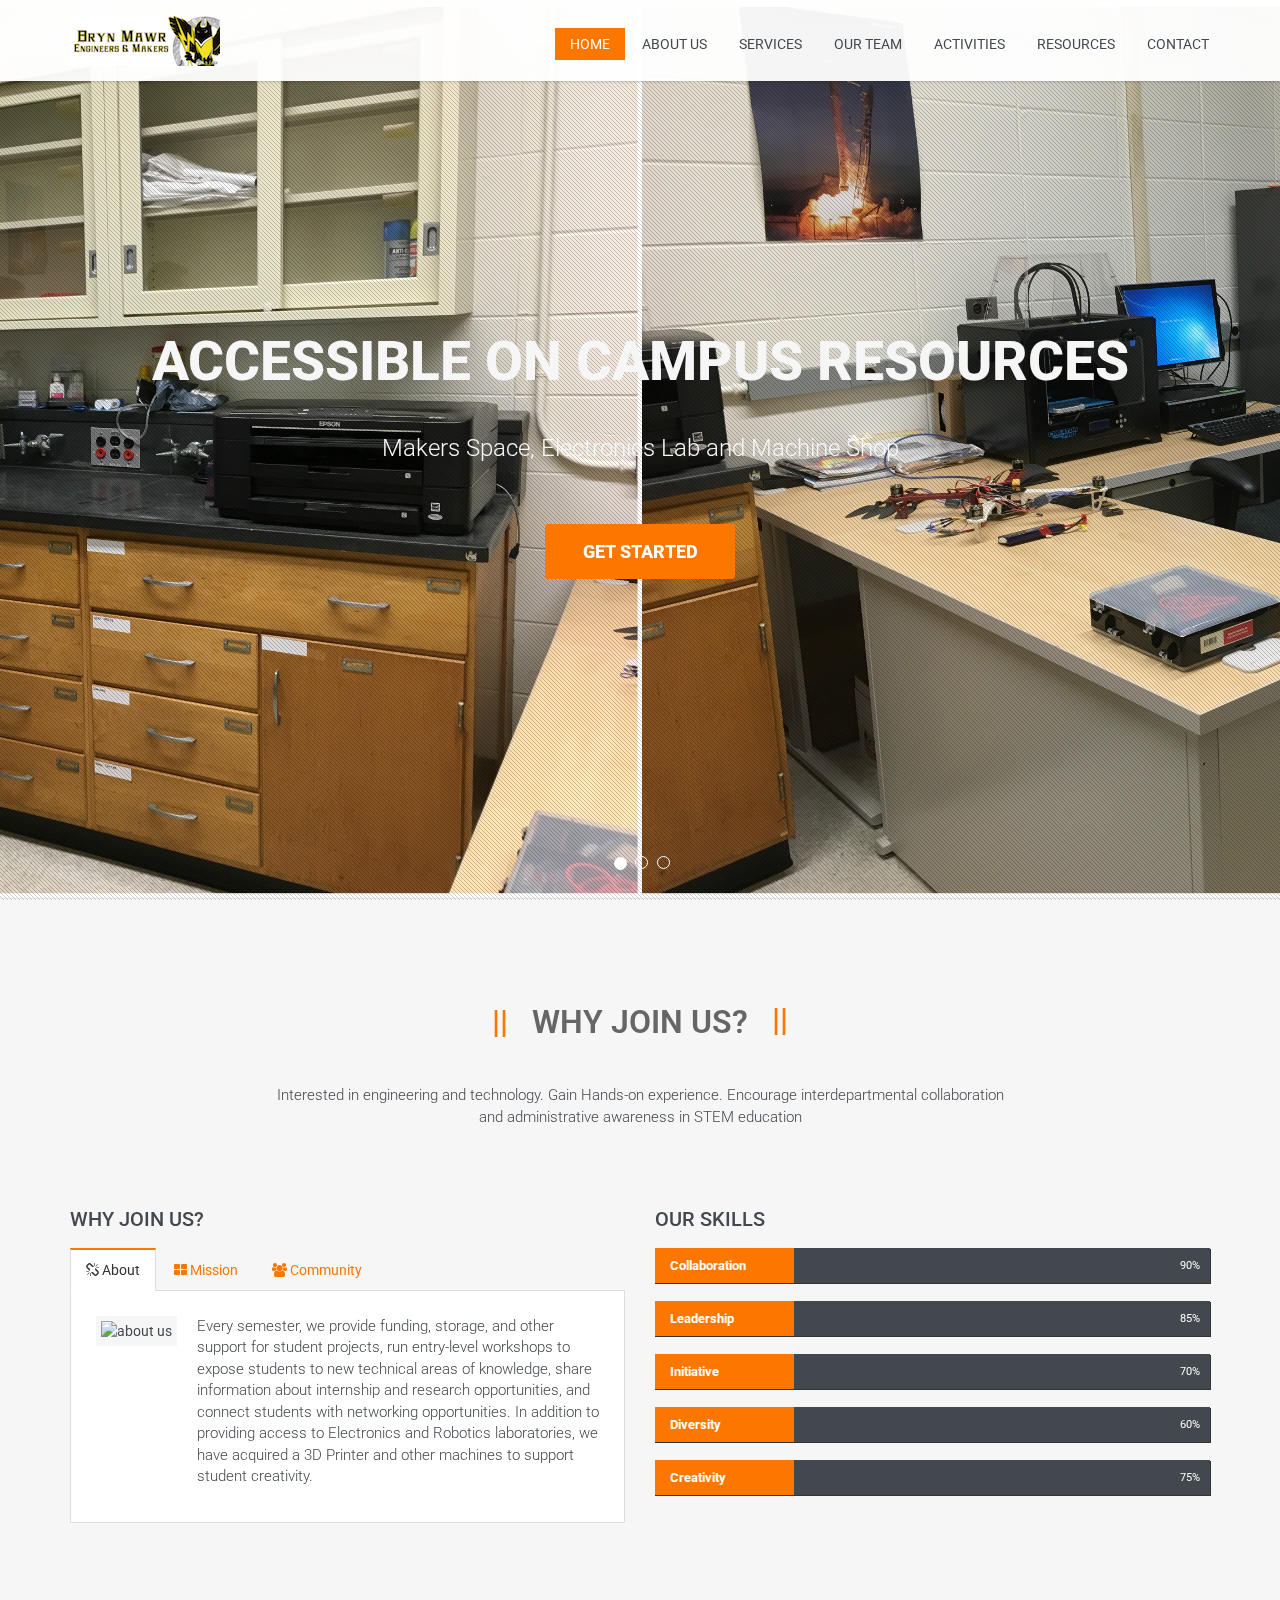
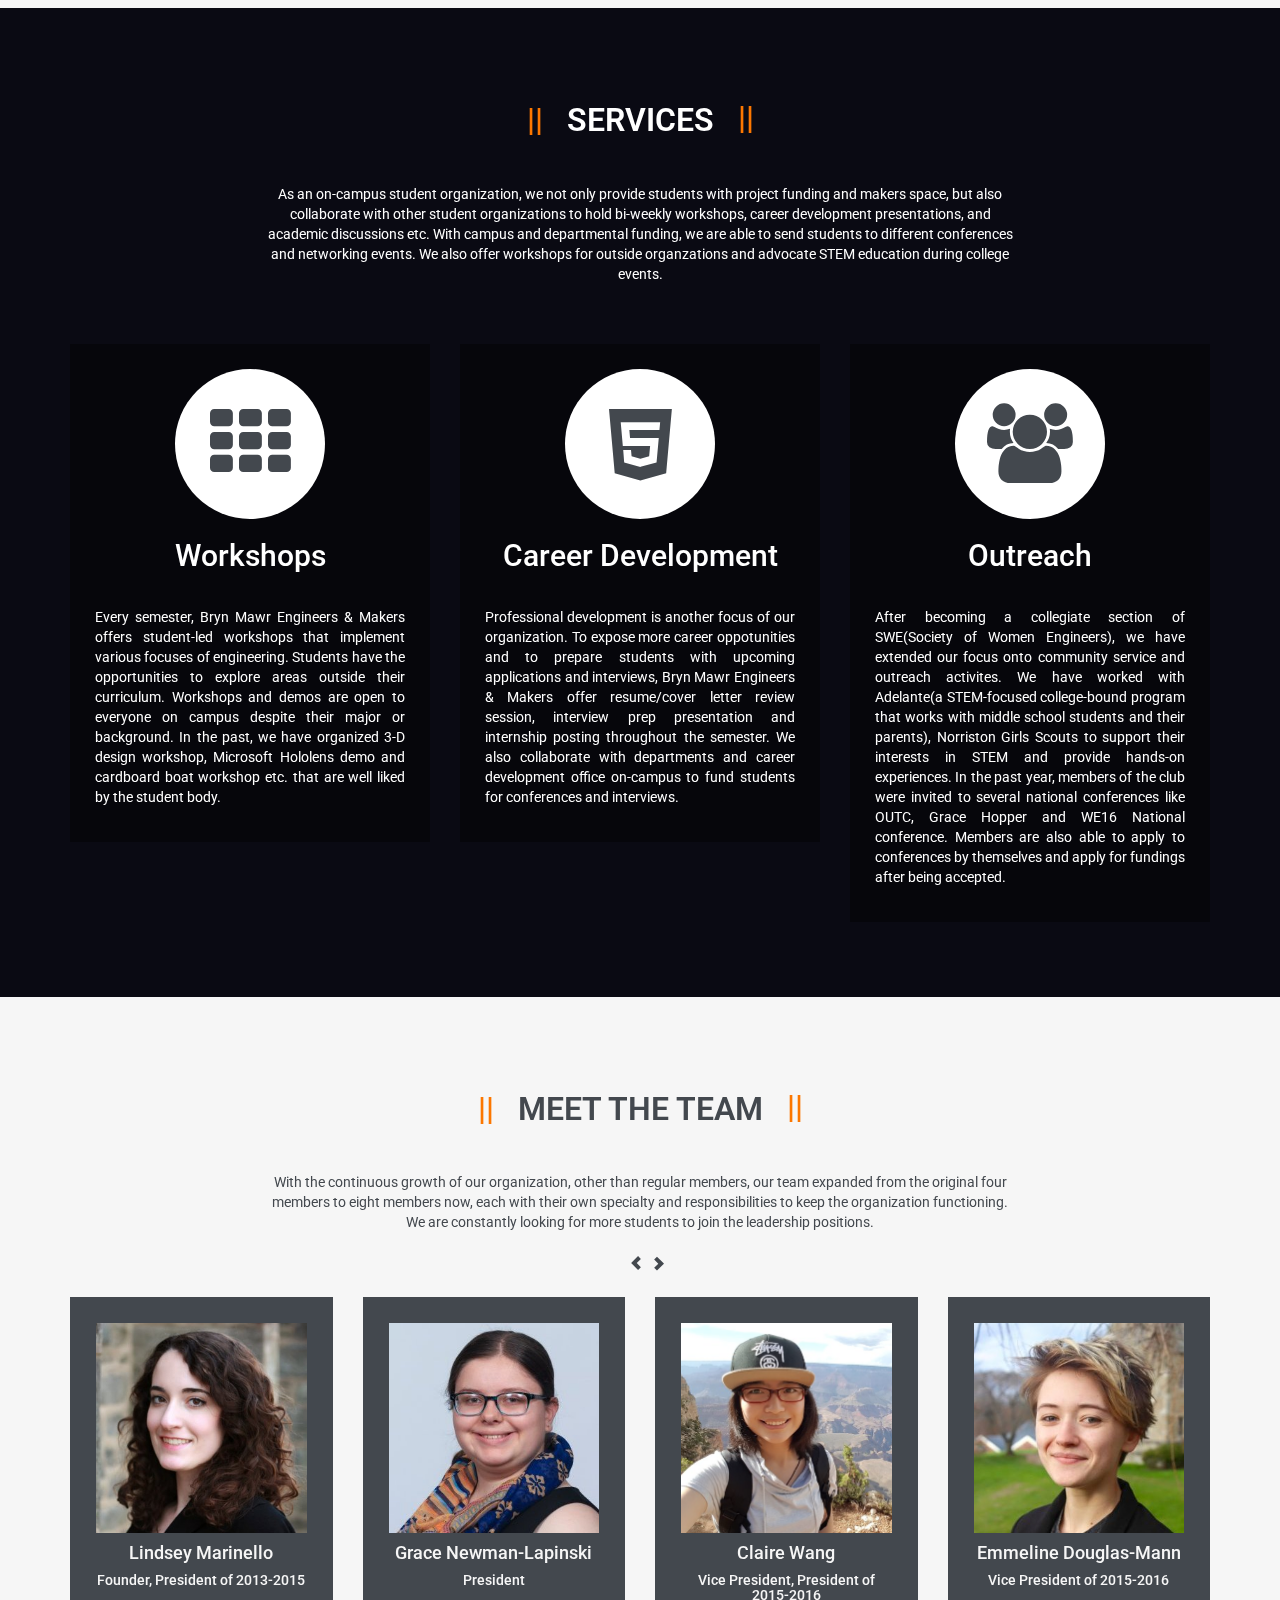
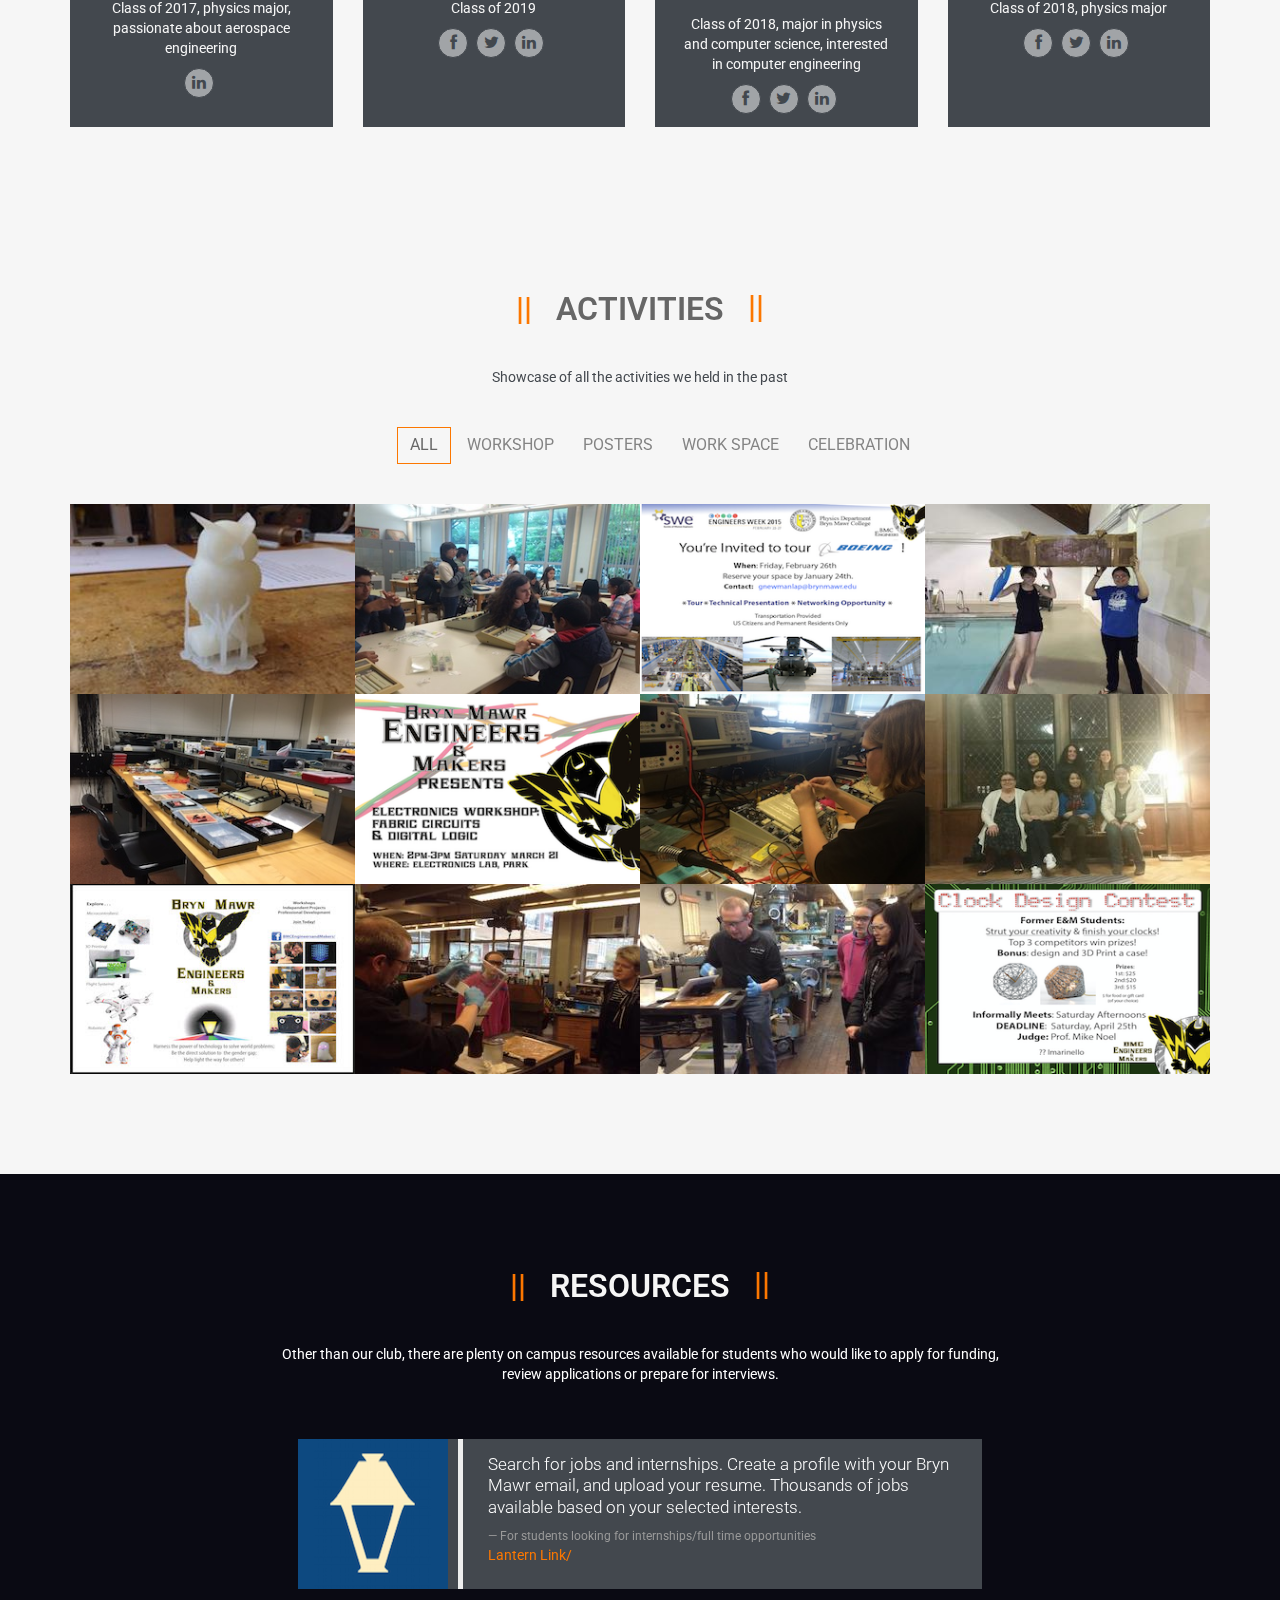
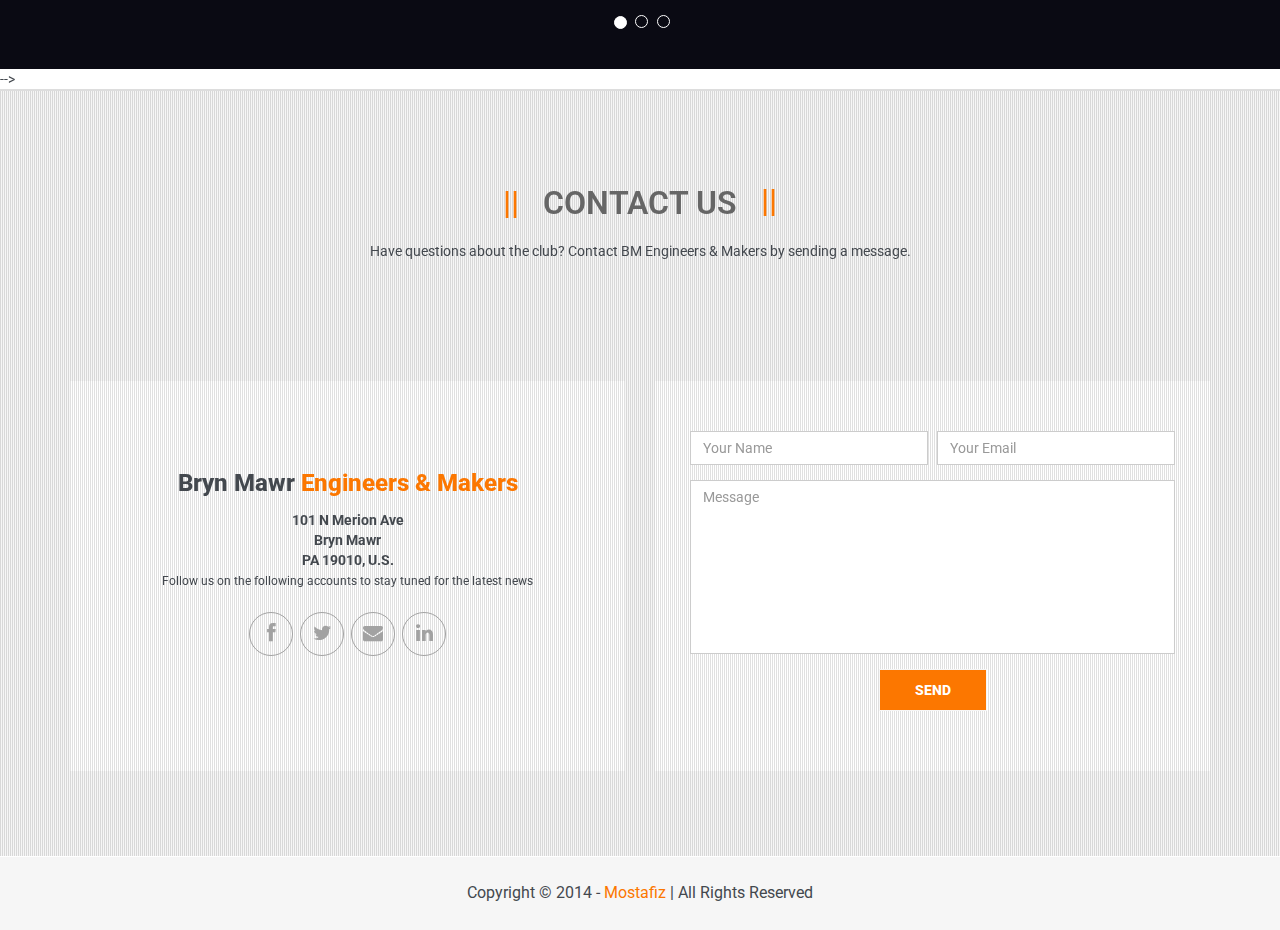
==== index.html @ 9cafdc0a "updated team linkedin" ====
<!DOCTYPE html>
<html lang="en">
<head> 
	<meta charset="utf-8"> 
	<meta name="viewport" content="width=device-width, initial-scale=1.0"> 
	<meta name="description" content="Bryn Mawr Engineer &amp; Makers Official Website">
	<meta name="keywords" content="Bryn Mawr, Engineers, Makers, Workshop, Projects, makers space, society of women engineers collegiate, professional development" /> 
	<meta name="author" content=""> 
	<title>Bryn Mawr Engineers &amp; Makers</title> 
	<link href="css/bootstrap.min.css" rel="stylesheet">
	<link href="css/prettyPhoto.css" rel="stylesheet"> 
	<link href="css/font-awesome.min.css" rel="stylesheet"> 
	<link href="css/animate.css" rel="stylesheet"> 
	<link href="css/main.css" rel="stylesheet">
	<link href="css/responsive.css" rel="stylesheet"> 
    <link href="css/website.css" rel="stylesheet">
	<!--[if lt IE 9]> <script src="js/html5shiv.js"></script> 
	<script src="js/respond.min.js"></script> <![endif]--> 
	<link rel="shortcut icon" href="images/ico/favicon.jpg"> 
	<link rel="apple-touch-icon-precomposed" sizes="144x144" href="images/ico/apple-touch-icon-144-precomposed.jpg"> 
	<link rel="apple-touch-icon-precomposed" sizes="114x114" href="images/ico/apple-touch-icon-114-precomposed.jpg"> 
	<link rel="apple-touch-icon-precomposed" sizes="72x72" href="images/ico/apple-touch-icon-72-precomposed.jpg"> 
	<link rel="apple-touch-icon-precomposed" href="images/ico/apple-touch-icon-57-precomposed.jpg">
</head><!--/head-->
<body>
	<div class="preloader">
		<div class="preloder-wrap">
			<div class="preloder-inner"> 
				<div class="ball"></div> 
				<div class="ball"></div> 
				<div class="ball"></div> 
				<div class="ball"></div> 
				<div class="ball"></div> 
				<div class="ball"></div> 
				<div class="ball"></div>
			</div>
		</div>
	</div><!--/.preloader-->
	<header id="navigation"> 
		<div class="navbar navbar-inverse navbar-fixed-top" role="banner"> 
			<div class="container"> 
				<div class="navbar-header"> 
					<button type="button" class="navbar-toggle" data-toggle="collapse" data-target=".navbar-collapse"> 
						<span class="sr-only">Toggle navigation</span> <span class="icon-bar"></span> <span class="icon-bar"></span> <span class="icon-bar"></span> 
					</button> 
					<a class="navbar-brand" href="index.html"><h1><img src="images/logocp.png" alt="logo"></h1></a> 
				</div> 
				<div class="collapse navbar-collapse"> 
					<ul class="nav navbar-nav navbar-right"> 
						<li class="scroll active"><a href="#navigation">Home</a></li> 
						<li class="scroll"><a href="#about-us">About Us</a></li> 
						<li class="scroll"><a href="#services">Services</a></li> 
						<li class="scroll"><a href="#our-team">Our Team</a></li> 
						<li class="scroll"><a href="#portfolio">Activities</a></li> 
						<li class="scroll"><a href="#clients">Resources</a></li> 
						<!--
                        <li class="scroll"><a href="#blog">Projects</a></li> 
                        -->
						<li class="scroll"><a href="#contact">Contact</a></li> 
					</ul> 
				</div> 
			</div> 
		</div><!--/navbar--> 
	</header> <!--/#navigation--> 

	<section id="home">
		<div class="home-pattern"></div>
		<div id="main-carousel" class="carousel slide" data-ride="carousel"> 
			<ol class="carousel-indicators">
				<li data-target="#main-carousel" data-slide-to="0" class="active"></li>
				<li data-target="#main-carousel" data-slide-to="1"></li>
				<li data-target="#main-carousel" data-slide-to="2"></li>
			</ol><!--/.carousel-indicators--> 
			<div class="carousel-inner">
				<div class="item active" style="background-image: url(images/slider/slide3_1.jpg)"> 
					<div class="carousel-caption"> 
						<div> 
                            <h2 class="heading animated bounceInDown">Accessible on campus resources</h2> 
							<p class="animated bounceInUp">Makers Space, Electronics Lab and Machine Shop</p> 
							<a class="btn btn-default slider-btn animated fadeIn" href="#about-us">Get Started</a> 
						</div> 
					</div> 
				</div>
				<div class="item" style="background-image: url(images/slider/slide2_1.jpg)"> 
					<div class="carousel-caption"> <div> 
						<h2 class="heading animated bounceInDown">STEM Education Opportunities</h2> 
						<p class="animated bounceInUp">Collaboration between Departments and Organizations </p> <a class="btn btn-default slider-btn animated fadeIn" href="#about-us">Get Started</a> 
					</div> 
				</div> 
			</div> 
			<div class="item" style="background-image: url(images/slider/slide1_1.jpg)"> 
				<div class="carousel-caption"> 
					<div> 
						<h2 class="heading animated bounceInRight">Professional Development</h2> 
						<p class="animated bounceInLeft">Collegiate Section of Society of Women Engineers</p> 
						<a class="btn btn-default slider-btn animated bounceInUp" href="#about-us">Get Started</a> 
					</div> 
				</div> 
			</div>
		</div><!--/.carousel-inner-->

		<a class="carousel-left member-carousel-control hidden-xs" href="#main-carousel" data-slide="prev"><i class="fa fa-angle-left"></i></a>
		<a class="carousel-right member-carousel-control hidden-xs" href="#main-carousel" data-slide="next"><i class="fa fa-angle-right"></i></a>
	</div> 

</section><!--/#home-->

<section id="about-us">
	<div class="container">
		<div class="text-center">
			<div class="col-sm-8 col-sm-offset-2">
				<h2 class="title-one">Why Join Us?</h2>
                <p>Interested in engineering and technology. Gain Hands-on experience. Encourage interdepartmental collaboration and administrative awareness in STEM education</p>
			</div>
		</div>
		<div class="about-us">
			<div class="row">
				<div class="col-sm-6">
					<h3>Why join us?</h3>
					<ul class="nav nav-tabs">
						<li class="active"><a href="#about" data-toggle="tab"><i class="fa fa-chain-broken"></i> About</a></li>
						<li><a href="#mission" data-toggle="tab"><i class="fa fa-th-large"></i> Mission</a></li>
						<li><a href="#community" data-toggle="tab"><i class="fa fa-users"></i> Community</a></li>
					</ul>
					<div class="tab-content">
						<div class="tab-pane fade in active" id="about">
							<div class="media">
								<img class="pull-left media-object" src="images/about-us/about2.png" alt="about us"> 
								<div class="media-body">
									<p>Every semester, we provide funding, storage, and other support for student projects, run entry-level workshops to expose students to new technical areas of knowledge, share information about internship and research opportunities, and connect students with networking opportunities. In addition to providing access to Electronics and Robotics laboratories, we have acquired a 3D Printer and other machines to support student creativity.</p>
								</div>
							</div>
						</div>
						<div class="tab-pane fade" id="mission">
							<div class="media">
								<img class="pull-left media-object" src="images/about-us/mission1.jpg" alt="Mission"> 
								<div class="media-body">
									<p>We believe that, in order to maximize the power of a liberal arts education, students must have the opportunity to learn how to harness technology to directly solve global and societal problems. We are working with faculty, staff, and undergraduate students to create accessible on-campus engineering and technology opportunities and resources for Bryn Mawr students.</p>
								</div>
							</div>
						</div>
						<div class="tab-pane fade" id="community">
							<div class="media">
								<img class="pull-left media-object" src="images/about-us/community1.jpg" alt="Community"> 
								<div class="media-body">
									<p>Access, collaboration, and excellence are important to us. Our meetings are open to all students, and are friendly, collaborative environments. The ideas that flow during them them continuously evolve the actions and mission of the club. Please feel free to get involved at any level you wish! There are plenty of leadership opportunities.</p>
								</div>
							</div>
						</div>
					</div>
				</div>
				<div class="col-sm-6">
					<h3>Our Skills</h3>
					<div class="skill-bar">
						<div class="skillbar clearfix " data-percent="90%">
							<div class="skillbar-title">
								<span>Collaboration</span>
							</div>
							<div class="skillbar-bar"></div>
							<div class="skill-bar-percent">90%</div>
						</div> <!-- End Skill Bar -->
						<div class="skillbar clearfix" data-percent="85%">
							<div class="skillbar-title"><span>Leadership</span></div>
							<div class="skillbar-bar"></div>
							<div class="skill-bar-percent">85%</div>
						</div> <!-- End Skill Bar -->
						<div class="skillbar clearfix " data-percent="70%">
							<div class="skillbar-title"><span>Initiative</span></div>
							<div class="skillbar-bar"></div>
							<div class="skill-bar-percent">70%</div>
						</div> <!-- End Skill Bar -->
						<div class="skillbar clearfix " data-percent="60%">
							<div class="skillbar-title"><span>Diversity</span></div>
							<div class="skillbar-bar"></div>
							<div class="skill-bar-percent">60%</div>
						</div> <!-- End Skill Bar -->
						<div class="skillbar clearfix " data-percent="75%">
							<div class="skillbar-title"><span>Creativity</span></div>
							<div class="skillbar-bar"></div>
							<div class="skill-bar-percent">75%</div>
						</div> <!-- End Skill Bar --></div>
					</div>
				</div>
			</div>
		</div>
	</section><!--/#about-us-->

	<section id="services" class="parallax-section">
		<div class="container">
			<div class="row text-center">
				<div class="col-sm-8 col-sm-offset-2">
					<h2 class="title-one">Services</h2>
					<p>As an on-campus student organization, we not only provide students with project funding and makers space, but also collaborate with other student organizations to hold bi-weekly workshops, career development presentations, and academic discussions etc. With campus and departmental funding, we are able to send students to different conferences and networking events. We also offer workshops for outside organzations and advocate STEM education during college events. </p>
				</div>
			</div>
			<div class="row">
				<div class="col-sm-12">
					<div class="our-service">
						<div class="services row">
							<div class="col-sm-4">
								<div class="single-service">
									<i class="fa fa-th"></i>
									<h2>Workshops</h2>
									<p>Every semester, Bryn Mawr Engineers &amp; Makers offers student-led workshops that implement various focuses of engineering. Students have the opportunities to explore areas outside their curriculum. Workshops and demos are open to everyone on campus despite their major or background. In the past, we have organized 3-D design workshop, Microsoft Hololens demo and cardboard boat workshop etc. that are well liked by the student body.</p>
								</div>
							</div>
							<div class="col-sm-4">
								<div class="single-service">
									<i class="fa fa-html5"></i>
									<h2>Career Development</h2>
									<p>Professional development is another focus of our organization. To expose more career oppotunities and to prepare students with upcoming applications and interviews, Bryn Mawr Engineers &amp; Makers offer resume/cover letter review session, interview prep presentation and internship posting throughout the semester. We also collaborate with departments and career development office on-campus to fund students for conferences and interviews.</p>
								</div>
							</div>
							<div class="col-sm-4">
								<div class="single-service">
									<i class="fa fa-users"></i>
									<h2>Outreach</h2>
									<p>After becoming a collegiate section of SWE(Society of Women Engineers), we have extended our focus onto community service and outreach activites. We have worked with Adelante(a STEM-focused college-bound program that works with middle school students and their parents), Norriston Girls Scouts to support their interests in STEM and provide hands-on experiences. In the past year, members of the club were invited to several national conferences like OUTC, Grace Hopper and WE16 National conference. Members are also able to apply to conferences by themselves and apply for fundings after being accepted.</p>
								</div>
							</div></div>
						</div>
					</div>
				</div>
			</div>
		</section><!--/#service-->

		<section id="our-team">
			<div class="container">
				<div class="row text-center">
					<div class="col-sm-8 col-sm-offset-2">
						<h2 class="title-one">Meet The Team</h2>
						<p>With the continuous growth of our organization, other than regular members, our team expanded from the original four members to eight members now, each with their own specialty and responsibilities to keep the organization functioning. We are constantly looking for more students to join the leadership positions. </p>
					</div>
				</div>
				<div id="team-carousel" class="carousel slide" data-interval="false">
					<a class="member-left" href="#team-carousel" data-slide="prev"><span class="glyphicon glyphicon-chevron-left"></span></a>
					<a class="member-right" href="#team-carousel" data-slide="next"><span class="glyphicon glyphicon-chevron-right"></span></a>
					<div class="carousel-inner team-members">
						<div class="row item active">
							<div class="col-sm-6 col-md-3">
								<div class="single-member">
									<img src="images/our-team/Lindsey.jpg" alt="team member" />
									<h4>Lindsey Marinello</h4>
									<h5>Founder, President of 2013-2015</h5>
									<p>Class of 2017, physics major, passionate about aerospace engineering</p>
									<div class="socials">
										<a href="https://www.linkedin.com/in/lmarinel"><i class="fa fa-linkedin"></i></a>
									</div>
								</div>
							</div>
							<div class="col-sm-6 col-md-3">
								<div class="single-member">
									<img src="images/our-team/Grace.jpg" alt="team member" />
									<h4>Grace Newman-Lapinski</h4>
									<h5>President</h5>
									<p>Class of 2019</p>
									<div class="socials">
										<a href="#"><i class="fa fa-facebook"></i></a>
										<a href="#"><i class="fa fa-twitter"></i></a>
										<a href="https://www.linkedin.com/in/grace-newman-lapinski-01796912a"><i class="fa fa-linkedin"></i></a>
									</div>
								</div>
							</div>
							<div class="col-sm-6 col-md-3">
								<div class="single-member">
									<img src="images/our-team/claire.png" alt="team member" />
									<h4>Claire Wang</h4>
									<h5>Vice President, President of 2015-2016</h5>
									<p>Class of 2018, major in physics and computer science, interested in computer engineering</p>
									<div class="socials">
										<a href="#"><i class="fa fa-facebook"></i></a>
										<a href="#"><i class="fa fa-twitter"></i></a>
										<a href="https://www.linkedin.com/in/yyclairewang"><i class="fa fa-linkedin"></i></a>
									</div>
								</div>
							</div>
							<div class="col-sm-6 col-md-3">
								<div class="single-member">
									<img src="images/our-team/Emmeline.jpg" alt="team member" />
									<h4>Emmeline Douglas-Mann</h4>
									<h5>Vice President of 2015-2016</h5>
									<p>Class of 2018, physics major</p>
									<div class="socials">
										<a href="#"><i class="fa fa-facebook"></i></a>
										<a href="#"><i class="fa fa-twitter"></i></a>
										<a href="https://www.linkedin.com/in/emmeline-douglas-mann-897914b1"><i class="fa fa-linkedin"></i></a>
									</div>
								</div>
							</div>
						</div>
						<div class="row item">
							<div class="col-sm-6 col-md-3">
								<div class="single-member">
									<img src="images/our-team/Linghan.jpg" alt="team member" />
									<h4>LingHan Mei</h4>
									<h5>Secretary</h5>
									<p>Class of 2019</p>
									<div class="socials">
										<a href="#"><i class="fa fa-facebook"></i></a>
										<a href="#"><i class="fa fa-twitter"></i></a>
										<a href="https://www.linkedin.com/in/mei-linghan52/en"><i class="fa fa-linkedin"></i></a>
									</div>
								</div>
							</div>
							<div class="col-sm-6 col-md-3">
								<div class="single-member">
									<img src="images/our-team/Hyunjung.jpg" alt="team member" />
                                    <h4>Hyunjung Kim</h4>
									<h5>Treasurer</h5>
									<p>Class of 2019</p>
									<div class="socials">
										<a href="#"><i class="fa fa-facebook"></i></a>
										<a href="#"><i class="fa fa-twitter"></i></a>
										<a href="https://www.linkedin.com/in/hyunjung-kim-48719a128"><i class="fa fa-linkedin"></i></a>
									</div>
								</div>
							</div>
							<div class="col-sm-6 col-md-3">
								<div class="single-member">
									<img src="images/our-team/cheryl.jpg" alt="team member" />
									<h4>Cheryl Liu</h4>
									<h5>Campus Outreach Coordinator</h5>
									<p>Class of 2018</p>
									<div class="socials">
										<a href="#"><i class="fa fa-facebook"></i></a>
										<a href="#"><i class="fa fa-twitter"></i></a>
										<a href="#"><i class="fa fa-linkedin"></i></a>
									</div>
								</div>
							</div>
							<div class="col-sm-6 col-md-3">
								<div class="single-member">
									<img src="images/our-team/nicole.png" alt="team member" />
									<h4>Nicole Gildea</h4>
									<h5>Community Outreach Coordinator</h5>
									<p>Class of 2018, physics major</p>
									<div class="socials">
										<a href="#"><i class="fa fa-facebook"></i></a>
										<a href="#"><i class="fa fa-twitter"></i></a>
										<a href="https://www.linkedin.com/in/nicole-gildea-a23150114"><i class="fa fa-linkedin"></i></a>
									</div>
								</div>
							</div>
						</div>
					</div>
				</div>
			</div>
		</section><!--/#Our-Team-->

		<section id="portfolio">
			<div class="container">
				<div class="row text-center">
					<div class="col-sm-8 col-sm-offset-2">
						<h2 class="title-one">Activities</h2>
						<p>Showcase of all the activities we held in the past</p>
					</div>
				</div>
				<ul class="portfolio-filter text-center">
					<li><a class="btn btn-default active" href="#" data-filter="*">All</a></li>
					<li><a class="btn btn-default" href="#" data-filter=".html">Workshop</a></li>
					<li><a class="btn btn-default" href="#" data-filter=".wordpress">Posters</a></li>
					<li><a class="btn btn-default" href="#" data-filter=".joomla">Work Space</a></li>
					<li><a class="btn btn-default" href="#" data-filter=".megento">Celebration</a></li>
				</ul><!--/#portfolio-filter-->
				<div class="portfolio-items">
					<div class="col-sm-3 col-xs-12 portfolio-item html">
						<div class="view efffect">
							<div class="portfolio-image">
								<img src="images/portfolio/1.jpg" alt=""></div> 
								<div class="mask text-center">
									<h3>3D Printing Workshop</h3>
									<h4>A 3D printed owl designed by faculty and students</h4>
									<a href="#"><i class="fa fa-link"></i></a>
									<a href="images/portfolio/b1.jpg" data-gallery="prettyPhoto"><i class="fa fa-search-plus"></i></a>
								</div>
							</div>
						</div>
						<div class="col-sm-3 col-xs-12 portfolio-item html">
							<div class="view efffect" >
								<div class="portfolio-image">
									<img src="images/portfolio/2.jpg" alt="">
								</div> 
								<div class="mask text-center">
									<h3>Adelante Workshop</h3>
									<h4>Introducing basic electronics concepts to midde schoolers</h4>
									<a href="#"><i class="fa fa-link"></i></a>
									<a href="images/portfolio/b2.jpg" data-gallery="prettyPhoto"><i class="fa fa-search-plus"></i></a>
								</div>
							</div>
						</div>
						<div class="col-sm-3 col-xs-12 portfolio-item wordpress">
							<div class="view efffect">
								<div class="portfolio-image">
									<img src="images/portfolio/3.png" alt="">
								</div> 
								<div class="mask text-center">
								<h3>Boeing Tour</h3>
								<h4>Student and department organized one day tour in Philadelphia Boeing Company</h4>
								<a href="#"><i class="fa fa-link"></i></a>
								<a href="images/portfolio/b3.png" data-gallery="prettyPhoto"><i class="fa fa-search-plus"></i></a>
							</div>
						</div>
					</div>
					<div class="col-sm-3 col-xs-12 portfolio-item html">
						<div class="view efffect">
							<div class="portfolio-image">
								<img src="images/portfolio/12.jpg" alt="">
							</div> 
							<div class="mask text-center">
								<h3>Cardboard Workshop</h3>
								<h4>Students made boat out of cardboard and raced in the pool</h4>
								<a href="#"><i class="fa fa-link"></i></a>
								<a href="images/portfolio/b12.jpg" data-gallery="prettyPhoto"><i class="fa fa-search-plus"></i></a>
							</div>
						</div>
					</div>
					<div class="col-sm-3 col-xs-12 portfolio-item joomla">
						<div class="view efffect">
							<div class="portfolio-image">
								<img src="images/portfolio/6.jpg" alt="">
							</div> <div class="mask text-center">
							<h3>Electronics Lab</h3>
							<h4>Arduino kits available for students to explore in the electronics lab</h4>
							<a href="#"><i class="fa fa-link"></i></a>
							<a href="images/portfolio/b6.jpg" data-gallery="prettyPhoto"><i class="fa fa-search-plus"></i></a>
						</div>
					</div>
				</div>
				<div class="col-sm-3 col-xs-12 portfolio-item wordpress">
					<div class="view efffect">
						<div class="portfolio-image">
							<img src="images/portfolio/5.png" alt="">
						</div> 
						<div class="mask text-center">
							<h3>Electronics Workshop</h3>
							<h4>Students apply digital logic to make fabric circuit</h4>
							<a href="#"><i class="fa fa-link"></i></a>
							<a href="images/portfolio/b5.png" data-gallery="prettyPhoto"><i class="fa fa-search-plus"></i></a>
						</div>
					</div>
				</div>
				<div class="col-sm-3 col-xs-12 portfolio-item html">
					<div class="view efffect">
						<div class="portfolio-image">
							<img src="images/portfolio/7.jpg" alt="">
						</div> 
						<div class="mask text-center">
							<h3>Electronics Workshop</h3>
							<h4>Students apply digital logic to make fabric circuit</h4>
							<a href="#"><i class="fa fa-link"></i></a>
							<a href="images/portfolio/b7.jpg" data-gallery="prettyPhoto"><i class="fa fa-search-plus"></i></a>
						</div>
					</div>
				</div>
				<div class="col-sm-3 col-xs-12 portfolio-item megento">
					<div class="view efffect">
						<div class="portfolio-image">
							<img src="images/portfolio/8.jpg" alt=""></div> 
							<div class="mask text-center">
								<h3>Semester Celebration</h3>
								<h4>Members gather to celebrate a semester of hard work</h4>
								<a href="#"><i class="fa fa-link"></i></a>
								<a href="images/portfolio/b8.jpg" data-gallery="prettyPhoto"><i class="fa fa-search-plus"></i></a>
							</div>
						</div>
					</div>
					<div class="col-sm-3 col-xs-12 portfolio-item wordpress">
						<div class="view efffect">
							<div class="portfolio-image">
								<img src="images/portfolio/9.jpg" alt="">
							</div> 
							<div class="mask text-center">
								<h3>Fall Frolic</h3>
								<h4>Once a year college wide event to attract new members</h4>
								<a href="#"><i class="fa fa-link"></i></a>
								<a href="images/portfolio/b9.jpg" data-gallery="prettyPhoto"><i class="fa fa-search-plus"></i></a>
							</div>
						</div>
					</div>
					<div class="col-sm-3 col-xs-12 portfolio-item joomla">
						<div class="view efffect">
							<div class="portfolio-image">
								<img src="images/portfolio/10.jpg" alt=""></div> 
								<div class="mask text-center">
									<h3>Machine Shop</h3>
									<h4>Faculty demonstrate how to use machines and tools</h4>
									<a href="#"><i class="fa fa-link"></i></a>
									<a href="images/portfolio/b10.jpg" data-gallery="prettyPhoto"><i class="fa fa-search-plus"></i></a>
								</div>
							</div>
						</div>
						<div class="col-sm-3 col-xs-12 portfolio-item joomla">
							<div class="view efffect">
								<div class="portfolio-image">
									<img src="images/portfolio/11.jpg" alt=""></div> 
									<div class="mask text-center">
										<h3>Machine Shop</h3>
										<h4>Faculty demonstrate how to use machines and tools</h4>
										<a href="#"><i class="fa fa-link"></i></a>
										<a href="images/portfolio/b11.jpg" data-gallery="prettyPhoto"><i class="fa fa-search-plus"></i></a>
									</div>
								</div>
							</div>
							<div class="col-sm-3 col-xs-12 portfolio-item wordpress">
								<div class="view efffect">
									<div class="portfolio-image">
										<img src="images/portfolio/4.png" alt=""></div> 
										<div class="mask text-center">
											<h3>Clock Design Contest</h3>
											<h4>For students in the physics class to compete applying digital logic</h4>
											<a href="#"><i class="fa fa-link"></i></a>
											<a href="images/portfolio/b4.png" data-gallery="prettyPhoto"><i class="fa fa-search-plus"></i></a>
										</div>
									</div>
								</div>
							</div>
						</div> 

					</section> <!--/#portfolio-->

					<section id="clients" class="parallax-section">
						<div class="container">
							<div class="clients-wrapper">
								<div class="row text-center">
									<div class="col-sm-8 col-sm-offset-2">
										<h2 class="title-one">Resources</h2>
										<p>Other than our club, there are plenty on campus resources available for students who would like to apply for funding, review applications or prepare for interviews.</p>
									</div>
								</div>
								<div id="clients-carousel" class="carousel slide" data-ride="carousel"> <!-- Indicators -->
									<ol class="carousel-indicators">
										<li data-target="#clients-carousel" data-slide-to="0" class="active"></li>
										<li data-target="#clients-carousel" data-slide-to="1"></li>
										<li data-target="#clients-carousel" data-slide-to="2"></li>
									</ol> <!-- Wrapper for slides -->
									<div class="carousel-inner">
										<div class="item active">
											<div class="single-client">
												<div class="media">
													<img class="pull-left" src="images/clients/client1_1.png" alt="">
													<div class="media-body">
														<blockquote><p>Search for jobs and internships. Create a profile with your Bryn Mawr email, and upload your resume. Thousands of jobs available based on your selected interests.</p><small>For students looking for internships/full time opportunities</small><a href="https://brynmawr-csm.symplicity.com/students/">Lantern Link/</a></blockquote>
													</div>
												</div>
											</div>
										</div>
										<div class="item">
											<div class="single-client">
												<div class="media">
													<img class="pull-left" src="images/clients/client2_2.jpg" alt="">
													<div class="media-body">
														<blockquote><p>Our services help you maximize your liberal arts education and make intentional decisions about your future.</p><small>Resume/Cover letter review, mock interview</small><a href="https://www.brynmawr.edu/lilac/career-planning">Career and Professional Development</a></blockquote>
													</div>
												</div>
											</div>
										</div>
										<div class="item">
											<div class="single-client">
												<div class="media">
													<img class="pull-left" src="images/clients/client3_3.png" alt="">
													<div class="media-body">
														<blockquote><p>Sudo Hoot is Bryn Mawr College's all-inclusive computer science community, for students who are interested in exploring different fields in CS.</p><small>Internships and full time jobs in computer science</small><a href="http://jobs.sudohoot.com/">Sudo Hoot Jobs</a></blockquote>
													</div>
												</div>
											</div>
										</div>
									</div>
								</div>
							</div>
						</div>
					</section><!--/#clients-->
                    
                    <!--
					<section id="blog"> 
						<div class="container">
							<div class="row text-center clearfix">
								<div class="col-sm-8 col-sm-offset-2">
									<h2 class="title-one">Projects</h2>
									<p class="blog-heading">Lorem ipsum dolor sit amet, consectetuer adipiscing elit, sed diam nonummy nibh euismod tincidunt ut laoreet dolore magna aliquam erat volutpat.</p>
								</div>
							</div> 
							<div class="row">
								<div class="col-sm-4">
									<div class="single-blog">
										<img src="images/blog/1.jpg" alt="" />
										<h2>Lorem ipsum dolor sit amet</h2>
										<ul class="post-meta">
											<li><i class="fa fa-pencil-square-o"></i><strong> Posted By:</strong> John</li>
											<li><i class="fa fa-clock-o"></i><strong> Posted On:</strong> Apr 15 2014</li>
										</ul>
										<div class="blog-content">
											<p>Lorem ipsum dolor sit amet, consectetuer adipiscing elit, sed diam nonummy nibh euismod tincidunt ut laoreet dolore magna aliquam erat volutpat.</p>
										</div>
										<a href="" class="btn btn-primary" data-toggle="modal" data-target="#blog-detail">Read More</a>
									</div>
									<div class="modal fade" id="blog-detail" tabindex="-1" role="dialog" aria-hidden="true">
										<div class="modal-dialog">
											<div class="modal-content">
												<div class="modal-body">
													<button type="button" class="close" data-dismiss="modal" aria-hidden="true">&times;</button>
													<img src="images/blog/3.jpg" alt="" />
													<h2>Lorem ipsum dolor sit amet</h2>
													<p>Lorem ipsum dolor sit amet, consectetuer adipiscing elit, sed diam nonummy nibh euismod tincidunt ut laoreet dolore magna aliquam erat volutpat.Lorem ipsum dolor sit amet, consectetuer adipiscing elit, sed diam nonummy nibh euismod tincidunt ut laoreet dolore magna aliquam erat volutpat.Lorem ipsum dolor sit amet, consectetuer adipiscing elit, sed diam nonummy nibh euismod tincidunt ut laoreet dolore magna aliquam erat volutpat.</p><p>Lorem ipsum dolor sit amet, consectetuer adipiscing elit, sed diam nonummy nibh euismod tincidunt ut laoreet dolore magna aliquam erat volutpat.Lorem ipsum dolor sit amet, consectetuer adipiscing elit, sed diam nonummy nibh euismod tincidunt ut laoreet dolore magna aliquam erat volutpat.Lorem ipsum dolor sit amet, consectetuer adipiscing elit, sed diam nonummy nibh euismod tincidunt ut laoreet dolore magna aliquam erat volutpat.</p>
												</div> 
											</div>
										</div>
									</div>
								</div>
								<div class="col-sm-4">
									<div class="single-blog">
										<img src="images/blog/2.jpg" alt="" />
										<h2>Lorem ipsum dolor sit amet</h2>
										<ul class="post-meta">
											<li><i class="fa fa-pencil-square-o"></i><strong> Posted By:</strong> John</li>
											<li><i class="fa fa-clock-o"></i><strong> Posted On:</strong> Apr 15 2014</li>
										</ul>
										<div class="blog-content">
											<p>Lorem ipsum dolor sit amet, consectetuer adipiscing elit, sed diam nonummy nibh euismod tincidunt ut laoreet dolore magna aliquam erat volutpat.</p>
										</div>
										<a href="" class="btn btn-primary" data-toggle="modal" data-target="#blog-two">Read More</a>
									</div>
									<div class="modal fade" id="blog-two" tabindex="-1" role="dialog" aria-hidden="true">
										<div class="modal-dialog">
											<div class="modal-content">
												<div class="modal-body">
													<button type="button" class="close" data-dismiss="modal" aria-hidden="true">&times;</button>
													<img src="images/blog/2.jpg" alt="" />
													<h2>Lorem ipsum dolor sit amet</h2>
													<p>Lorem ipsum dolor sit amet, consectetuer adipiscing elit, sed diam nonummy nibh euismod tincidunt ut laoreet dolore magna aliquam erat volutpat.Lorem ipsum dolor sit amet, consectetuer adipiscing elit, sed diam nonummy nibh euismod tincidunt ut laoreet dolore magna aliquam erat volutpat.Lorem ipsum dolor sit amet, consectetuer adipiscing elit, sed diam nonummy nibh euismod tincidunt ut laoreet dolore magna aliquam erat volutpat.</p><p>Lorem ipsum dolor sit amet, consectetuer adipiscing elit, sed diam nonummy nibh euismod tincidunt ut laoreet dolore magna aliquam erat volutpat.Lorem ipsum dolor sit amet, consectetuer adipiscing elit, sed diam nonummy nibh euismod tincidunt ut laoreet dolore magna aliquam erat volutpat.Lorem ipsum dolor sit amet, consectetuer adipiscing elit, sed diam nonummy nibh euismod tincidunt ut laoreet dolore magna aliquam erat volutpat.</p>
												</div>
											</div>
										</div>
									</div>
								</div>
								<div class="col-sm-4">
									<div class="single-blog">
										<img src="images/blog/3.jpg" alt="" />
										<h2>Lorem ipsum dolor sit amet</h2>
										<ul class="post-meta">
											<li><i class="fa fa-pencil-square-o"></i><strong> Posted By:</strong> John</li>
											<li><i class="fa fa-clock-o"></i><strong> Posted On:</strong> Apr 15 2014</li>
										</ul>
										<div class="blog-content">
											<p>Lorem ipsum dolor sit amet, consectetuer adipiscing elit, sed diam nonummy nibh euismod tincidunt ut laoreet dolore magna aliquam erat volutpat.</p>
										</div>
										<a href="" class="btn btn-primary" data-toggle="modal" data-target="#blog-three">Read More</a>
									</div>
									<div class="modal fade" id="blog-three" tabindex="-1" role="dialog" aria-hidden="true">
										<div class="modal-dialog">
											<div class="modal-content">
												<div class="modal-body">
													<button type="button" class="close" data-dismiss="modal" aria-hidden="true">&times;</button>
													<img src="images/blog/3.jpg" alt="" />
													<h2>Lorem ipsum dolor sit amet</h2>
													<p>Lorem ipsum dolor sit amet, consectetuer adipiscing elit, sed diam nonummy nibh euismod tincidunt ut laoreet dolore magna aliquam erat volutpat.Lorem ipsum dolor sit amet, consectetuer adipiscing elit, sed diam nonummy nibh euismod tincidunt ut laoreet dolore magna aliquam erat volutpat.Lorem ipsum dolor sit amet, consectetuer adipiscing elit, sed diam nonummy nibh euismod tincidunt ut laoreet dolore magna aliquam erat volutpat.</p><p>Lorem ipsum dolor sit amet, consectetuer adipiscing elit, sed diam nonummy nibh euismod tincidunt ut laoreet dolore magna aliquam erat volutpat.Lorem ipsum dolor sit amet, consectetuer adipiscing elit, sed diam nonummy nibh euismod tincidunt ut laoreet dolore magna aliquam erat volutpat.Lorem ipsum dolor sit amet, consectetuer adipiscing elit, sed diam nonummy nibh euismod tincidunt ut laoreet dolore magna aliquam erat volutpat.</p>
												</div> 
											</div>
										</div>
									</div>
								</div>
								<div class="col-sm-4">
									<div class="single-blog">
										<img src="images/blog/3.jpg" alt="" />
										<h2>Lorem ipsum dolor sit amet</h2>
										<ul class="post-meta">
											<li><i class="fa fa-pencil-square-o"></i><strong> Posted By:</strong> John</li>
											<li><i class="fa fa-clock-o"></i><strong> Posted On:</strong> Apr 15 2014</li>
										</ul>
										<div class="blog-content">
											<p>Lorem ipsum dolor sit amet, consectetuer adipiscing elit, sed diam nonummy nibh euismod tincidunt ut laoreet dolore magna aliquam erat volutpat.</p>
										</div>
										<a href="" class="btn btn-primary" data-toggle="modal" data-target="#blog-four">Read More</a></div>
										<div class="modal fade" id="blog-four" tabindex="-1" role="dialog" aria-hidden="true">
											<div class="modal-dialog">
												<div class="modal-content">
													<div class="modal-body">
														<button type="button" class="close" data-dismiss="modal" aria-hidden="true">&times;</button>
														<img src="images/blog/3.jpg" alt="" />
														<h2>Lorem ipsum dolor sit amet</h2>
														<p>Lorem ipsum dolor sit amet, consectetuer adipiscing elit, sed diam nonummy nibh euismod tincidunt ut laoreet dolore magna aliquam erat volutpat.Lorem ipsum dolor sit amet, consectetuer adipiscing elit, sed diam nonummy nibh euismod tincidunt ut laoreet dolore magna aliquam erat volutpat.Lorem ipsum dolor sit amet, consectetuer adipiscing elit, sed diam nonummy nibh euismod tincidunt ut laoreet dolore magna aliquam erat volutpat.</p><p>Lorem ipsum dolor sit amet, consectetuer adipiscing elit, sed diam nonummy nibh euismod tincidunt ut laoreet dolore magna aliquam erat volutpat.Lorem ipsum dolor sit amet, consectetuer adipiscing elit, sed diam nonummy nibh euismod tincidunt ut laoreet dolore magna aliquam erat volutpat.Lorem ipsum dolor sit amet, consectetuer adipiscing elit, sed diam nonummy nibh euismod tincidunt ut laoreet dolore magna aliquam erat volutpat.</p>
													</div> 
												</div>
											</div>
										</div>
									</div>
									<div class="col-sm-4">
										<div class="single-blog">
											<img src="images/blog/2.jpg" alt="" />
											<h2>Lorem ipsum dolor sit amet</h2>
											<ul class="post-meta">
												<li><i class="fa fa-pencil-square-o"></i><strong> Posted By:</strong> John</li>
												<li><i class="fa fa-clock-o"></i><strong> Posted On:</strong> Apr 15 2014</li>
											</ul>
											<div class="blog-content">
												<p>Lorem ipsum dolor sit amet, consectetuer adipiscing elit, sed diam nonummy nibh euismod tincidunt ut laoreet dolore magna aliquam erat volutpat.</p>
											</div>
											<a href="" class="btn btn-primary" data-toggle="modal" data-target="#blog-six">Read More</a>
										</div>
										<div class="modal fade" id="blog-six" tabindex="-1" role="dialog" aria-hidden="true">
											<div class="modal-dialog">
												<div class="modal-content">
													<div class="modal-body">
														<button type="button" class="close" data-dismiss="modal" aria-hidden="true">&times;</button>
														<img src="images/blog/2.jpg" alt="" />
														<h2>Lorem ipsum dolor sit amet</h2>
														<p>Lorem ipsum dolor sit amet, consectetuer adipiscing elit, sed diam nonummy nibh euismod tincidunt ut laoreet dolore magna aliquam erat volutpat.Lorem ipsum dolor sit amet, consectetuer adipiscing elit, sed diam nonummy nibh euismod tincidunt ut laoreet dolore magna aliquam erat volutpat.Lorem ipsum dolor sit amet, consectetuer adipiscing elit, sed diam nonummy nibh euismod tincidunt ut laoreet dolore magna aliquam erat volutpat.</p><p>Lorem ipsum dolor sit amet, consectetuer adipiscing elit, sed diam nonummy nibh euismod tincidunt ut laoreet dolore magna aliquam erat volutpat.Lorem ipsum dolor sit amet, consectetuer adipiscing elit, sed diam nonummy nibh euismod tincidunt ut laoreet dolore magna aliquam erat volutpat.Lorem ipsum dolor sit amet, consectetuer adipiscing elit, sed diam nonummy nibh euismod tincidunt ut laoreet dolore magna aliquam erat volutpat.</p>
													</div> 
												</div>
											</div>
										</div>
									</div>

									<div class="col-sm-4">
										<div class="single-blog">
											<img src="images/blog/1.jpg" alt="" />
											<h2>Lorem ipsum dolor sit amet</h2>
											<ul class="post-meta">
												<li><i class="fa fa-pencil-square-o"></i><strong> Posted By:</strong> John</li>
												<li><i class="fa fa-clock-o"></i><strong> Posted On:</strong> Apr 15 2014</li>
											</ul>
											<div class="blog-content">
												<p>Lorem ipsum dolor sit amet, consectetuer adipiscing elit, sed diam nonummy nibh euismod tincidunt ut laoreet dolore magna aliquam erat volutpat.</p>
											</div>
											<a href="" class="btn btn-primary" data-toggle="modal" data-target="#blog-seven">Read More</a>
										</div>
										<div class="modal fade" id="blog-seven" tabindex="-1" role="dialog" aria-hidden="true">
											<div class="modal-dialog">
												<div class="modal-content">
													<div class="modal-body">
														<button type="button" class="close" data-dismiss="modal" aria-hidden="true">&times;</button>
														<img src="images/blog/1.jpg" alt="" />
														<h2>Lorem ipsum dolor sit amet</h2>
														<p>Lorem ipsum dolor sit amet, consectetuer adipiscing elit, sed diam nonummy nibh euismod tincidunt ut laoreet dolore magna aliquam erat volutpat.Lorem ipsum dolor sit amet, consectetuer adipiscing elit, sed diam nonummy nibh euismod tincidunt ut laoreet dolore magna aliquam erat volutpat.Lorem ipsum dolor sit amet, consectetuer adipiscing elit, sed diam nonummy nibh euismod tincidunt ut laoreet dolore magna aliquam erat volutpat.</p><p>Lorem ipsum dolor sit amet, consectetuer adipiscing elit, sed diam nonummy nibh euismod tincidunt ut laoreet dolore magna aliquam erat volutpat.Lorem ipsum dolor sit amet, consectetuer adipiscing elit, sed diam nonummy nibh euismod tincidunt ut laoreet dolore magna aliquam erat volutpat.Lorem ipsum dolor sit amet, consectetuer adipiscing elit, sed diam nonummy nibh euismod tincidunt ut laoreet dolore magna aliquam erat volutpat.</p>
													</div> 
												</div>
											</div>
										</div>
									</div> 
								</div> 
							</div> 
						</section> <!--/#blog-->
                        -->
						<section id="contact">
							<div class="container">
								<div class="row text-center clearfix">
									<div class="col-sm-8 col-sm-offset-2">
										<div class="contact-heading">
											<h2 class="title-one">Contact Us</h2>
											<p>Have questions about the club? Contact BM Engineers &amp; Makers by sending a message.</p>
										</div>
									</div>
								</div>
							</div>
							<div class="container">
								<div class="contact-details">
									<div class="pattern"></div>
									<div class="row text-center clearfix">
										<div class="col-sm-6">
											<div class="contact-address"><address><p>Bryn Mawr <span>Engineers &amp; Makers</span></p><strong>101 N Merion Ave<br>Bryn Mawr<br>PA 19010, U.S.</strong><br><small>Follow us on the following accounts to stay tuned for the latest news</small></address>
												<div class="social-icons">
													<a href="https://www.facebook.com/groups/BMCEngineersandMakers/"><i class="fa fa-facebook"></i></a>
                                                    <a href="#"><i class="fa fa-twitter"></i></a>
													<a href="#"><i class="fa fa-envelope"></i></a>
													<a href="#"><i class="fa fa-linkedin"></i></a>
												</div>
											</div>
										</div>
										<div class="col-sm-6"> 
											<div id="contact-form-section">
												<div class="status alert alert-success" style="display: none"></div>
												<form id="contact-form" class="contact" name="contact-form" method="post" action="send-mail.php">
													<div class="form-group">
														<input type="text" name="name" class="form-control name-field" required="required" placeholder="Your Name"></div>
														<div class="form-group">
															<input type="email" name="email" class="form-control mail-field" required="required" placeholder="Your Email">
														</div> 
														<div class="form-group">
															<textarea name="message" id="message" required="required" class="form-control" rows="8" placeholder="Message"></textarea>
														</div> 
														<div class="form-group">
															<button type="submit" class="btn btn-primary">Send</button>
														</div>
													</form> 
												</div>
											</div>
										</div>
									</div>
								</div> 
							</section> <!--/#contact--> 

	<footer id="footer"> 
		<div class="container"> 
			<div class="text-center"> 
				<p>Copyright &copy; 2014 - <a href="http://mostafiz.me/">Mostafiz</a> | All Rights Reserved</p> 
			</div> 
		</div> 
	</footer> <!--/#footer--> 

	<script type="text/javascript" src="js/jquery.js"></script> 
	<script type="text/javascript" src="js/bootstrap.min.js"></script>
	<script type="text/javascript" src="js/smoothscroll.js"></script> 
	<script type="text/javascript" src="js/jquery.isotope.min.js"></script>
	<script type="text/javascript" src="js/jquery.prettyPhoto.js"></script> 
	<script type="text/javascript" src="js/jquery.parallax.js"></script> 
	<script type="text/javascript" src="js/main.js"></script> 
</body>
</html>
---- css/prettyPhoto.css ----
div.pp_default .pp_top,div.pp_default .pp_top .pp_middle,div.pp_default .pp_top .pp_left,div.pp_default .pp_top .pp_right,div.pp_default .pp_bottom,div.pp_default .pp_bottom .pp_left,div.pp_default .pp_bottom .pp_middle,div.pp_default .pp_bottom .pp_right{height:13px}
div.pp_default .pp_top .pp_left{background:url(../images/prettyPhoto/default/sprite.png) -78px -93px no-repeat}
div.pp_default .pp_top .pp_middle{background:url(../images/prettyPhoto/default/sprite_x.png) top left repeat-x}
div.pp_default .pp_top .pp_right{background:url(../images/prettyPhoto/default/sprite.png) -112px -93px no-repeat}
div.pp_default .pp_content .ppt{color:#f8f8f8}
div.pp_default .pp_content_container .pp_left{background:url(../images/prettyPhoto/default/sprite_y.png) -7px 0 repeat-y;padding-left:13px}
div.pp_default .pp_content_container .pp_right{background:url(../images/prettyPhoto/default/sprite_y.png) top right repeat-y;padding-right:13px}
div.pp_default .pp_next:hover{background:url(../images/prettyPhoto/default/sprite_next.png) center right no-repeat;cursor:pointer}
div.pp_default .pp_previous:hover{background:url(../images/prettyPhoto/default/sprite_prev.png) center left no-repeat;cursor:pointer}
div.pp_default .pp_expand{background:url(../images/prettyPhoto/default/sprite.png) 0 -29px no-repeat;cursor:pointer;width:28px;height:28px}
div.pp_default .pp_expand:hover{background:url(../images/prettyPhoto/default/sprite.png) 0 -56px no-repeat;cursor:pointer}
div.pp_default .pp_contract{background:url(../images/prettyPhoto/default/sprite.png) 0 -84px no-repeat;cursor:pointer;width:28px;height:28px}
div.pp_default .pp_contract:hover{background:url(../images/prettyPhoto/default/sprite.png) 0 -113px no-repeat;cursor:pointer}
div.pp_default .pp_close{width:30px;height:30px;background:url(../images/prettyPhoto/default/sprite.png) 2px 1px no-repeat;cursor:pointer}
div.pp_default .pp_gallery ul li a{background:url(../images/prettyPhoto/default/default_thumb.png) center center #f8f8f8;border:1px solid #aaa}
div.pp_default .pp_social{margin-top:7px}
div.pp_default .pp_gallery a.pp_arrow_previous,div.pp_default .pp_gallery a.pp_arrow_next{position:static;left:auto}
div.pp_default .pp_nav .pp_play,div.pp_default .pp_nav .pp_pause{background:url(../images/prettyPhoto/default/sprite.png) -51px 1px no-repeat;height:30px;width:30px}
div.pp_default .pp_nav .pp_pause{background-position:-51px -29px}
div.pp_default a.pp_arrow_previous,div.pp_default a.pp_arrow_next{background:url(../images/prettyPhoto/default/sprite.png) -31px -3px no-repeat;height:20px;width:20px;margin:4px 0 0}
div.pp_default a.pp_arrow_next{left:52px;background-position:-82px -3px}
div.pp_default .pp_content_container .pp_details{margin-top:5px}
div.pp_default .pp_nav{clear:none;height:30px;width:110px;position:relative}
div.pp_default .pp_nav .currentTextHolder{font-family:Georgia;font-style:italic;color:#999;font-size:11px;left:75px;line-height:25px;position:absolute;top:2px;margin:0;padding:0 0 0 10px}
div.pp_default .pp_close:hover,div.pp_default .pp_nav .pp_play:hover,div.pp_default .pp_nav .pp_pause:hover,div.pp_default .pp_arrow_next:hover,div.pp_default .pp_arrow_previous:hover{opacity:0.7}
div.pp_default .pp_description{font-size:11px;font-weight:700;line-height:14px;margin:5px 50px 5px 0}
div.pp_default .pp_bottom .pp_left{background:url(../images/prettyPhoto/default/sprite.png) -78px -127px no-repeat}
div.pp_default .pp_bottom .pp_middle{background:url(../images/prettyPhoto/default/sprite_x.png) bottom left repeat-x}
div.pp_default .pp_bottom .pp_right{background:url(../images/prettyPhoto/default/sprite.png) -112px -127px no-repeat}
div.pp_default .pp_loaderIcon{background:url(../images/prettyPhoto/default/loader.gif) center center no-repeat}
div.light_rounded .pp_top .pp_left{background:url(../images/prettyPhoto/light_rounded/sprite.png) -88px -53px no-repeat}
div.light_rounded .pp_top .pp_right{background:url(../images/prettyPhoto/light_rounded/sprite.png) -110px -53px no-repeat}
div.light_rounded .pp_next:hover{background:url(../images/prettyPhoto/light_rounded/btnNext.png) center right no-repeat;cursor:pointer}
div.light_rounded .pp_previous:hover{background:url(../images/prettyPhoto/light_rounded/btnPrevious.png) center left no-repeat;cursor:pointer}
div.light_rounded .pp_expand{background:url(../images/prettyPhoto/light_rounded/sprite.png) -31px -26px no-repeat;cursor:pointer}
div.light_rounded .pp_expand:hover{background:url(../images/prettyPhoto/light_rounded/sprite.png) -31px -47px no-repeat;cursor:pointer}
div.light_rounded .pp_contract{background:url(../images/prettyPhoto/light_rounded/sprite.png) 0 -26px no-repeat;cursor:pointer}
div.light_rounded .pp_contract:hover{background:url(../images/prettyPhoto/light_rounded/sprite.png) 0 -47px no-repeat;cursor:pointer}
div.light_rounded .pp_close{width:75px;height:22px;background:url(../images/prettyPhoto/light_rounded/sprite.png) -1px -1px no-repeat;cursor:pointer}
div.light_rounded .pp_nav .pp_play{background:url(../images/prettyPhoto/light_rounded/sprite.png) -1px -100px no-repeat;height:15px;width:14px}
div.light_rounded .pp_nav .pp_pause{background:url(../images/prettyPhoto/light_rounded/sprite.png) -24px -100px no-repeat;height:15px;width:14px}
div.light_rounded .pp_arrow_previous{background:url(../images/prettyPhoto/light_rounded/sprite.png) 0 -71px no-repeat}
div.light_rounded .pp_arrow_next{background:url(../images/prettyPhoto/light_rounded/sprite.png) -22px -71px no-repeat}
div.light_rounded .pp_bottom .pp_left{background:url(../images/prettyPhoto/light_rounded/sprite.png) -88px -80px no-repeat}
div.light_rounded .pp_bottom .pp_right{background:url(../images/prettyPhoto/light_rounded/sprite.png) -110px -80px no-repeat}
div.dark_rounded .pp_top .pp_left{background:url(../images/prettyPhoto/dark_rounded/sprite.png) -88px -53px no-repeat}
div.dark_rounded .pp_top .pp_right{background:url(../images/prettyPhoto/dark_rounded/sprite.png) -110px -53px no-repeat}
div.dark_rounded .pp_content_container .pp_left{background:url(../images/prettyPhoto/dark_rounded/contentPattern.png) top left repeat-y}
div.dark_rounded .pp_content_container .pp_right{background:url(../images/prettyPhoto/dark_rounded/contentPattern.png) top right repeat-y}
div.dark_rounded .pp_next:hover{background:url(../images/prettyPhoto/dark_rounded/btnNext.png) center right no-repeat;cursor:pointer}
div.dark_rounded .pp_previous:hover{background:url(../images/prettyPhoto/dark_rounded/btnPrevious.png) center left no-repeat;cursor:pointer}
div.dark_rounded .pp_expand{background:url(../images/prettyPhoto/dark_rounded/sprite.png) -31px -26px no-repeat;cursor:pointer}
div.dark_rounded .pp_expand:hover{background:url(../images/prettyPhoto/dark_rounded/sprite.png) -31px -47px no-repeat;cursor:pointer}
div.dark_rounded .pp_contract{background:url(../images/prettyPhoto/dark_rounded/sprite.png) 0 -26px no-repeat;cursor:pointer}
div.dark_rounded .pp_contract:hover{background:url(../images/prettyPhoto/dark_rounded/sprite.png) 0 -47px no-repeat;cursor:pointer}
div.dark_rounded .pp_close{width:75px;height:22px;background:url(../images/prettyPhoto/dark_rounded/sprite.png) -1px -1px no-repeat;cursor:pointer}
div.dark_rounded .pp_description{margin-right:85px;color:#fff}
div.dark_rounded .pp_nav .pp_play{background:url(../images/prettyPhoto/dark_rounded/sprite.png) -1px -100px no-repeat;height:15px;width:14px}
div.dark_rounded .pp_nav .pp_pause{background:url(../images/prettyPhoto/dark_rounded/sprite.png) -24px -100px no-repeat;height:15px;width:14px}
div.dark_rounded .pp_arrow_previous{background:url(../images/prettyPhoto/dark_rounded/sprite.png) 0 -71px no-repeat}
div.dark_rounded .pp_arrow_next{background:url(../images/prettyPhoto/dark_rounded/sprite.png) -22px -71px no-repeat}
div.dark_rounded .pp_bottom .pp_left{background:url(../images/prettyPhoto/dark_rounded/sprite.png) -88px -80px no-repeat}
div.dark_rounded .pp_bottom .pp_right{background:url(../images/prettyPhoto/dark_rounded/sprite.png) -110px -80px no-repeat}
div.dark_rounded .pp_loaderIcon{background:url(../images/prettyPhoto/dark_rounded/loader.gif) center center no-repeat}
div.dark_square .pp_left,div.dark_square .pp_middle,div.dark_square .pp_right,div.dark_square .pp_content{background:#000}
div.dark_square .pp_description{color:#fff;margin:0 85px 0 0}
div.dark_square .pp_loaderIcon{background:url(../images/prettyPhoto/dark_square/loader.gif) center center no-repeat}
div.dark_square .pp_expand{background:url(../images/prettyPhoto/dark_square/sprite.png) -31px -26px no-repeat;cursor:pointer}
div.dark_square .pp_expand:hover{background:url(../images/prettyPhoto/dark_square/sprite.png) -31px -47px no-repeat;cursor:pointer}
div.dark_square .pp_contract{background:url(../images/prettyPhoto/dark_square/sprite.png) 0 -26px no-repeat;cursor:pointer}
div.dark_square .pp_contract:hover{background:url(../images/prettyPhoto/dark_square/sprite.png) 0 -47px no-repeat;cursor:pointer}
div.dark_square .pp_close{width:75px;height:22px;background:url(../images/prettyPhoto/dark_square/sprite.png) -1px -1px no-repeat;cursor:pointer}
div.dark_square .pp_nav{clear:none}
div.dark_square .pp_nav .pp_play{background:url(../images/prettyPhoto/dark_square/sprite.png) -1px -100px no-repeat;height:15px;width:14px}
div.dark_square .pp_nav .pp_pause{background:url(../images/prettyPhoto/dark_square/sprite.png) -24px -100px no-repeat;height:15px;width:14px}
div.dark_square .pp_arrow_previous{background:url(../images/prettyPhoto/dark_square/sprite.png) 0 -71px no-repeat}
div.dark_square .pp_arrow_next{background:url(../images/prettyPhoto/dark_square/sprite.png) -22px -71px no-repeat}
div.dark_square .pp_next:hover{background:url(../images/prettyPhoto/dark_square/btnNext.png) center right no-repeat;cursor:pointer}
div.dark_square .pp_previous:hover{background:url(../images/prettyPhoto/dark_square/btnPrevious.png) center left no-repeat;cursor:pointer}
div.light_square .pp_expand{background:url(../images/prettyPhoto/light_square/sprite.png) -31px -26px no-repeat;cursor:pointer}
div.light_square .pp_expand:hover{background:url(../images/prettyPhoto/light_square/sprite.png) -31px -47px no-repeat;cursor:pointer}
div.light_square .pp_contract{background:url(../images/prettyPhoto/light_square/sprite.png) 0 -26px no-repeat;cursor:pointer}
div.light_square .pp_contract:hover{background:url(../images/prettyPhoto/light_square/sprite.png) 0 -47px no-repeat;cursor:pointer}
div.light_square .pp_close{width:75px;height:22px;background:url(../images/prettyPhoto/light_square/sprite.png) -1px -1px no-repeat;cursor:pointer}
div.light_square .pp_nav .pp_play{background:url(../images/prettyPhoto/light_square/sprite.png) -1px -100px no-repeat;height:15px;width:14px}
div.light_square .pp_nav .pp_pause{background:url(../images/prettyPhoto/light_square/sprite.png) -24px -100px no-repeat;height:15px;width:14px}
div.light_square .pp_arrow_previous{background:url(../images/prettyPhoto/light_square/sprite.png) 0 -71px no-repeat}
div.light_square .pp_arrow_next{background:url(../images/prettyPhoto/light_square/sprite.png) -22px -71px no-repeat}
div.light_square .pp_next:hover{background:url(../images/prettyPhoto/light_square/btnNext.png) center right no-repeat;cursor:pointer}
div.light_square .pp_previous:hover{background:url(../images/prettyPhoto/light_square/btnPrevious.png) center left no-repeat;cursor:pointer}
div.facebook .pp_top .pp_left{background:url(../images/prettyPhoto/facebook/sprite.png) -88px -53px no-repeat}
div.facebook .pp_top .pp_middle{background:url(../images/prettyPhoto/facebook/contentPatternTop.png) top left repeat-x}
div.facebook .pp_top .pp_right{background:url(../images/prettyPhoto/facebook/sprite.png) -110px -53px no-repeat}
div.facebook .pp_content_container .pp_left{background:url(../images/prettyPhoto/facebook/contentPatternLeft.png) top left repeat-y}
div.facebook .pp_content_container .pp_right{background:url(../images/prettyPhoto/facebook/contentPatternRight.png) top right repeat-y}
div.facebook .pp_expand{background:url(../images/prettyPhoto/facebook/sprite.png) -31px -26px no-repeat;cursor:pointer}
div.facebook .pp_expand:hover{background:url(../images/prettyPhoto/facebook/sprite.png) -31px -47px no-repeat;cursor:pointer}
div.facebook .pp_contract{background:url(../images/prettyPhoto/facebook/sprite.png) 0 -26px no-repeat;cursor:pointer}
div.facebook .pp_contract:hover{background:url(../images/prettyPhoto/facebook/sprite.png) 0 -47px no-repeat;cursor:pointer}
div.facebook .pp_close{width:22px;height:22px;background:url(../images/prettyPhoto/facebook/sprite.png) -1px -1px no-repeat;cursor:pointer}
div.facebook .pp_description{margin:0 37px 0 0}
div.facebook .pp_loaderIcon{background:url(../images/prettyPhoto/facebook/loader.gif) center center no-repeat}
div.facebook .pp_arrow_previous{background:url(../images/prettyPhoto/facebook/sprite.png) 0 -71px no-repeat;height:22px;margin-top:0;width:22px}
div.facebook .pp_arrow_previous.disabled{background-position:0 -96px;cursor:default}
div.facebook .pp_arrow_next{background:url(../images/prettyPhoto/facebook/sprite.png) -32px -71px no-repeat;height:22px;margin-top:0;width:22px}
div.facebook .pp_arrow_next.disabled{background-position:-32px -96px;cursor:default}
div.facebook .pp_nav{margin-top:0}
div.facebook .pp_nav p{font-size:15px;padding:0 3px 0 4px}
div.facebook .pp_nav .pp_play{background:url(../images/prettyPhoto/facebook/sprite.png) -1px -123px no-repeat;height:22px;width:22px}
div.facebook .pp_nav .pp_pause{background:url(../images/prettyPhoto/facebook/sprite.png) -32px -123px no-repeat;height:22px;width:22px}
div.facebook .pp_next:hover{background:url(../images/prettyPhoto/facebook/btnNext.png) center right no-repeat;cursor:pointer}
div.facebook .pp_previous:hover{background:url(../images/prettyPhoto/facebook/btnPrevious.png) center left no-repeat;cursor:pointer}
div.facebook .pp_bottom .pp_left{background:url(../images/prettyPhoto/facebook/sprite.png) -88px -80px no-repeat}
div.facebook .pp_bottom .pp_middle{background:url(../images/prettyPhoto/facebook/contentPatternBottom.png) top left repeat-x}
div.facebook .pp_bottom .pp_right{background:url(../images/prettyPhoto/facebook/sprite.png) -110px -80px no-repeat}
div.pp_pic_holder a:focus{outline:none}
div.pp_overlay{background:#000;display:none;left:0;position:absolute;top:0;width:100%;z-index:9500}
div.pp_pic_holder{display:none;position:absolute;width:100px;z-index:10000}
.pp_content{height:40px;min-width:40px}
* html .pp_content{width:40px}
.pp_content_container{position:relative;text-align:left;width:100%}
.pp_content_container .pp_left{padding-left:20px}
.pp_content_container .pp_right{padding-right:20px}
.pp_content_container .pp_details{float:left;margin:10px 0 2px}
.pp_description{display:none;margin:0}
.pp_social{float:left;margin:0}
.pp_social .facebook{float:left;margin-left:5px;width:55px;overflow:hidden}
.pp_social .twitter{float:left}
.pp_nav{clear:right;float:left;margin:3px 10px 0 0}
.pp_nav p{float:left;white-space:nowrap;margin:2px 4px}
.pp_nav .pp_play,.pp_nav .pp_pause{float:left;margin-right:4px;text-indent:-10000px}
a.pp_arrow_previous,a.pp_arrow_next{display:block;float:left;height:15px;margin-top:3px;overflow:hidden;text-indent:-10000px;width:14px}
.pp_hoverContainer{position:absolute;top:0;width:100%;z-index:2000}
.pp_gallery{display:none;left:50%;margin-top:-50px;position:absolute;z-index:10000}
.pp_gallery div{float:left;overflow:hidden;position:relative}
.pp_gallery ul{float:left;height:35px;position:relative;white-space:nowrap;margin:0 0 0 5px;padding:0}
.pp_gallery ul a{border:1px rgba(0,0,0,0.5) solid;display:block;float:left;height:33px;overflow:hidden}
.pp_gallery ul a img{border:0}
.pp_gallery li{display:block;float:left;margin:0 5px 0 0;padding:0}
.pp_gallery li.default a{background:url(../images/prettyPhoto/facebook/default_thumbnail.gif) 0 0 no-repeat;display:block;height:33px;width:50px}
.pp_gallery .pp_arrow_previous,.pp_gallery .pp_arrow_next{margin-top:7px!important}
a.pp_next{background:url(../images/prettyPhoto/light_rounded/btnNext.png) 10000px 10000px no-repeat;display:block;float:right;height:100%;text-indent:-10000px;width:49%}
a.pp_previous{background:url(../images/prettyPhoto/light_rounded/btnNext.png) 10000px 10000px no-repeat;display:block;float:left;height:100%;text-indent:-10000px;width:49%}
a.pp_expand,a.pp_contract{cursor:pointer;display:none;height:20px;position:absolute;right:30px;text-indent:-10000px;top:10px;width:20px;z-index:20000}
a.pp_close{position:absolute;right:0;top:0;display:block;line-height:22px;text-indent:-10000px}
.pp_loaderIcon{display:block;height:24px;left:50%;position:absolute;top:50%;width:24px;margin:-12px 0 0 -12px}
#pp_full_res{line-height:1!important}
#pp_full_res .pp_inline{text-align:left}
#pp_full_res .pp_inline p{margin:0 0 15px}
div.ppt{color:#fff;display:none;font-size:17px;z-index:9999;margin:0 0 5px 15px}
div.pp_default .pp_content,div.light_rounded .pp_content{background-color:#fff}
div.pp_default #pp_full_res .pp_inline,div.light_rounded .pp_content .ppt,div.light_rounded #pp_full_res .pp_inline,div.light_square .pp_content .ppt,div.light_square #pp_full_res .pp_inline,div.facebook .pp_content .ppt,div.facebook #pp_full_res .pp_inline{color:#000}
div.pp_default .pp_gallery ul li a:hover,div.pp_default .pp_gallery ul li.selected a,.pp_gallery ul a:hover,.pp_gallery li.selected a{border-color:#fff}
div.pp_default .pp_details,div.light_rounded .pp_details,div.dark_rounded .pp_details,div.dark_square .pp_details,div.light_square .pp_details,div.facebook .pp_details{position:relative}
div.light_rounded .pp_top .pp_middle,div.light_rounded .pp_content_container .pp_left,div.light_rounded .pp_content_container .pp_right,div.light_rounded .pp_bottom .pp_middle,div.light_square .pp_left,div.light_square .pp_middle,div.light_square .pp_right,div.light_square .pp_content,div.facebook .pp_content{background:#fff}
div.light_rounded .pp_description,div.light_square .pp_description{margin-right:85px}
div.light_rounded .pp_gallery a.pp_arrow_previous,div.light_rounded .pp_gallery a.pp_arrow_next,div.dark_rounded .pp_gallery a.pp_arrow_previous,div.dark_rounded .pp_gallery a.pp_arrow_next,div.dark_square .pp_gallery a.pp_arrow_previous,div.dark_square .pp_gallery a.pp_arrow_next,div.light_square .pp_gallery a.pp_arrow_previous,div.light_square .pp_gallery a.pp_arrow_next{margin-top:12px!important}
div.light_rounded .pp_arrow_previous.disabled,div.dark_rounded .pp_arrow_previous.disabled,div.dark_square .pp_arrow_previous.disabled,div.light_square .pp_arrow_previous.disabled{background-position:0 -87px;cursor:default}
div.light_rounded .pp_arrow_next.disabled,div.dark_rounded .pp_arrow_next.disabled,div.dark_square .pp_arrow_next.disabled,div.light_square .pp_arrow_next.disabled{background-position:-22px -87px;cursor:default}
div.light_rounded .pp_loaderIcon,div.light_square .pp_loaderIcon{background:url(../images/prettyPhoto/light_rounded/loader.gif) center center no-repeat}
div.dark_rounded .pp_top .pp_middle,div.dark_rounded .pp_content,div.dark_rounded .pp_bottom .pp_middle{background:url(../images/prettyPhoto/dark_rounded/contentPattern.png) top left repeat}
div.dark_rounded .currentTextHolder,div.dark_square .currentTextHolder{color:#c4c4c4}
div.dark_rounded #pp_full_res .pp_inline,div.dark_square #pp_full_res .pp_inline{color:#fff}
.pp_top,.pp_bottom{height:20px;position:relative}
* html .pp_top,* html .pp_bottom{padding:0 20px}
.pp_top .pp_left,.pp_bottom .pp_left{height:20px;left:0;position:absolute;width:20px}
.pp_top .pp_middle,.pp_bottom .pp_middle{height:20px;left:20px;position:absolute;right:20px}
* html .pp_top .pp_middle,* html .pp_bottom .pp_middle{left:0;position:static}
.pp_top .pp_right,.pp_bottom .pp_right{height:20px;left:auto;position:absolute;right:0;top:0;width:20px}
.pp_fade,.pp_gallery li.default a img{display:none}
---- css/main.css ----
/*+++++++++++++++++++++
=====================================
 Template Name : Himu
 Author Name : Mostafizur Rahman
 Author URI : http://mostafiz.me/
 Template URI :http://mostafiz.me/demo/himu/
 Version : 1.1
===============================
+++++++++++++++++++*/





/*
====================================
------------------------------------
	1. Typography
	2. Header
	3. Main Slider
	4. About Us
	5. Service
	6. Our Team
	7. Portfolio
	8. Clients
	9. Our Blog
	10. Contact
	11. Footer
	12. Carousel Effect
	13. Isotope
	14. Portfolio Hover effect
-------------------------------------
=====================================
*/


/*====================
======Typography=====
======================*/
@import url(http://fonts.googleapis.com/css?family=Roboto:400,100,100italic,300,300italic,400italic,500,500italic,700,700italic,900,900italic);

body {
	font-family: 'Roboto', sans-serif;
	position: relative;
	font-weight:400;
	background: #fff;
	color:#43484E
}

body  section{
	padding: 75px 0;
}

a:hover {
	outline: none;
	text-decoration:none;
}

a:focus {
	outline:none;
	outline-offset: 0;
}

a {
	-webkit-transition: 300ms;
	-moz-transition: 300ms;
	-o-transition: 300ms;
	transition: 300ms;
	color:#fc7700;
}

h1, h2, h3, h4, h5, h6 {
	font-family: 'Roboto', sans-serif;
}

.slider-btn {
	background-color:#fc7700;
	color: #FFF;
	-webkit-box-shadow: inset 0 0 0 2px #fc7700;
	box-shadow: inset 0 0 0 2px #fc7700;
	text-transform: uppercase;
	width: 190px;
	text-align: center;
	height: 55px;
	line-height:55px;
	padding: 0;
	font-size: 18px;
	font-weight:800;
	border: 0;
	-webkit-transition: all 0.3s ease 0s;
	-moz-transition: all 0.3s ease 0s;
	-o-transition: all 0.3s ease 0s;
	-ms-transition: all 0.3s ease 0s;
	transition: all 0.3s ease 0s;
}

.slider-btn:hover {
	background-color:#43484E;
	-webkit-box-shadow: inset 0 0 0 2px #43484E;
	box-shadow: inset 0 0 0 2px #43484E;
	color:#fff
}


.parallax-section{
	min-height: 300px;
	width: 100%;
	background-position: 50% 0;
	background-repeat: no-repeat;
	background-attachment: fixed;
	background-size: cover;
}


.preloader{
	position: fixed;
	top: 0;
	left: 0;
	height: 100%;
	width: 100%;
	display: table;
	background: #fff;
	z-index: 9999;
}

.preloder-wrap{
	display: table-cell;
	vertical-align: middle;
}

.preloder-inner {
	width: 200px;
	height: 100px;
	margin: 0 auto;
}

.ball {
	width: 10px;
	height: 10px;
	margin: 10px auto;
	border-radius: 50px;
}
  
.ball:nth-child(1) {
	background: #ff005d;
	-webkit-animation: right 1s infinite ease-in-out;
	-moz-animation: right 1s infinite ease-in-out;
	animation: right 1s infinite ease-in-out;    
}

.ball:nth-child(2) {
	background: #35ff99;
	-webkit-animation: left 1.1s infinite ease-in-out;
	-moz-animation: left 1.1s infinite ease-in-out;
	animation: left 1.1s infinite ease-in-out;
}

.ball:nth-child(3) {
	background: #008597;
	-webkit-animation: right 1.05s infinite ease-in-out;
	-moz-animation: right 1.05s infinite ease-in-out;
	animation: right 1.05s infinite ease-in-out;
}

.ball:nth-child(4) {
	background: #ffcc00;
	-webkit-animation: left 1.15s infinite ease-in-out;
	-moz-animation: left 1.15s infinite ease-in-out;
	animation: left 1.15s infinite ease-in-out;
 }

.ball:nth-child(5) {
	background: #2d3443;  
	-webkit-animation: right 1.1s infinite ease-in-out;
	-moz-animation: right 1.1s infinite ease-in-out;
	animation: right 1.1s infinite ease-in-out;
}

.ball:nth-child(6) {
	background: #ff7c35;  
	-webkit-animation: left 1.05s infinite ease-in-out;
	-moz-animation: left 1.05s infinite ease-in-out;
	animation: left 1.05s infinite ease-in-out;
}

.ball:nth-child(7) {
	background: #4d407c;  
	-webkit-animation: right 1s infinite ease-in-out;
	-moz-animation: right 1s infinite ease-in-out;
	animation: right 1s infinite ease-in-out;
}


@-webkit-keyframes right {
	0%   { -webkit-transform: translate(-15px);   }
	50%  { -webkit-transform: translate(15px);    }
	100% { -webkit-transform: translate(-15px);   }
}

@-webkit-keyframes left {
	0%   { -webkit-transform: translate(15px);    }
	50%  { -webkit-transform: translate(-15px);   }
	100% { -webkit-transform: translate(15px);    }
}

@-moz-keyframes right {
	0%   { -moz-transform: translate(-15px);   }
	50%  { -moz-transform: translate(15px);    }
	100% { -moz-transform: translate(-15px);   }
}

@-moz-keyframes left {
	0%   { -moz-transform: translate(15px);    }
	50%  { -moz-transform: translate(-15px);   }
	100% { -moz-transform: translate(15px);    }
}

@keyframes right {
	0%   { transform: translate(-15px);  }
	50%  { transform: translate(15px);   }
	100% { transform: translate(-15px);  }
}

@keyframes left {
	0%   { transform: translate(15px);   }
	50%  { transform: translate(-15px);  }
	100% { transform: translate(15px);   }
}


.vertical-middle{
	width: 100%;
	height: 100%;
	display: table;
}

.vertical-middle div{
	display: table-cell;
	vertical-align: middle;
}

/*====================
======Header CSS=====
======================*/

#navigation .navbar {
  background:rgba(255, 255, 255, 0.952941);
  border-radius: 0;
  border-bottom: 0;
  box-shadow: rgba(0, 0, 0, 0.298039) 0px 0px 3px;
  padding-bottom: 0px;
}

#navigation .navbar-toggle{
  margin-top: 20px;
  background-color: #333;
}

#navigation .navbar-brand h1{
  padding: 0;
  margin: 0;
}

#navigation .navbar-nav.navbar-right li {
	padding: 0 1px;
}

#navigation .navbar-nav.navbar-right {
	margin-top:28px
}

#navigation .navbar-nav.navbar-right li a {
	color: #43484E;
	font-family: 'Roboto',sans-serif;
	font-size: 14px;
	padding: 0;
	text-transform: uppercase;
	-webkit-transition: all .9s ease 0s;
	-moz-transition: all .9s ease 0s;
	-o-transition: all .9s ease 0s;
	transition: all .9s ease 0s;
	padding: 6px 15px;
}

#navigation .navbar-inverse .navbar-nav  .active  a,  
#navigation .navbar-inverse .navbar-nav  .active  a:focus, 
#navigation .navbar-nav.navbar-right li a:hover {
	color: #fff;
	background-color: #fc7700;
}


/*======================
====Main Slider CSS=====
=======================*/
.home-pattern {
	height:100%;
	position:absolute;
	width:100%;
	z-index:1;
	left:0;
	bottom:0;
	background-image:url(../images/home-pattern.png);
	background-repeat:repeat;
	opacity:0.2;
}

#home{
  padding: 0;
  overflow: hidden;
  position:relative
}

#main-carousel .carousel-inner .item {
	background-size:cover;
	height: 100%;
	background-position: 50% 50%;
	background-repeat:no-repeat;
}

#main-carousel .carousel-indicators { 
	bottom:15px
}

#main-carousel .carousel-indicators li{
	background: rgba(0, 0, 0, 0);
	border: 1px solid #fff;
	width: 13px;
	height: 13px;
	margin-left: 5px;
	text-indent: -9999px;
	display: inline-block;
}

.carousel-indicators .active{
	background-color: #fff !important;
	
}

.slider-content {
	height: 100%;
}

#main-carousel .carousel-caption {
	display: table;
	height: 100%;
	width: 100%;
	min-height: 100%;
	left: 0;
	top: 0;
	z-index: 11;
}

#main-carousel .carousel-caption > div{
    vertical-align: middle;
    display: table-cell;
}

#main-carousel .carousel-inner h2 {
	color: #f6f6f6;
	display: inline-block;
	font-family: roboto;
	font-size: 55px;
	font-weight: 800;
	margin-bottom: 40px;
	text-shadow: none;
	text-transform: uppercase;
}

#main-carousel .carousel-inner h2 span{
  color:#7ab700;
}

#main-carousel .carousel-inner p {
	color: #f6f6f6;
	font-family: roboto;
	font-size: 24px;
	font-weight: 300;
	margin-bottom: 59px;
	margin-top: 0;
	text-shadow:none;
}

#main-carousel .carousel-left{
	left:-50px;
}

#main-carousel .carousel-right{
	right:-50px;
}

#main-carousel:hover .carousel-left{
	left:0px;
	-webkit-transition: 300ms;
	-moz-transition: 300ms;
	-o-transition: 300ms;
	transition: 300ms;
}

#main-carousel:hover .carousel-right{
	right:0px;
	-webkit-transition: 300ms;
	-moz-transition: 300ms;
	-o-transition: 300ms;
	transition: 300ms;
}

#main-carousel .carousel-left,
#main-carousel .carousel-right{
	padding: 15px;
	z-index: 12;
	font-size: 60px;
	color: rgba(255, 255, 255, 0.52);
	top: 50%;
	position: absolute;
	margin-top: -60px;
	text-align: center;
	-webkit-transition: 300ms;
	-moz-transition: 300ms;
	-o-transition: 300ms;
	transition: 300ms;
}

.carousel-right {
  right:65px
}

.carousel-left {
  left:65px
}

#main-carousel .carousel-left:hover,
#main-carousel .carousel-right:hover{
	color: #F6F6F6;
}



/*=======================
====== About Us CSS =====
=========================*/


#about-us {
	background:#F6F6F6;
	overflow: hidden;
	padding: 85px 0;
}

#about-us h2 {
	margin-bottom:35px
}

.title-one {
	color: #666666;
	display: inline-block;
	font-size: 32px;
	font-weight: 600;
	padding-bottom:10px;
	text-align: center;
	text-transform: uppercase;
	position:relative
}

.title-one:after {
	color: #fc7700;
	content: "||";
	position: absolute;
	right: -40px;
	top: -2px;
}

.title-one:before {
	color: #fc7700;
	content: "||";
	left: -40px;
	position: absolute;
	top: 0;
}


#about-us h4 {
	color: #909090;
	margin-bottom: 50px;
	margin-top: -5px;
	text-transform: capitalize;
}

#about-us p {
	font-weight:300;
	font-size:15px
}

.about-us .col-sm-6 {
	margin-top:50px
}

.about-us h3 {
	font-size: 20px;
	margin-bottom: 18px;
	text-transform: uppercase;
}

.about-us .tab-content {
	background:#FFFFFF;
	border-bottom: 1px solid #DDDDDD;
	border-left: 1px solid #DDDDDD;
	border-right: 1px solid #DDDDDD;
	padding: 25px;
}

.about-us .nav-tabs li a {
	border-top:2px solid #f6f6f6;
	color:#fc7700
}

.about-us .nav-tabs li.active a, 
.about-us .nav-tabs li.active a:hover, 
.about-us .nav-tabs li.active a:focus {
	border-radius: 0;
	border-top: 2px solid #fc7700;
	color: #333333;
}

.about-us .tab-content 
.pull-left.media-object {
	background-color: #F6F6F6;
	margin-right: 20px;
	padding: 5px;
}

.skillbar {
	position:relative;
	display:block;
	margin-bottom:18px;
	box-shadow:1px 1px 0 0 #333333;
	width:100%;
	background:#43484E;
	height:35px;
	-webkit-transition:0.4s linear;
	-moz-transition:0.4s linear;
	-ms-transition:0.4s linear;
	-o-transition:0.4s linear;
	transition:0.4s linear;
	-webkit-transition-property:width, background-color;
	-moz-transition-property:width, background-color;
	-ms-transition-property:width, background-color;
	-o-transition-property:width, background-color;
	transition-property:width, background-color;
}

.skillbar-title {
	position:absolute;
	top:0;
	left:0;
	width:25%;
	font-weight:bold;
	font-size:13px;
	color:#fff;
	background-color:#fc7700;
}

.skillbar-title span {
	float: none;
	margin-bottom: 0;
	margin-right: 0;
	margin-top: 0;
	text-align: left;
	display:block;
	background-color:#fc7700;
	padding:0 15px;
	height:35px;
	line-height:35px;
}


.skillbar-bar {
	height:35px;
	width:0px;
	background-color:#fc7700;
	box-shadow:0 1px 0 0 #333333;
}

.skill-bar-percent {
	position:absolute;
	right:10px;
	top:0;
	font-size:11px;
	height:35px;
	line-height:35px;
	color:#ffffff;
}




/*====================
======Service CSS=====
======================*/

#services {
  background-image: url("../images/services/service-bg.jpg");
  color:#fff;
  text-align:center;
  background-color:	#0A0A13;
}

.services {
	display:block;
	overflow:hidden;
	margin-top:50px
}

#services h2{
  color: #fff;
  border-color: #fff;
  margin-bottom:35px
}

.single-service {
	background-color: rgba(0, 0, 0, 0.39);
	padding:25px;
	transition: all 0.9s ease 0s;
	-moz-transition: all 0.9s ease 0s;
	-webkit-transition: all 0.9s ease 0s;
	-o-transition: all 0.9s ease 0s;
}

.single-service p {
	text-align:justify;
}

.single-service i {
	text-align:center;
	font-size:80px;
	background-color: #fff;
	border-radius: 50%;
	display: inline-block;
	height: 150px;
	line-height: 150px;
	width: 150px;
	color:#43484E;
	transition: all 0.9s ease 0s;
	-moz-transition: all 0.9s ease 0s;
	-webkit-transition: all 0.9s ease 0s;
	-o-transition: all 0.9s ease 0s;
}

.single-service:hover {
	background-color: #fc7700;
}

.single-service:hover i {
	color:#fc7700;
	-moz-transform: scale(1.1) rotate(360deg);
	-webkit-transform: scale(1.1) rotate(360deg);
	-o-transform: scale(1.1) rotate(360deg);
	-ms-transform: scale(1.1) rotate(360deg);
	transform: scale(1.1) rotate(360deg);
}


/*=====================
======Our Team CSS=====
=======================*/

#team-carousel {
	position:relative
}

#our-team {
	background-color:#f6f6f6;
	color:#43484E;
}

#our-team h2 {
	color:#43484E;
	margin-bottom:35px;
}

#our-team .team-members {
	padding:0;
	margin-top:55px;
	display:block;
	overflow:hidden
}

.single-member {
	height:430px;
	background-color:#43484E;
	border: 1px solid #43484E;
	color: #f6f6f6;
	padding: 25px;
	text-align:center;
	overflow:hidden;
}

.single-member img {
	width:100%
}

.single-member h4, 
.single-member h5 {
	text-align:center
}

#our-team .socials i {
	background-color:#fff;
	border-radius: 50%;
	color: #43484E;
	display: inline-block;
	font-size:16px;
	height: 30px;
	line-height:28px;
	margin-right: 5px;
	text-align: center;
	width: 30px;
	border-width:1px;
	border-color:#43484E;
	border-style: solid;
	opacity:.5;
	 -webkit-transition: all 0.5s ease-in-out;
	-moz-transition: all 0.5s ease-in-out;
	-o-transition: all 0.5s ease-in-out;
	transition: all 0.5s ease-in-out;  
}

#our-team .socials a i:hover {
	opacity:1;
	color:#fff;
	border:0
}

#our-team .socials a .fa-facebook:hover {
	background: #3B5997;	
}

#our-team .socials a .fa-twitter:hover {
  background:#29C5F6
}

#our-team .socials a .fa-pinterest:hover {
  background:#C61118
}

#our-team .socials a .fa-dribbble:hover {
  background:#FF5C93
}

#our-team .socials a .fa-linkedin:hover {
  background:#006DC0
}

#our-team .socials a .fa-google-plus:hover {
  background:#D13D2F
}

#our-team .socials a .fa-flickr:hover {
  background:#7A797B
}

.member-left, .member-right {
	position:absolute;
	top:-43px;
	color:#43484E
}


.member-left {
	left:49%;
}

.member-right {
	left:51%
}


/*======================
======Portfolio CSS=====
========================*/

#portfolio {
  padding-top:70px;
  padding-bottom: 100px;
  background:#F6F6F6
}

#portfolio p, 
#portfolio h2 {
	margin-bottom:30px;
}

#portfolio 
.portfolio-filter {
  margin-bottom:40px;
  margin-top:10px;
}

#portfolio 
.portfolio-filter li {
  display: inline-block;
}

#portfolio 
.portfolio-filter li a:hover, 
#portfolio 
.portfolio-filter li a:focus,
#portfolio 
.portfolio-filter li a:active , 
#portfolio 
.portfolio-filter li .active{
	border: 1px solid #fc7700;
	color: #686868;
	box-shadow: none;
	-webkit-box-shadow: none;
	opacity: 1;
}

#portfolio 
.portfolio-filter li a {
	color: #686868;
	font-size: 16px;
	text-transform: uppercase;
	border: none;
	background: rgba(67, 72, 78, 0);
	opacity: .8;
	border: 1px solid rgba(252, 119, 0, 0);
	border-radius: inherit;
}

.portfolio-items > div{
  padding:0;
}

.portfolio-items img{
  width:100%;
}

.view {  
  cursor: default;
  height: 100%;
  overflow: hidden;
  position: relative;
  text-align: center;
  width:100%;
}

.efffect h4 {  
	opacity: 0;
	transform: scale(0);
	transition: all 0.5s linear 0s;
}

.efffect h3 {
	opacity: 0;
	transform: scale(0);
	-webkit-transition: all 0.5s linear 0s;
	-moz-transition: all 0.5s linear 0s;
	-ms-transition: all 0.5s linear 0s;
	-o-transition: all 0.5s linear 0s;
	transition: all 0.5s linear 0s;
}

.efffect img {
	transform: scaleY(1);
	-moz-transform: scaleY(1);
	-webkit-transform: scaleY(1);
	-o-transform: scaleY(1);
	-ms-transform: scaleY(1);  
	transition: all 0.7s ease-in-out 0s;
	-moz-transition: all 0.7s ease-in-out 0s;
	-webkit-transition: all 0.7s ease-in-out 0s;
	-o-transition: all 0.7s ease-in-out 0s;
}

.view img {
	display: block;
	position: relative;
}

.efffect .mask {
	background-color: #F6F6F6;
    border:4px solid #333333;
	-webkit-transition: all 0.5s linear 0s;
	-moz-transition: all 0.5s linear 0s;
	-ms-transition: all 0.5s linear 0s;
	-o-transition: all 0.5s linear 0s;
	transition: all 0.5s linear 0s;
	opacity: 0
}

.view .mask, .view .content {
	height:100%;
	left: 0;
	overflow: hidden;
	position: absolute;
	top: 0;
	width:100%;
}

.mask h3 {
	color: #43484E;
	font-family: cabin;
	font-size: 22px;
	font-weight: 700;
	margin-top: 30px;
	text-transform: uppercase;
	transition: height 500ms ease 0s;
}

.mask h4 {
	color:#000;
	font-family: roboto;
	font-size: 14px;
	font-weight: 200;
	padding: 0 35px 5px;
}

.mask i {
	border: 2px solid #333;
	border-radius: 50%;
	color: #333;
	font-size: 17px;
	margin-left: 8px;
	padding: 8px;
}

.mask i:hover{
	background-color:#fc7700;
	color:#fff;  
}



/*====================
======Clients CSS=====
======================*/

#clients{
	background-image: url("../images/clients/client-bg.jpg");
	background-color:#0A0A13;
}

#clients h2 {
	margin-bottom:30px;
	color:#f6f6f6
}

#clients p {
	color:#fff
}

#clients-carousel  {
	margin-top:45px;
	text-align:center;
}

#clients-carousel 
.carousel-inner {
	display:inline-block;
	width:60%
}

.carousel-inner blockquote {
  border-left: 0 none;
  margin:15px;
  padding:0;
  text-align: left;
}

.carousel-inner blockquote p {
	font-size:17px;
	
}

#clients-carousel 
.carousel-inner img {
	border-right:5px solid#eee;
	padding-right:10px
}

#clients-carousel 
.carousel-indicators {
	top: 100%;
	left: 50%;
	margin: 0 0 0 -50px;
	position: absolute;
	width: 100px;
}

#clients-carousel .item {
	background:#43484E
}

#clients-carousel 
.carousel-indicators li{
	background: rgba(0, 0, 0, 0);
	border: 1px solid #fff;
	width: 13px;
	height: 13px;
	margin-left: 5px;
	text-indent: -9999px;
	display: inline-block;
}

#clients-carousel 
.carousel-indicators {
  margin-top: 20px;
}

.clients{
  text-align: center;
}

.clients h2 {
	color: #FFFFFF;
	font-family: 'Roboto',sans-serif;
	font-size: 30px;
	font-weight: 500;
	line-height: 40px;
	text-transform: uppercase;
	margin-top: 0;
}

.clients p {
	color: #FFFFFF;
	font-family: 'Roboto',sans-serif;
	font-size: 14px;
	font-weight: 300;
	letter-spacing: 3px;
	text-transform: uppercase;
}

.clients p span{
	color:#fc7700;
}



/*=====================
======Our Blog CSS=====
======================*/

#blog {
	padding-bottom:75px;
	padding-top:75px
}

.blog-heading {
	margin-bottom: 35px;
	margin-top: 15px;
}

.single-blog {
	margin-bottom: 30px;
	background-color:#F7F7F7;
	padding:25px;
	transition: all 1s ease 0s;
	-moz-transition: all 1s ease 0s;
	-webkit-transition: all 1s ease 0s;
	-o-transition: all 1s ease 0s;
	-webkit-box-shadow: 0 2px 0 0 #ddd;
	box-shadow: 0 2px 0 0 #ddd;
}

.single-blog:hover {
	background-color:#43484E;
	color:#fff
}

.single-blog:hover.single-blog h2 {
	color:#fff
}

.single-blog:hover.single-blog .btn-primary {
	background-color:#fc7700;
	color:#fff;
	border-color:#fff;
	transition: all 0.9s ease 0s;
	-moz-transition: all 0.9s ease 0s;
	-webkit-transition: all 0.9s ease 0s;
	-o-transition: all 0.9s ease 0s;
}

.single-blog img{
	width:100%;
	margin-bottom:20px
}

.single-blog h2 {
	color:#43484E;
	font-size:24px;
}

.single-blog h2{
	margin:0;
	margin-bottom:15px;
}

.single-blog ul {
	padding:0;
	overflow:hidden;
}

.single-blog ul li {
	border-right: 2px solid #999999;
	float: left;
	line-height: 10px;
	list-style: none;
	margin-right: 10px;
	padding-right: 10px;
	font-size: 12px;
	color:#999;
}

.single-blog ul li:last-child {
	border:none;
}

.blog-content {
	margin-bottom: 25px;
	margin-top: 0;
}

.single-blog .btn-primary {
	text-transform: uppercase;
	border: 1px solid #fc7700;
	color: #686868;
	background-color: rgba(255, 255, 255, 0);
	border-color: #fc7700;
}

.single-blog:hover.single-blog .btn-primary:hover{
	background-color:#fc7700;
	color:#fff;
}

#blog-detail .modal-body {
	padding:30px;
}

#blog-detail .modal-body img {
	width:100%
}

#blog-detail .close {
	margin-right: -15px;
    margin-top: -25px;
}



/*====================
======Contact CSS=====
======================*/

#contact {
	overflow:hidden;
	background-color: #f6f6f6;
	position:relative;
	padding-bottom:85px;
	border-top:2px solid #ddd
}

#contact .contact-heading {
	padding-bottom:35px;
	position: relative;
	z-index: 10;
}

.contact-details {	
	padding-top:75px;
}

.pattern {
	height:100%;
	position:absolute;
	width:100%;
	z-index:1;
	left:0;
	bottom:0;
	background-image:url(../images/pattern.png);
	background-repeat:repeat;
	opacity:0.2;
}


.contact-address {
	background-color: #fff;
	height:390px;
	padding-top:85px
}

.contact-address .social-icons a i {
	border-radius:0;
	height:30px;
	line-height:inherit;
	width:30px;
	border-width:0;
	transition: all 1s ease 0s;
	-moz-transition: all 1s ease 0s;
	-webkit-transition: all 1s ease 0s;
	-o-transition: all 1s ease 0s;
	margin-right:10px
}
.contact-address .social-icons i:hover {
	transform: scale(.9);
}

.social-icons a {
	color: #A2A2A2;
	font-size: 20px;
	border: 1px solid #A2A2A2;
	border-radius: 50%;
	text-align: center;
	padding: 6px;
	width: 44px;
	height: 44px;
	display: inline-block;
	margin: 2px;
}


.social-icons a:hover {
  color: #fc7700;
  border: 1px solid #fc7700;
}

.contact-address .social-icons, 
.contact-address address {
	z-index:2;
	position:relative
}

.contact-address  p {
	font-weight:800;
	font-size:24px
}

.contact-address  p span {
	color:#fc7700;
	
}

#contact-form-section {	
	padding:35px;
	background-color: #FFF; 
	height:390px;
}
#contact-form-section .btn-primary {
	background-color:#fc7700;
	border-color:#f6f6f6;
	border-radius:0;
	padding:10px 35px;
	text-transform:uppercase;
	font-weight:800;
	transition: all 0.9s ease 0s;
  -moz-transition: all 0.9s ease 0s;
  -webkit-transition: all 0.9s ease 0s;
  -o-transition: all 0.9s ease 0s;
}

#contact-form-section .btn-primary:hover {
	background-color:#43484E
}

#contact-form input, 
#contact-form textarea, 
#contact-form .btn-primary  {
	position:relative;
	z-index:2;
}

#contact-form .name-field, 
#contact-form .mail-field  {
	width:49%;
}

#contact-form .name-field {
	margin-right:2%;	
	float:left
}

#contact-form .mail-field {
	
}

#contact-form-section .form-control {
	border-radius:0;
	-webkit-box-shadow:none;
	box-shadow:none;
}

#contact-form-section textarea {
	resize:none
}

#contact-form-section .form-control:focus {
	border-color: #fc7700;
	outline: 0;
	-webkit-box-shadow:none;
	box-shadow:none;
}


/*====================
======Footer CSS=====
======================*/

#footer {
	background-color:#f6f6f6;
	padding:25px 0;
	color:#43484E;
	font-size:16px;
	position:relative;
	margin-top:1px;
}

#footer p {
	margin: 0
}

#footer a {
	color:#fc7700
}


/*============================
======Carousel Effect CSS=====
==============================*/


.carousel.scale .carousel-inner > .item.left > div:nth-child(1),
.carousel.scale .carousel-inner > .item.right > div:nth-child(1) {
  -webkit-animation: fadeOutDown 300ms linear 0ms both;
  animation: fadeOutDown 300ms linear 0ms both;
}
.carousel.scale .carousel-inner > .item.next > div:nth-child(1),
.carousel.scale .carousel-inner > .item.prev > div:nth-child(1) {
  -webkit-animation: fadeInDown 300ms linear 75ms both;
  animation: fadeInDown 300ms linear 75ms both;
}

.carousel.scale .carousel-inner > .item.left > div:nth-child(2),
.carousel.scale .carousel-inner > .item.right > div:nth-child(2) {
  -webkit-animation: fadeOutDown 300ms linear 75ms both;
  animation: fadeOutDown 300ms linear 75ms both;
}
.carousel.scale .carousel-inner > .item.next > div:nth-child(2),
.carousel.scale .carousel-inner > .item.prev > div:nth-child(2) {
  -webkit-animation: fadeInDown 300ms linear 150ms both;
  animation: fadeInDown 300ms linear 150ms both;
}

.carousel.scale .carousel-inner > .item.left > div:nth-child(3),
.carousel.scale .carousel-inner > .item.right > div:nth-child(3) {
  -webkit-animation: fadeOutDown 300ms linear 150ms both;
  animation: fadeOutDown 300ms linear 150ms both;
}
.carousel.scale .carousel-inner > .item.next > div:nth-child(3),
.carousel.scale .carousel-inner > .item.prev > div:nth-child(3) {
  -webkit-animation: fadeInDown 300ms linear 225ms both;
  animation: fadeInDown 300ms linear 225ms both;
}

.carousel.scale .carousel-inner > .item.left > div:nth-child(4),
.carousel.scale .carousel-inner > .item.right > div:nth-child(4) {
  -webkit-animation: fadeOutDown 300ms linear 225ms both;
  animation: fadeOutDown 300ms linear 225ms both;
}
.carousel.scale .carousel-inner > .item.next > div:nth-child(4),
.carousel.scale .carousel-inner > .item.prev > div:nth-child(4) {
  -webkit-animation: fadeInDown 300ms linear 300ms both;
  animation: fadeInDown 300ms linear 300ms both;
}


/*==================================
====== Isotope Recommended CSS=====
====================================*/

/**** Isotope Filtering ****/
.isotope-item {
  z-index: 2;
}

.isotope-hidden.isotope-item {
  pointer-events: none;
  z-index: 1;
}

/**** Isotope CSS3 transitions ****/
.isotope,
.isotope .isotope-item {
  -webkit-transition-duration: 0.8s;
  -moz-transition-duration: 0.8s;
  -ms-transition-duration: 0.8s;
  -o-transition-duration: 0.8s;
  transition-duration: 0.8s;
}

.isotope {
  -webkit-transition-property: height, width;
  -moz-transition-property: height, width;
  -ms-transition-property: height, width;
  -o-transition-property: height, width;
  transition-property: height, width;
}

.isotope .isotope-item {
  -webkit-transition-property: -webkit-transform, opacity;
  -moz-transition-property: -moz-transform, opacity;
  -ms-transition-property: -ms-transform, opacity;
  -o-transition-property: -o-transform, opacity;
  transition-property: transform, opacity;
}

/**** disabling Isotope CSS3 transitions ****/
.isotope.no-transition,
.isotope.no-transition .isotope-item,
.isotope .isotope-item.no-transition {
  -webkit-transition-duration: 0s;
  -moz-transition-duration: 0s;
  -ms-transition-duration: 0s;
  -o-transition-duration: 0s;
  transition-duration: 0s;
}
/* End: Recommended Isotope styles */




/*==================================
====== Portfolio Hover effect=======
====================================*/


.efffect img {
   -webkit-transform: scaleY(1);
   -moz-transform: scaleY(1);
   -o-transform: scaleY(1);
   -ms-transform: scaleY(1);
   transform: scaleY(1);
   -webkit-transition: all 0.7s ease-in-out;
   -moz-transition: all 0.7s ease-in-out;
   -o-transition: all 0.7s ease-in-out;
   -ms-transition: all 0.7s ease-in-out;
   transition: all 0.7s ease-in-out;
}
.efffect .mask {
   -webkit-transition: all 0.5s linear;
   -moz-transition: all 0.5s linear;
   -o-transition: all 0.5s linear;
   -ms-transition: all 0.5s linear;
   transition: all 0.5s linear;
   -ms-filter: "progid: DXImageTransform.Microsoft.Alpha(Opacity=0)";
   filter: alpha(opacity=0);
   opacity: 0;
   cursor: zoom-in;
}
.efffect h4 {   
   background: transparent;
   -webkit-transform: scale(0);
   -moz-transform: scale(0);
   -o-transform: scale(0);
   -ms-transform: scale(0);
   transform: scale(0);
   -webkit-transition: all 0.5s linear;
   -moz-transition: all 0.5s linear;
   -o-transition: all 0.5s linear;
   -ms-transition: all 0.5s linear;
   transition: all 0.5s linear;
   -ms-filter: "progid: DXImageTransform.Microsoft.Alpha(Opacity=0)";
   filter: alpha(opacity=0);
   opacity: 0;
}
.efffect h3 {
   -ms-filter: "progid: DXImageTransform.Microsoft.Alpha(Opacity=0)";
   filter: alpha(opacity=0);
   opacity: 0;
   font-size:22px;
   -webkit-transform: scale(0);
   -moz-transform: scale(0);
   -o-transform: scale(0);
   -ms-transform: scale(0);
   transform: scale(0);
   -webkit-transition: all 0.5s linear;
   -moz-transition: all 0.5s linear;
   -o-transition: all 0.5s linear;
   -ms-transition: all 0.5s linear;
   transition: all 0.5s linear;
}
.mask a i {
   -ms-filter: "progid: DXImageTransform.Microsoft.Alpha(Opacity=0)";
   filter: alpha(opacity=0);
   opacity: 0;
   -webkit-transform:rotate(-180deg);
   -moz-transform:rotate(-180deg);
   -o-transform:rotate(-180deg);
   -ms-transform:rotate(-180deg);
   transform:rotate(-180deg);
   -webkit-transition:all 0.5s linear 0.7s;
   -moz-transition: all 0.5s linear 0.7s;
   -o-transition:all 0.5s linear 0.7s;
   -ms-transition:all 0.5s linear 0.7s;
   transition:all 0.5s linear 0.7s;
}
.efffect:hover img {
   -webkit-transform: scale(10);
   -moz-transform: scale(10);
   -o-transform: scale(10);
   -ms-transform: scale(10);
   transform: scale(10);
   -ms-filter: "progid: DXImageTransform.Microsoft.Alpha(Opacity=0)";
   filter: alpha(opacity=0);
   opacity: 0;
}
.efffect:hover .mask {
   -ms-filter: "progid: DXImageTransform.Microsoft.Alpha(Opacity=100)";
   filter: alpha(opacity=100);
   opacity: 1;
}
.efffect:hover h4,.efffect:hover h3,.efffect:hover a i {
   -webkit-transform: scale(1);
   -moz-transform: scale(1);
   -o-transform: scale(1);
   -ms-transform: scale(1);
   transform: scale(1);
   -ms-filter: "progid: DXImageTransform.Microsoft.Alpha(Opacity=100)";
   filter: alpha(opacity=100);
   opacity: 1;
}
---- css/responsive.css ----
@media (min-width:992px) and (max-width:1199px){
	.efffect h3{
		font-size:15px;
		margin-top:10px
	}
}
@media (min-width:768px) and (max-width:991px){
	#navigation .navbar-nav.navbar-right li{
		padding:0 0;
	}
	.header-bottom #subscribe-form .mail-field{
		width:70%
	}
	.header-bottom .btn-primary{
		float:right
	}
	.about-us .tab-content .pull-left.media-object{
		float:inherit;
		width:100%;
		margin-bottom:15px
	}
	.single-member{
		height:515px;
		margin-bottom:30px
	}
	.efffect h3,.efffect h4{
		display:none
	}
	.mask a i{
		margin-top:28px
	}
}
@media (max-width:767px){
	#navigation .navbar-nav.navbar-right{
		margin-top:0
	}
	.media,.media-body{
		overflow:inherit!important
	}
	#navigation .navbar-inverse .navbar-nav .active a,
	#navigation .navbar-inverse .navbar-nav .active a:focus,
	#navigation .navbar-nav.navbar-right li a:hover{
		border:none
	}
	.call-to-action p,.header-bottom #subscribe-form p{
		font-size:14px
	}.header-bottom #subscribe-form .mail-field{
		display:inline;
		float:none;
		margin-bottom:13px;
		margin-right:0;
		width:100%
	}
	#main-carousel .carousel-inner h2{
		border-bottom:0;font-size:30px
	}
	.slider-btn{
		font-size:16px;
		height:45px;
		line-height:45px;
		width:150px
	}
	.title-one{
		font-size:24px
	}
	#about-us p{
		font-size:14px
	}.nav-tabs li{
		width:33%
	}
	.nav-tabs li a{
		text-align:center
	}
	.nav-tabs li a i{
		display:block
	}
	.about-us .tab-content .pull-left.media-object{
		background-color:#F6F6F6;
		display:block;float:inherit!important;margin-right:0;
		width:100%
	}
	#services h2{
		font-size:24px
	}
	.member-right{
		left:55%
	}
	.single-member{
		margin-bottom:25px;
		height:600px
	}
	#portfolio .portfolio-filter{
		padding:0
	}
	#portfolio .portfolio-filter li{
		margin-bottom:10px
	}
	.efffect h3{
		margin-top:18%
	}
	#clients-carousel .carousel-inner img{
		width:100%
	}
	.single-blog ul li{
		margin-bottom:10px
	}
	#gmap iframe{
		height:225px
	}
	.contact-address{
		padding-left:10px;
		padding-right:10px
	}
	.pattern{
		height:960px
	}
	#footer p{
		font-size:14px
	}
}
@media (max-width:479px){
	body section{
		overflow:hidden
	}
	#navigation .navbar-nav.navbar-right li a{
		padding:5px 15px;
	}
	.media,.media-body{
		overflow:inherit!important
	}
	#navigation .navbar-inverse .navbar-nav .active a,
	#navigation .navbar-inverse .navbar-nav .active a:focus,
	#navigation .navbar-nav.navbar-right li a:hover{
		border:none
	}
	.call-to-action p,
	.header-bottom #subscribe-form p{
		font-size:14px
	}
	.header-bottom #subscribe-form .mail-field{
		display:inline;
		float:none;
		margin-bottom:13px;
		margin-right:0;
		width:100%
	}
	#main-carousel .carousel-inner h2{
		border-bottom:0;
		font-size:30px
	}
	.slider-btn{
		font-size:16px;
		height:45px;
		line-height:45px;
		width:150px
	}
	.title-one{
		font-size:24px
	}
	#about-us p{
		font-size:14px
	}
	.nav-tabs li{
		width:33%
	}
	.nav-tabs li a{
		text-align:center
	}
	.nav-tabs li a i{
		display:block
	}
	.about-us .tab-content .pull-left.media-object{
		background-color:#F6F6F6;
		display:block;
		float:inherit!important;
		margin-right:0;
		width:100%
	}
	#services h2{
		font-size:24px
	}
	.member-right{
		left:55%
	}
	.single-member{
		margin-bottom:25px;
		height:450px
	}
	#portfolio .portfolio-filter li{
		margin-bottom:10px
	}
	.efffect h3{
		margin-top:8%
	}
	.single-blog ul li{
		margin-bottom:10px
	}
	#gmap iframe{
		height:225px
	}
	.contact-address{
		padding-left:10px;
		padding-right:10px
	}
	.pattern{
		height:960px
	}
	#footer p{
		font-size:14px
	}
}
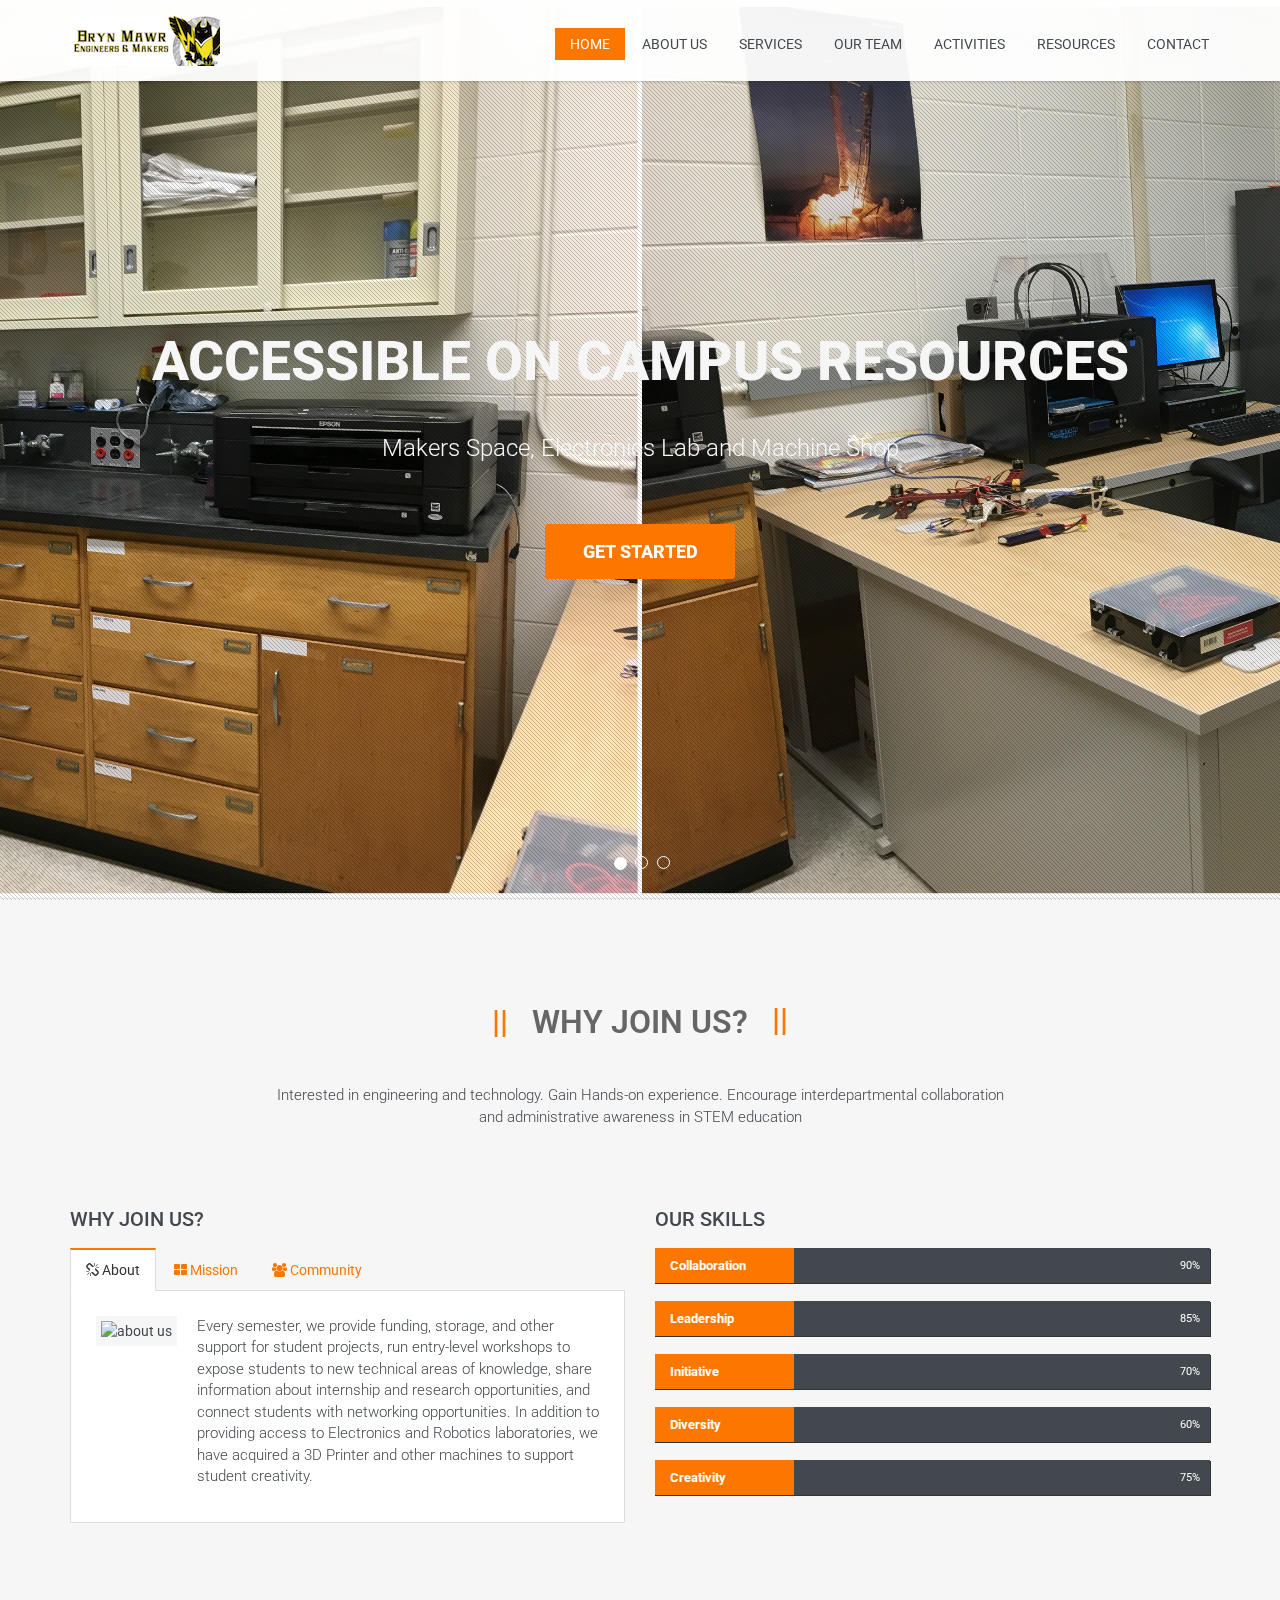
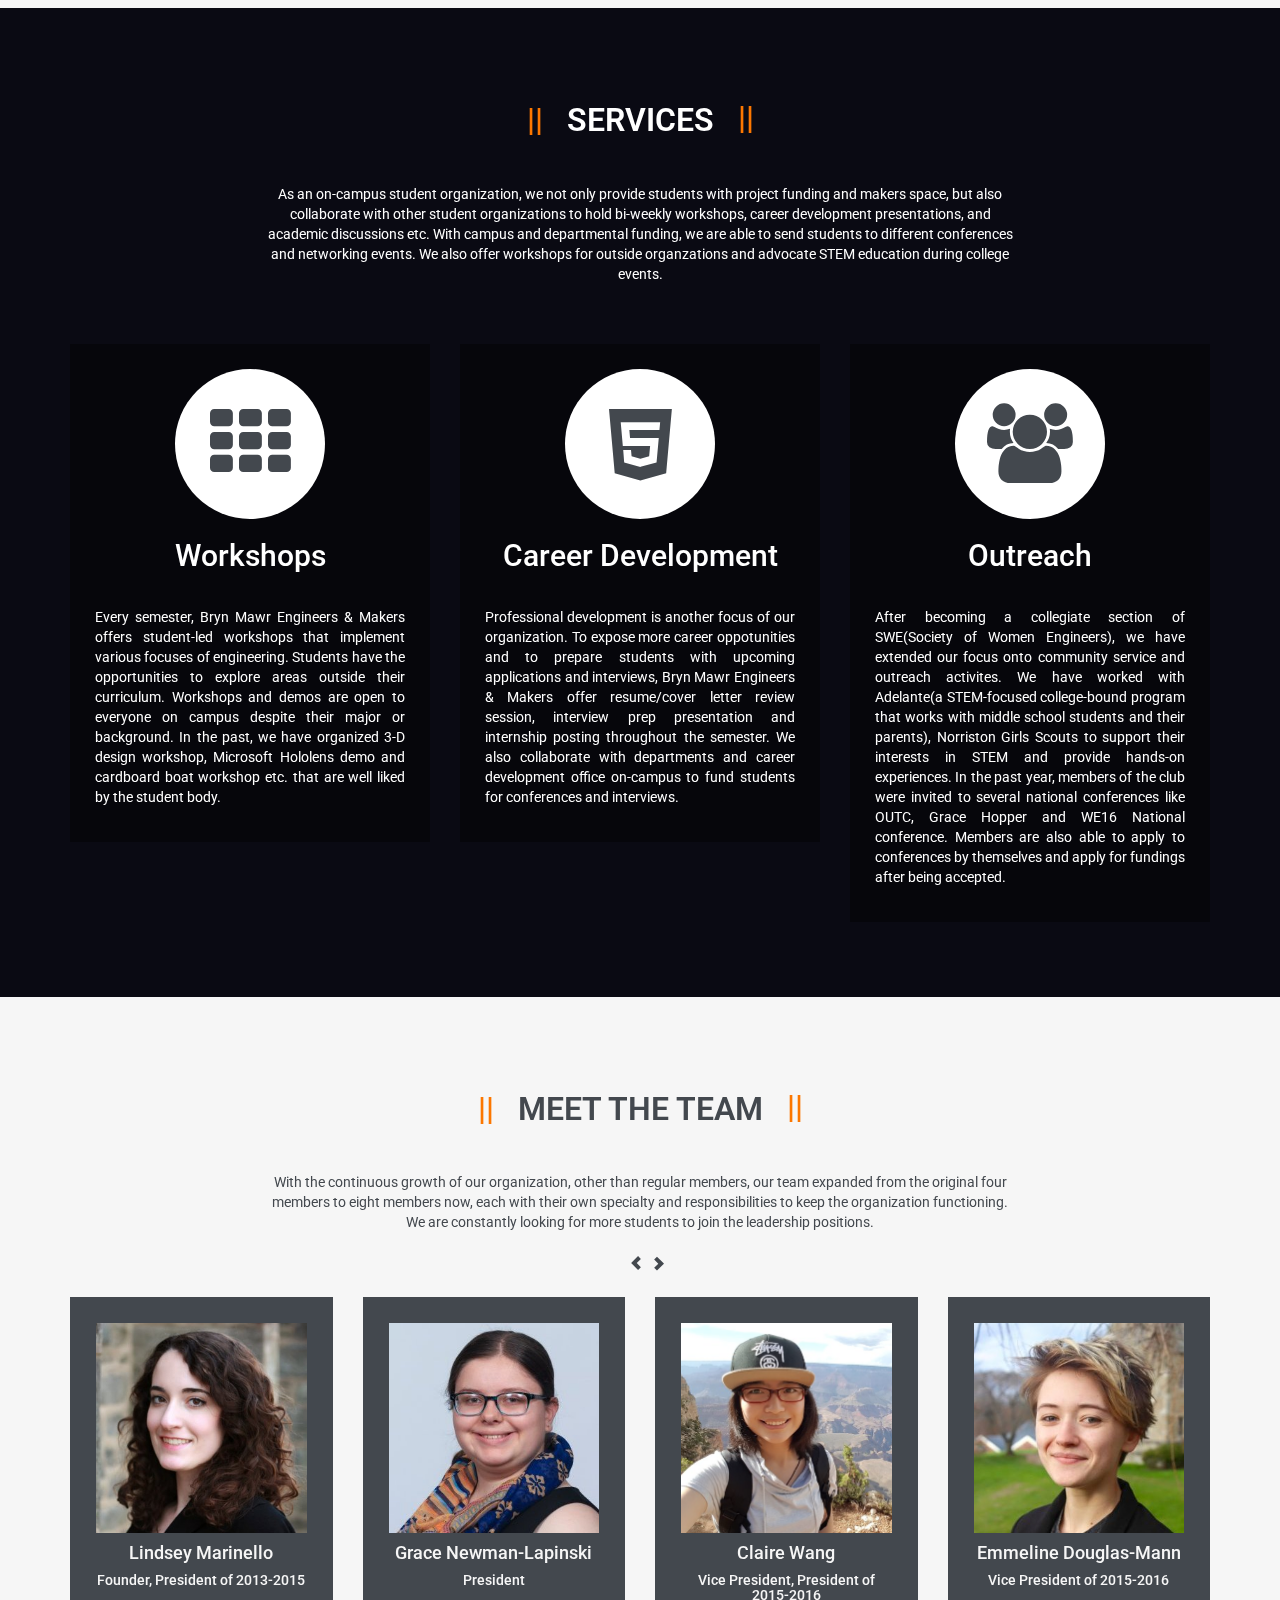
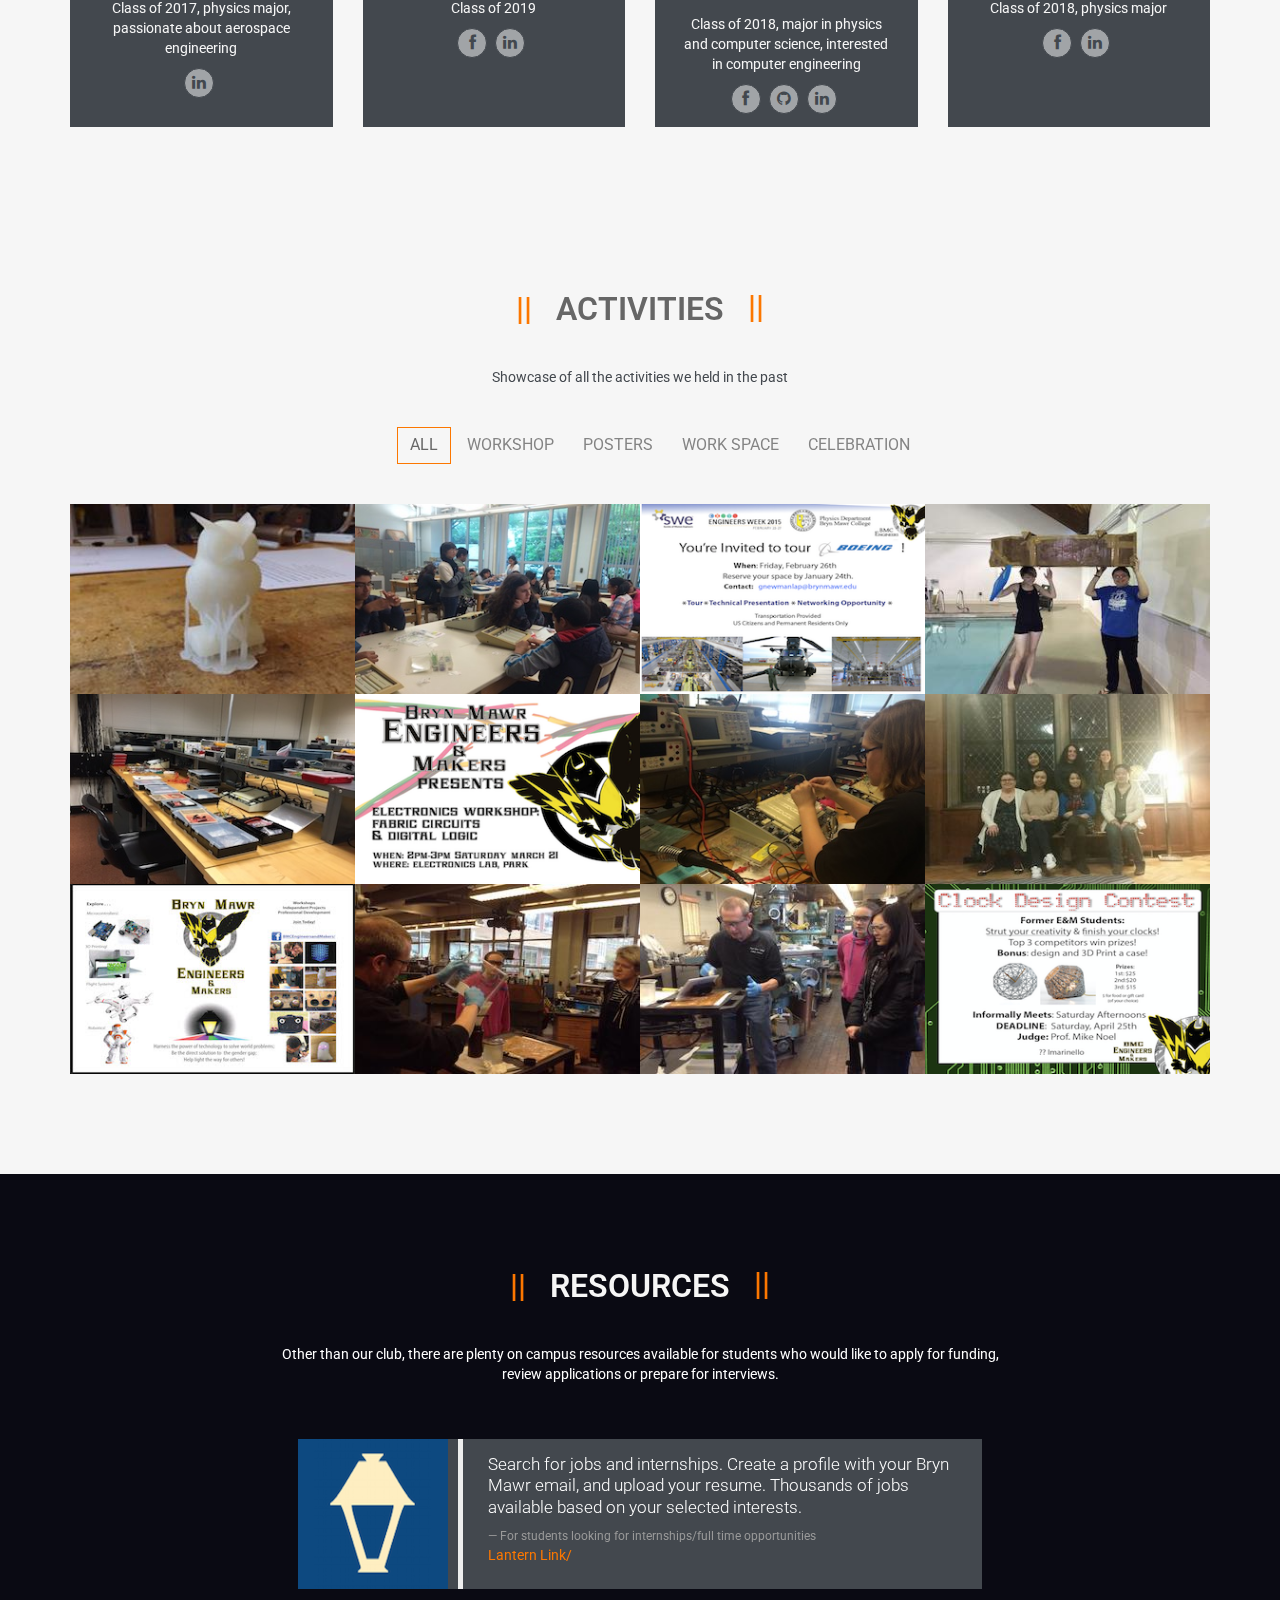
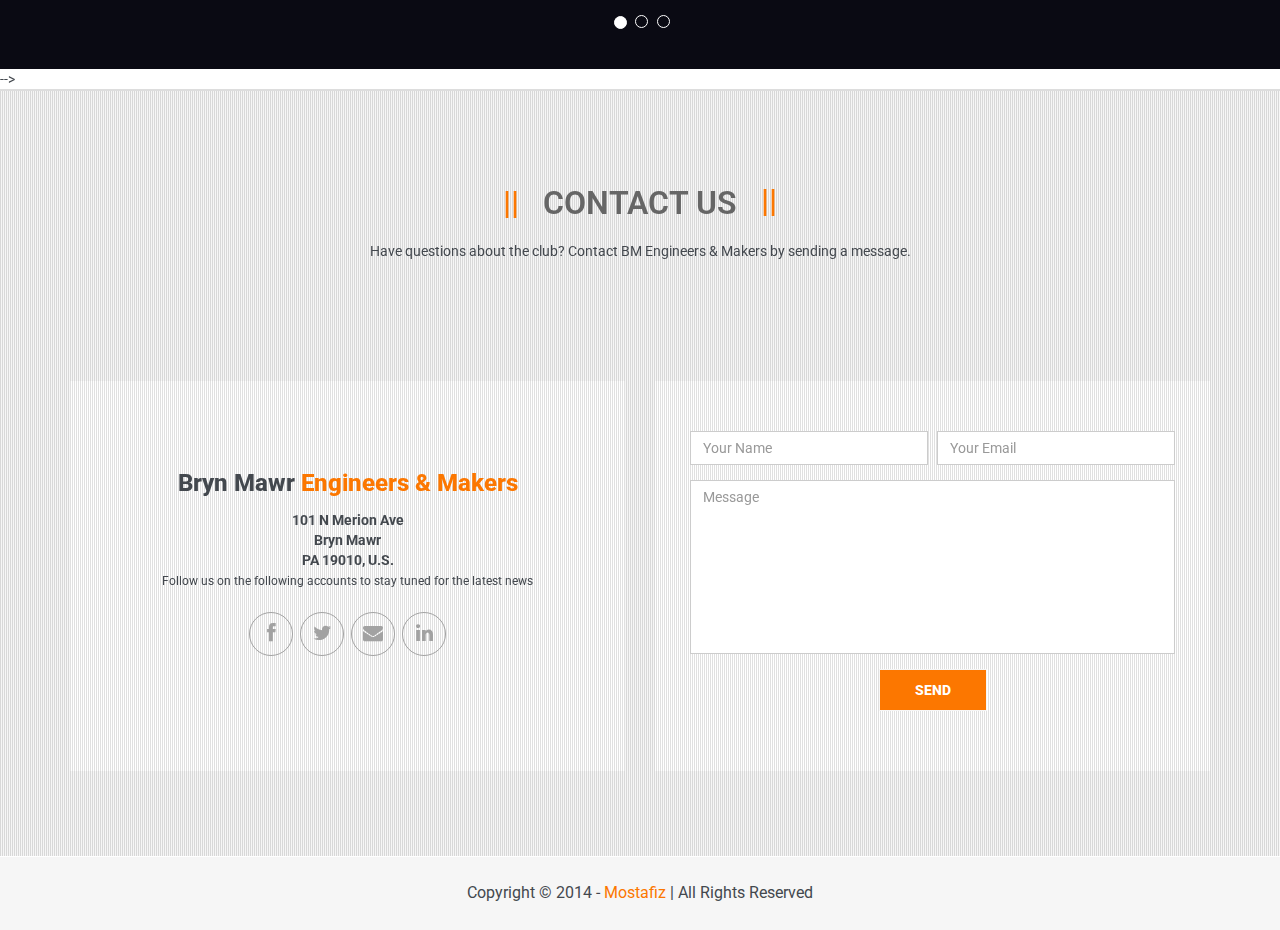
==== commit d2cc29ea: "updated team profile" ====
--- a/index.html
+++ b/index.html
@@ -256,7 +256,6 @@
 									<p>Class of 2019</p>
 									<div class="socials">
 										<a href="#"><i class="fa fa-facebook"></i></a>
-										<a href="#"><i class="fa fa-twitter"></i></a>
 										<a href="https://www.linkedin.com/in/grace-newman-lapinski-01796912a"><i class="fa fa-linkedin"></i></a>
 									</div>
 								</div>
@@ -269,7 +268,7 @@
 									<p>Class of 2018, major in physics and computer science, interested in computer engineering</p>
 									<div class="socials">
 										<a href="#"><i class="fa fa-facebook"></i></a>
-										<a href="#"><i class="fa fa-twitter"></i></a>
+										<a href="https://github.com/clairew2018"><i class="fa fa-github"></i></a>
 										<a href="https://www.linkedin.com/in/yyclairewang"><i class="fa fa-linkedin"></i></a>
 									</div>
 								</div>
@@ -282,7 +281,6 @@
 									<p>Class of 2018, physics major</p>
 									<div class="socials">
 										<a href="#"><i class="fa fa-facebook"></i></a>
-										<a href="#"><i class="fa fa-twitter"></i></a>
 										<a href="https://www.linkedin.com/in/emmeline-douglas-mann-897914b1"><i class="fa fa-linkedin"></i></a>
 									</div>
 								</div>
@@ -297,7 +295,6 @@
 									<p>Class of 2019</p>
 									<div class="socials">
 										<a href="#"><i class="fa fa-facebook"></i></a>
-										<a href="#"><i class="fa fa-twitter"></i></a>
 										<a href="https://www.linkedin.com/in/mei-linghan52/en"><i class="fa fa-linkedin"></i></a>
 									</div>
 								</div>
@@ -307,10 +304,9 @@
 									<img src="images/our-team/Hyunjung.jpg" alt="team member" />
                                     <h4>Hyunjung Kim</h4>
 									<h5>Treasurer</h5>
-									<p>Class of 2019</p>
+									<p>Class of 2019, physics major, considering mechanical or manufacturing engineering</p>
 									<div class="socials">
 										<a href="#"><i class="fa fa-facebook"></i></a>
-										<a href="#"><i class="fa fa-twitter"></i></a>
 										<a href="https://www.linkedin.com/in/hyunjung-kim-48719a128"><i class="fa fa-linkedin"></i></a>
 									</div>
 								</div>
@@ -323,7 +319,6 @@
 									<p>Class of 2018</p>
 									<div class="socials">
 										<a href="#"><i class="fa fa-facebook"></i></a>
-										<a href="#"><i class="fa fa-twitter"></i></a>
 										<a href="#"><i class="fa fa-linkedin"></i></a>
 									</div>
 								</div>
@@ -336,7 +331,6 @@
 									<p>Class of 2018, physics major</p>
 									<div class="socials">
 										<a href="#"><i class="fa fa-facebook"></i></a>
-										<a href="#"><i class="fa fa-twitter"></i></a>
 										<a href="https://www.linkedin.com/in/nicole-gildea-a23150114"><i class="fa fa-linkedin"></i></a>
 									</div>
 								</div>
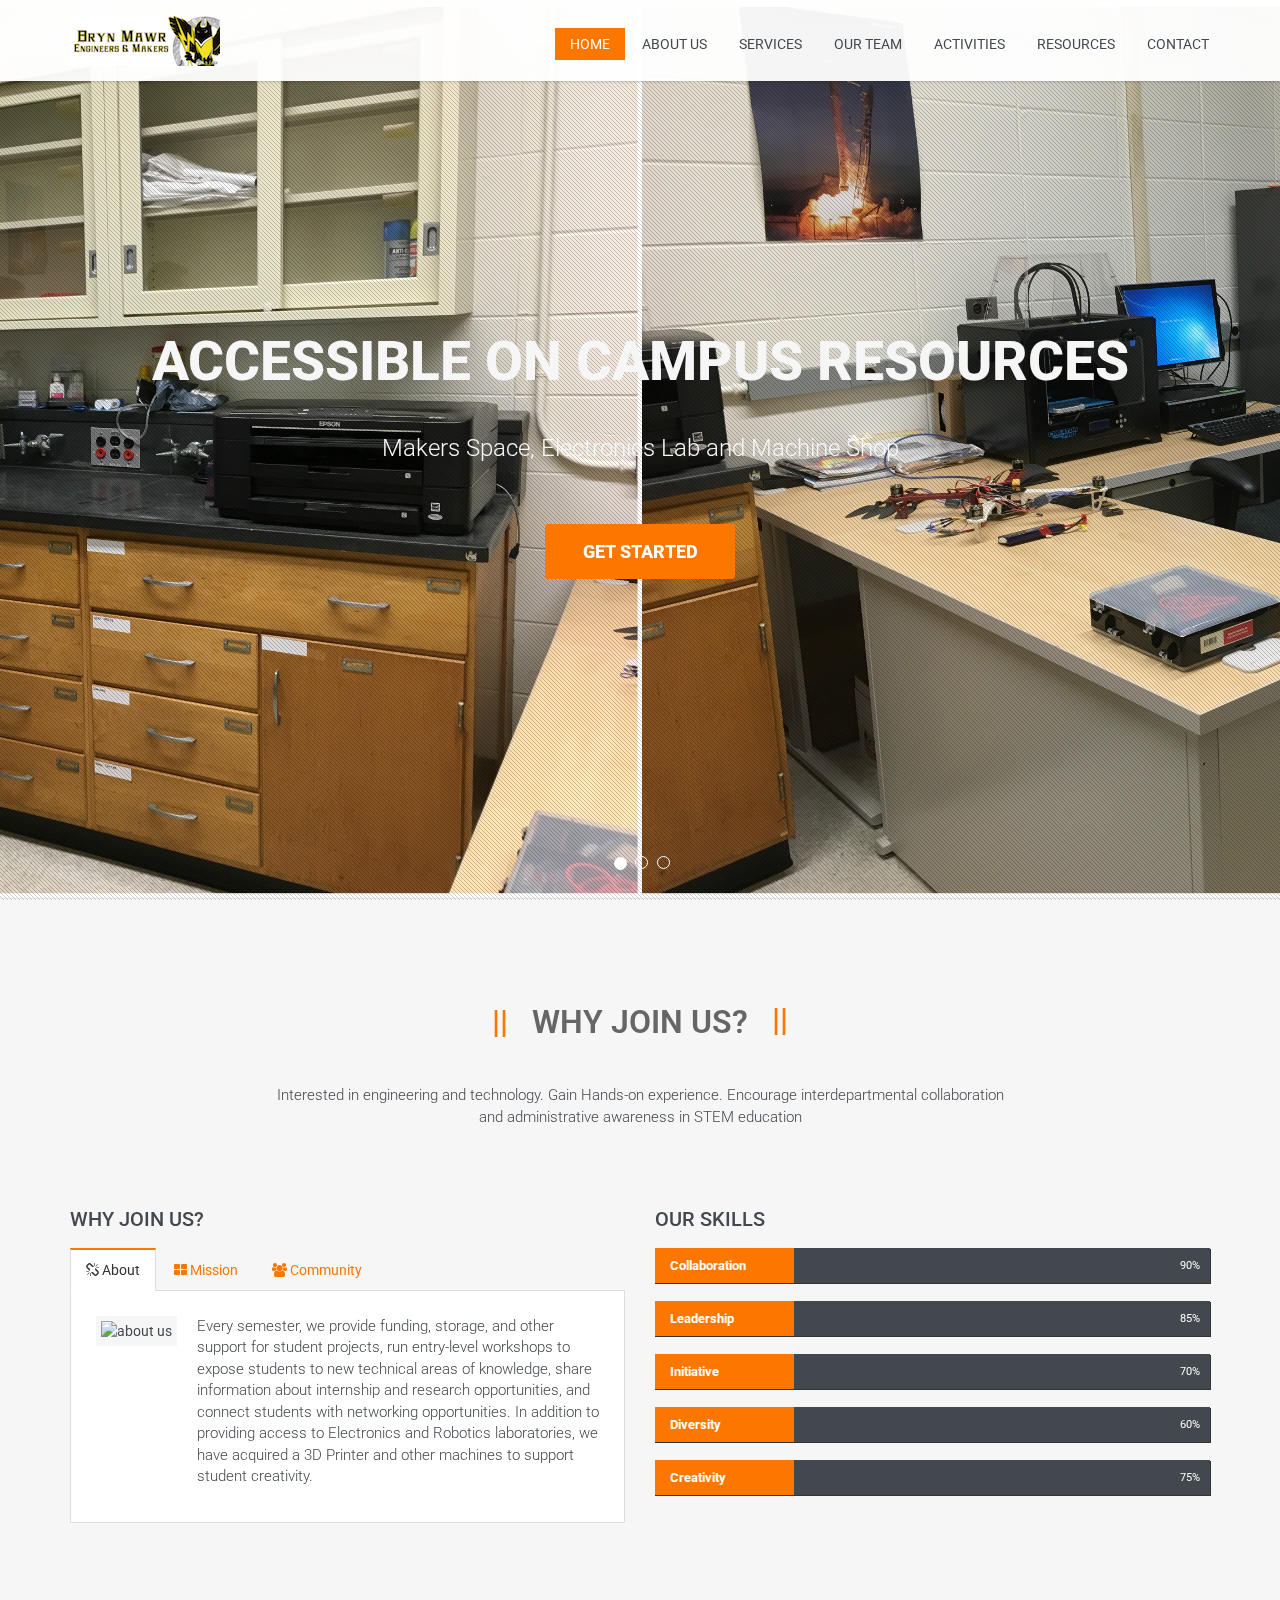
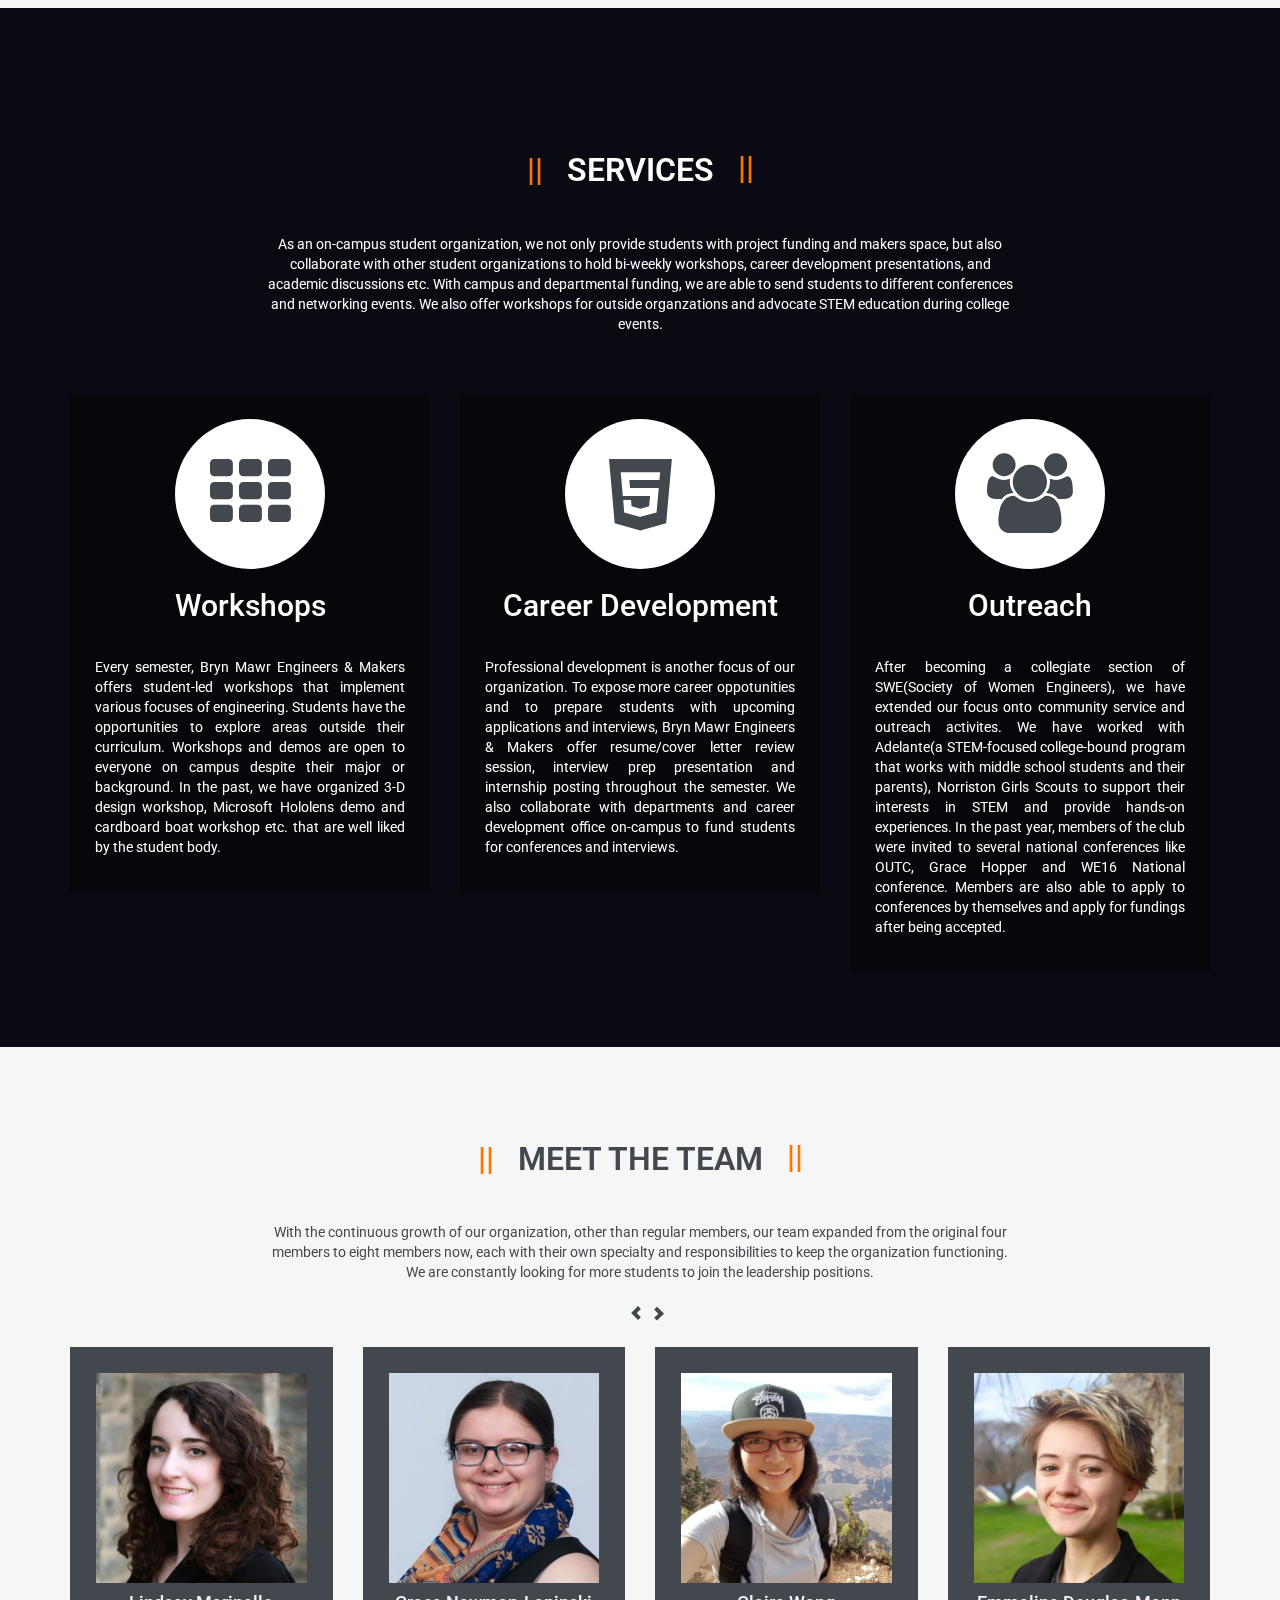
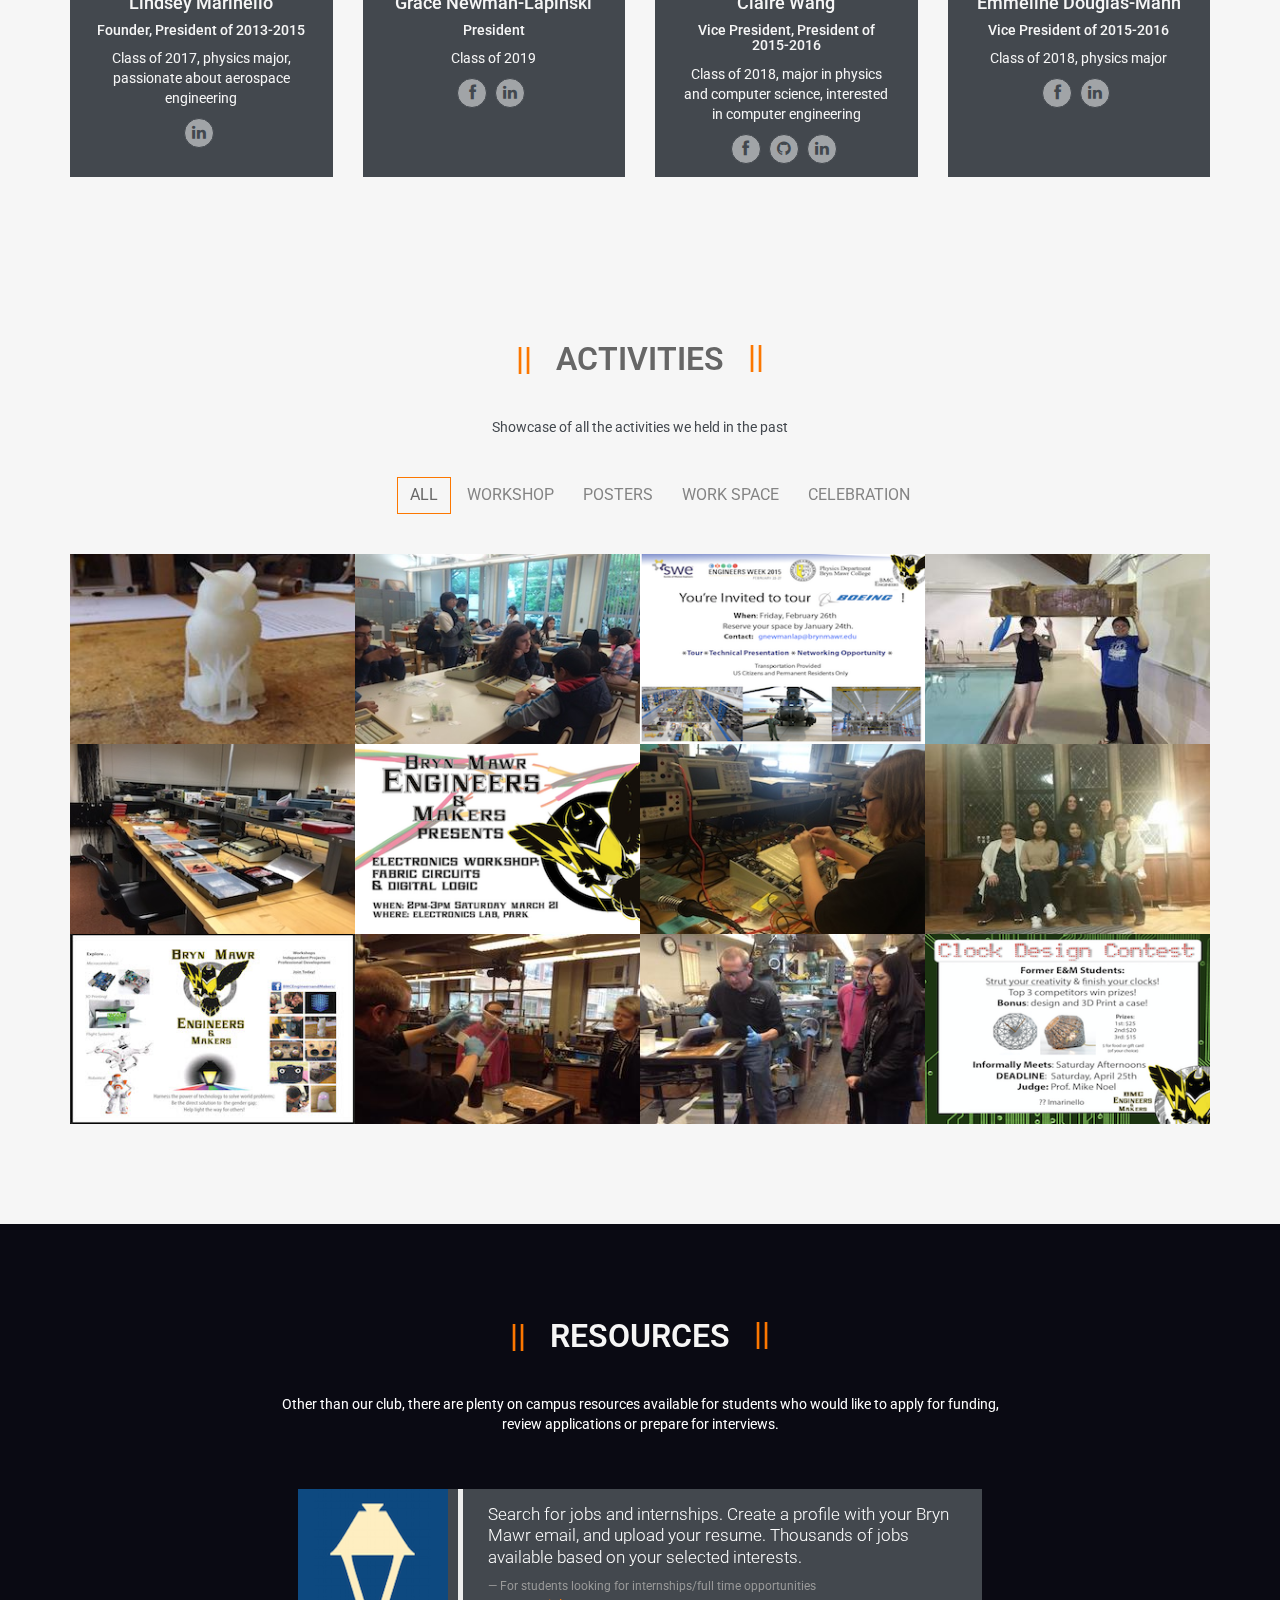
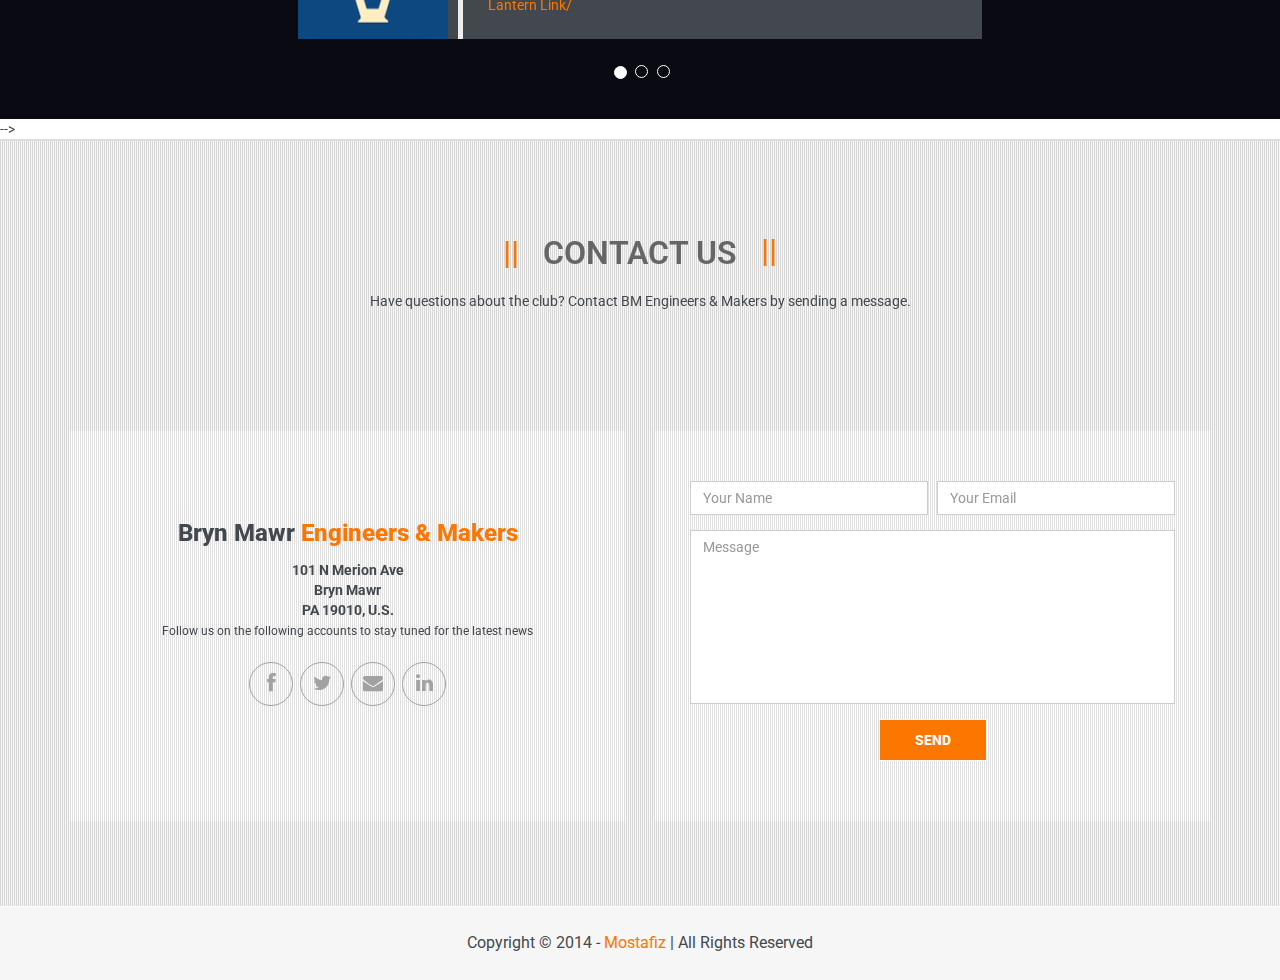
==== commit 2ad8f291: "added translucent background" ====
--- a/index.html
+++ b/index.html
@@ -75,24 +75,31 @@
 				<div class="item active" style="background-image: url(images/slider/slide3_1.jpg)"> 
 					<div class="carousel-caption"> 
 						<div> 
-                            <h2 class="heading animated bounceInDown">Accessible on campus resources</h2> 
-							<p class="animated bounceInUp">Makers Space, Electronics Lab and Machine Shop</p> 
+                            <div class="headline">
+                                <h2 class="heading animated bounceInDown">Accessible on campus resources</h2> 
+				                <p class="animated bounceInUp">Makers Space, Electronics Lab and Machine Shop</p>
+                            </div>
 							<a class="btn btn-default slider-btn animated fadeIn" href="#about-us">Get Started</a> 
 						</div> 
 					</div> 
 				</div>
 				<div class="item" style="background-image: url(images/slider/slide2_1.jpg)"> 
 					<div class="carousel-caption"> <div> 
-						<h2 class="heading animated bounceInDown">STEM Education Opportunities</h2> 
-						<p class="animated bounceInUp">Collaboration between Departments and Organizations </p> <a class="btn btn-default slider-btn animated fadeIn" href="#about-us">Get Started</a> 
+                        <div class="headline">
+						  <h2 class="heading animated bounceInDown">STEM Education Opportunities</h2> 
+						  <p class="animated bounceInUp">Collaboration between Departments and Organizations </p> 
+                        </div>
+                        <a class="btn btn-default slider-btn animated fadeIn" href="#about-us">Get Started</a> 
 					</div> 
 				</div> 
 			</div> 
 			<div class="item" style="background-image: url(images/slider/slide1_1.jpg)"> 
 				<div class="carousel-caption"> 
 					<div> 
-						<h2 class="heading animated bounceInRight">Professional Development</h2> 
-						<p class="animated bounceInLeft">Collegiate Section of Society of Women Engineers</p> 
+                        <div class="headline">
+						  <h2 class="heading animated bounceInRight">Professional Development</h2> 
+						  <p class="animated bounceInLeft">Collegiate Section of Society of Women Engineers</p> 
+                        </div>
 						<a class="btn btn-default slider-btn animated bounceInUp" href="#about-us">Get Started</a> 
 					</div> 
 				</div> 
@@ -189,8 +196,10 @@
 		<div class="container">
 			<div class="row text-center">
 				<div class="col-sm-8 col-sm-offset-2">
-					<h2 class="title-one">Services</h2>
-					<p>As an on-campus student organization, we not only provide students with project funding and makers space, but also collaborate with other student organizations to hold bi-weekly workshops, career development presentations, and academic discussions etc. With campus and departmental funding, we are able to send students to different conferences and networking events. We also offer workshops for outside organzations and advocate STEM education during college events. </p>
+                    <div class = "services">
+                        <h2 class="title-one">Services</h2>
+				        <p>As an on-campus student organization, we not only provide students with project funding and makers space, but also collaborate with other student organizations to hold bi-weekly workshops, career development presentations, and academic discussions etc. With campus and departmental funding, we are able to send students to different conferences and networking events. We also offer workshops for outside organzations and advocate STEM education during college events. </p>
+                    </div>
 				</div>
 			</div>
 			<div class="row">
@@ -517,8 +526,10 @@
 							<div class="clients-wrapper">
 								<div class="row text-center">
 									<div class="col-sm-8 col-sm-offset-2">
+                                        <div class = "resources">
 										<h2 class="title-one">Resources</h2>
 										<p>Other than our club, there are plenty on campus resources available for students who would like to apply for funding, review applications or prepare for interviews.</p>
+                                        </div>
 									</div>
 								</div>
 								<div id="clients-carousel" class="carousel slide" data-ride="carousel"> <!-- Indicators -->
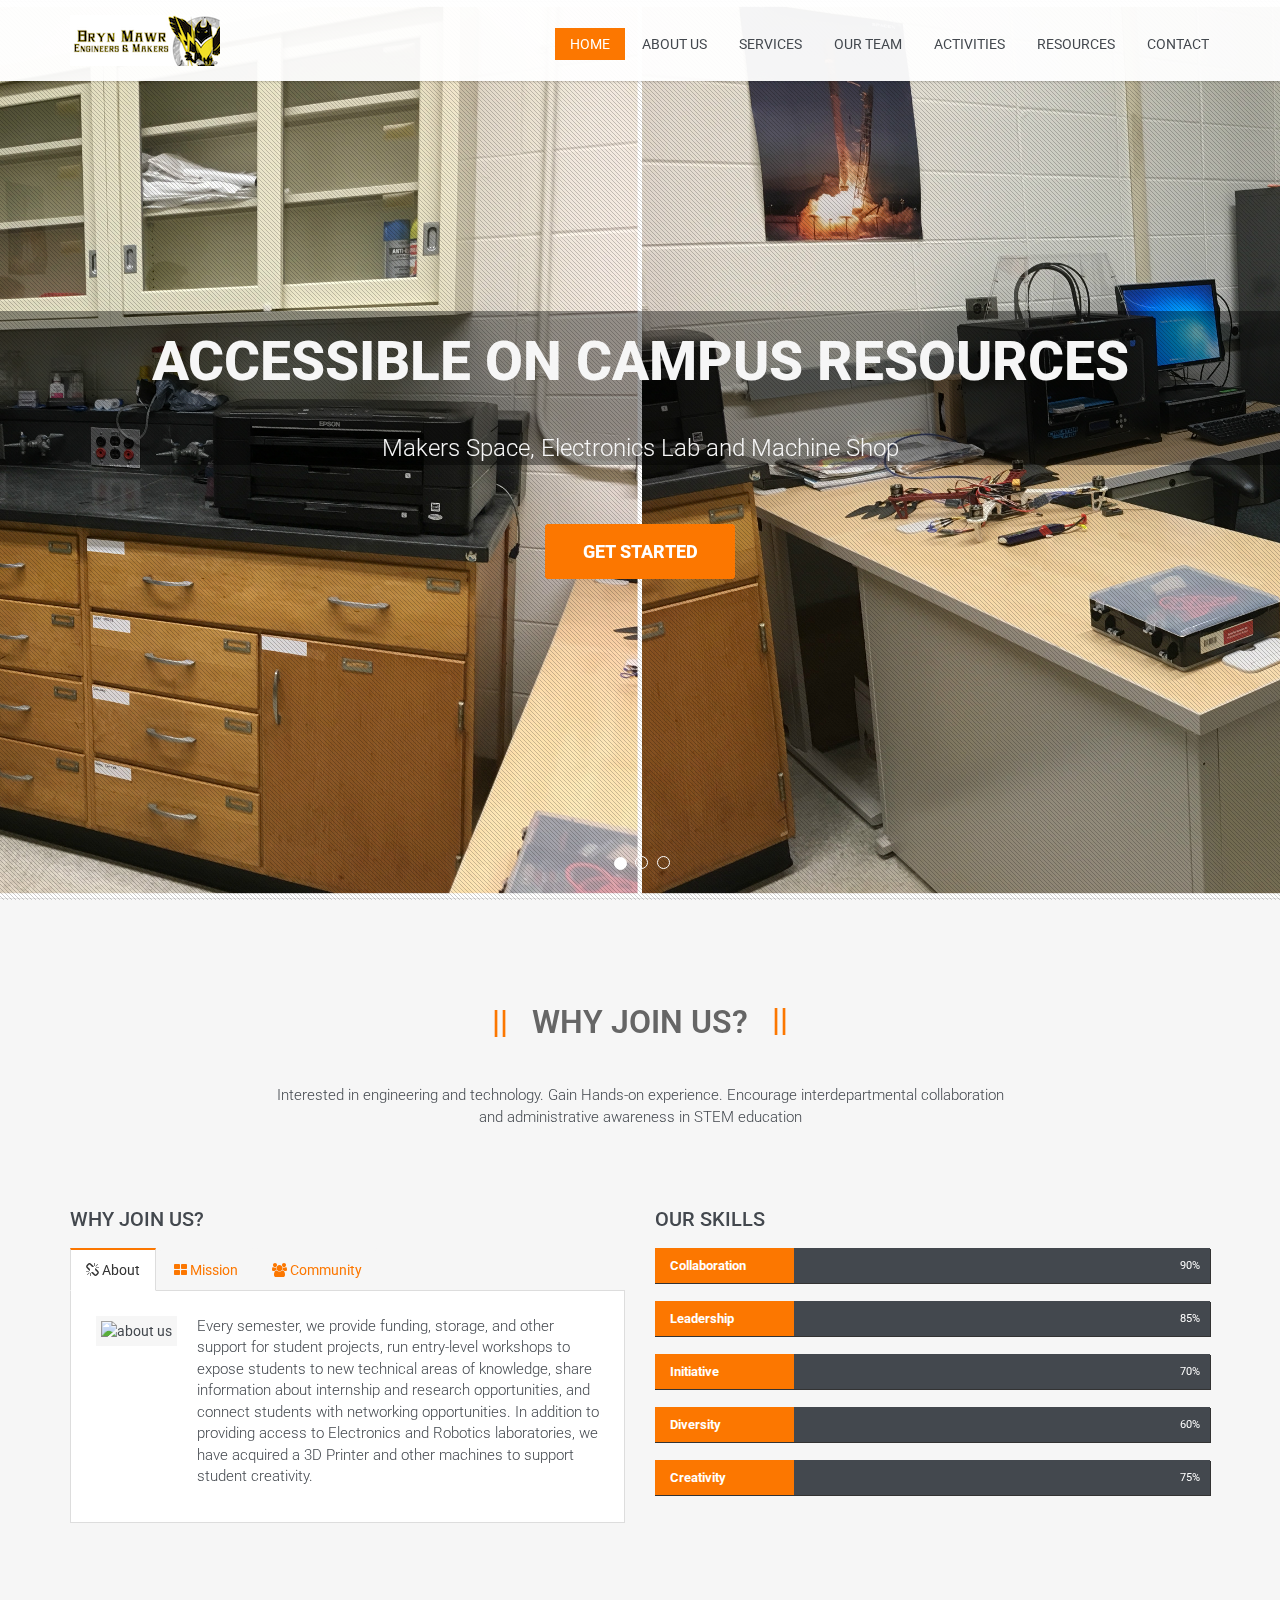
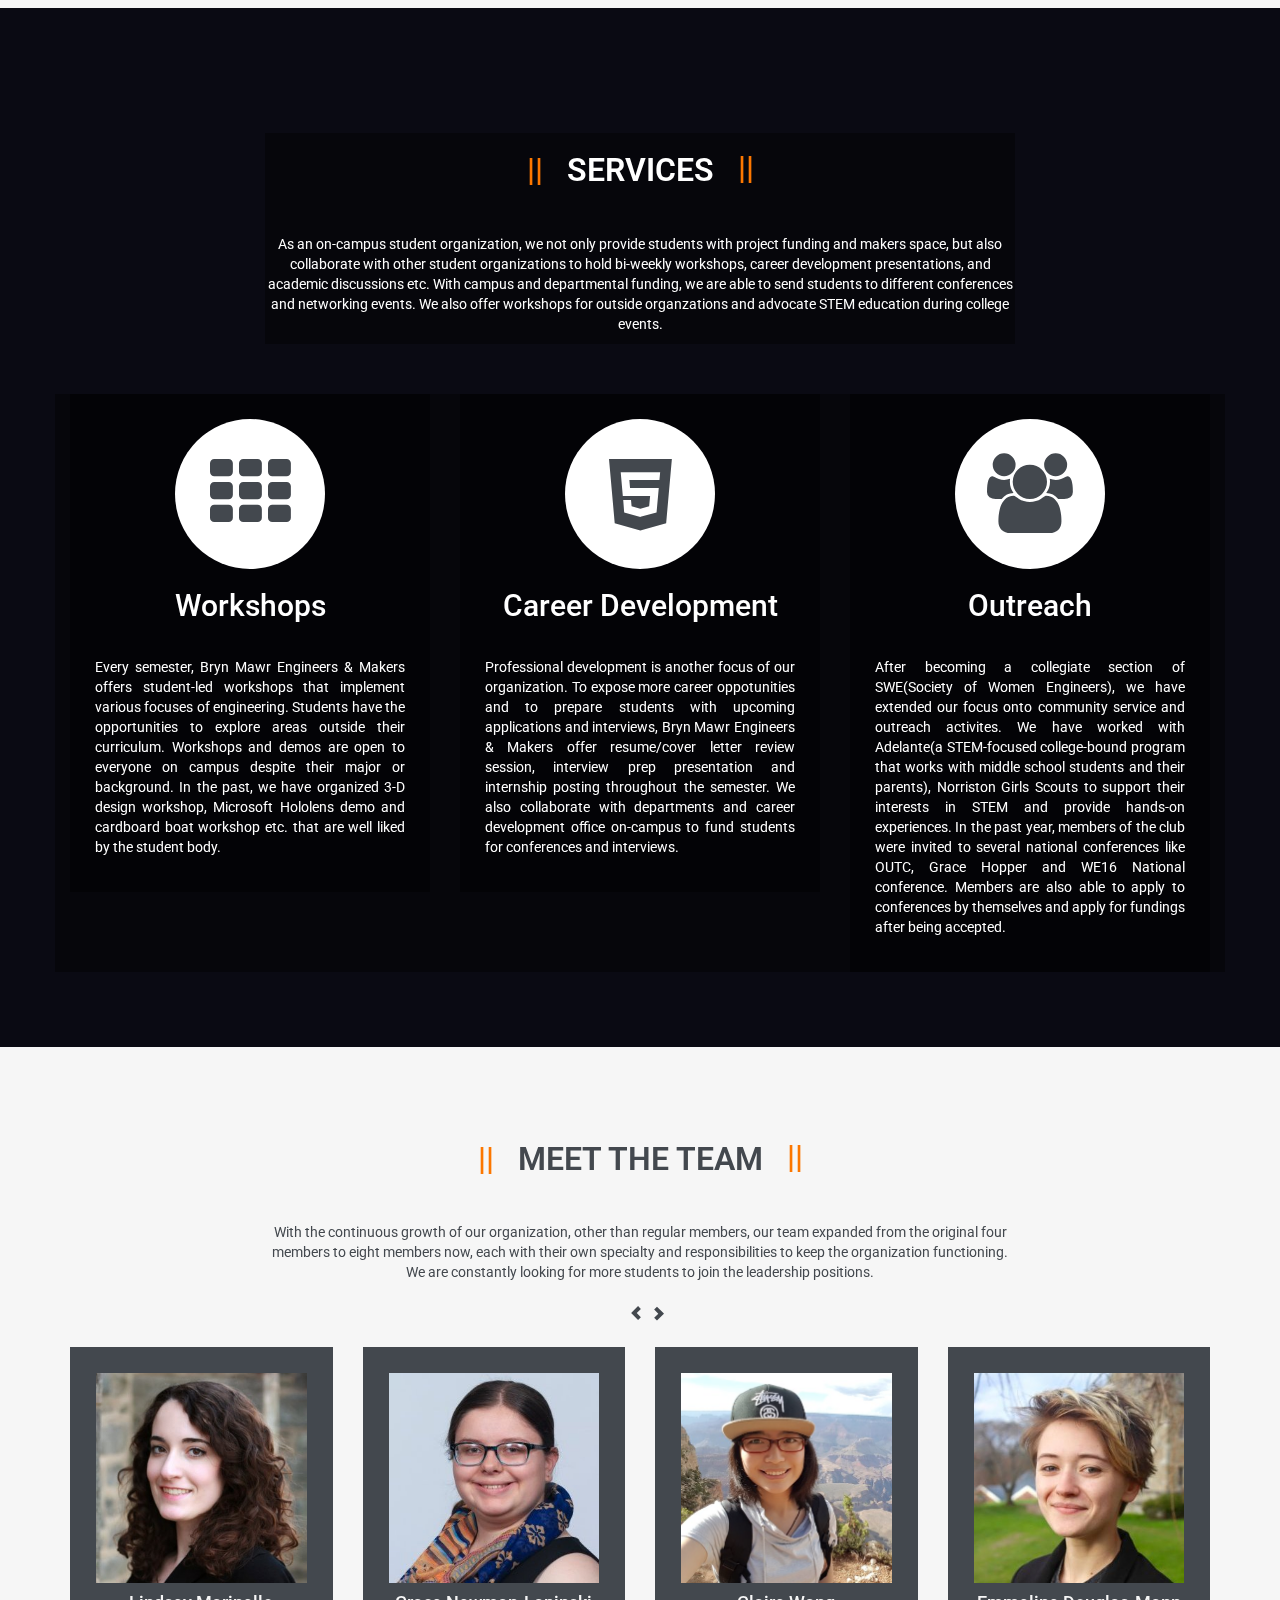
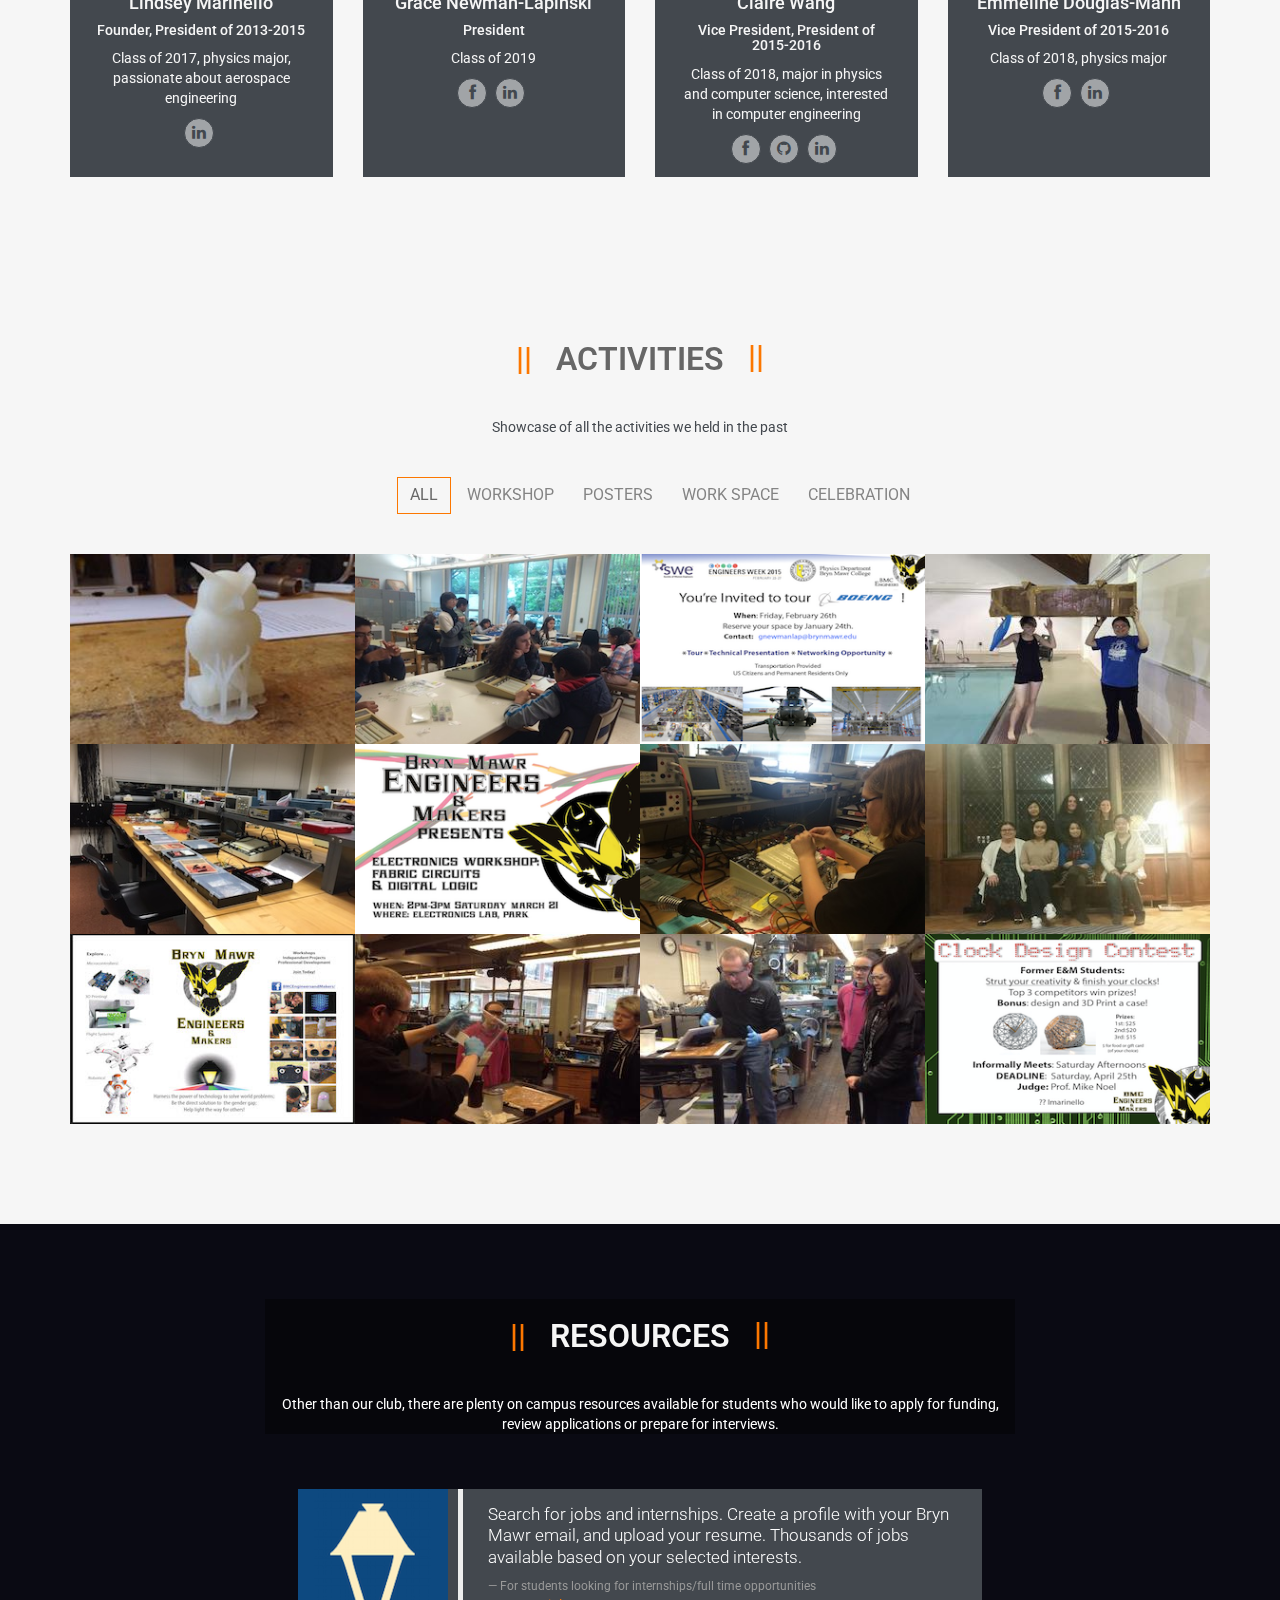
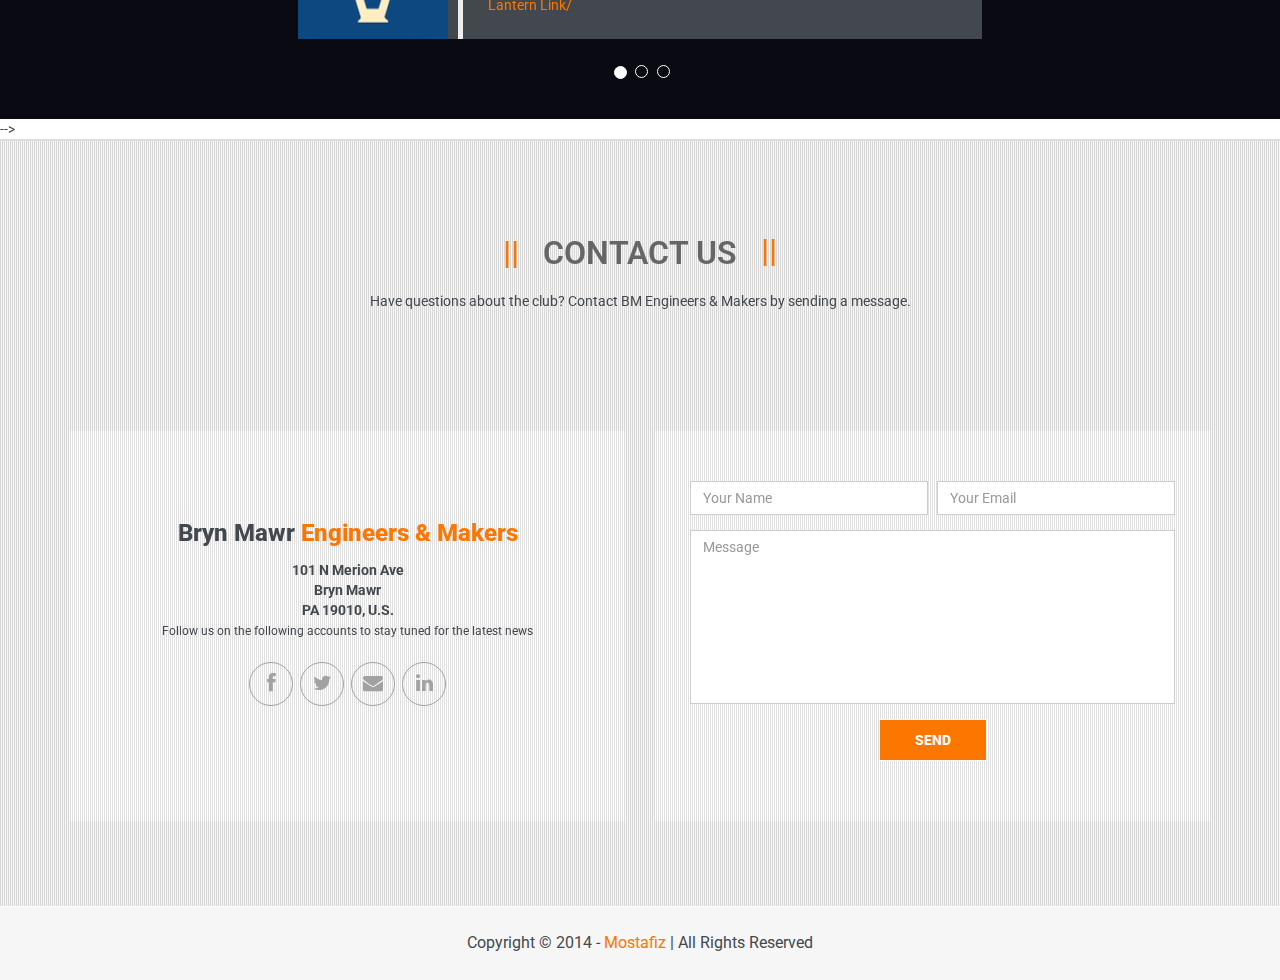
==== commit 4d9aeee6: "check if fb works" ====
--- a/index.html
+++ b/index.html
@@ -264,7 +264,7 @@
 									<h5>President</h5>
 									<p>Class of 2019</p>
 									<div class="socials">
-										<a href="#"><i class="fa fa-facebook"></i></a>
+										<a href="https://www.facebook.com/grace.newmanlapinski"><i class="fa fa-facebook"></i></a>
 										<a href="https://www.linkedin.com/in/grace-newman-lapinski-01796912a"><i class="fa fa-linkedin"></i></a>
 									</div>
 								</div>
@@ -276,7 +276,7 @@
 									<h5>Vice President, President of 2015-2016</h5>
 									<p>Class of 2018, major in physics and computer science, interested in computer engineering</p>
 									<div class="socials">
-										<a href="#"><i class="fa fa-facebook"></i></a>
+										<a href="http://www.facebook.com/clairrrrrrre.w"><i class="fa fa-facebook"></i></a>
 										<a href="https://github.com/clairew2018"><i class="fa fa-github"></i></a>
 										<a href="https://www.linkedin.com/in/yyclairewang"><i class="fa fa-linkedin"></i></a>
 									</div>
--- a/css/website.css
+++ b/css/website.css
@@ -0,0 +1,9 @@
+.services{
+    background-color: rgba(0, 0, 0, 0.39);
+}
+.resources{
+    background-color: rgba(0, 0, 0, 0.39);
+}
+.headline{
+    background-color: rgba(0, 0, 0, 0.39);
+}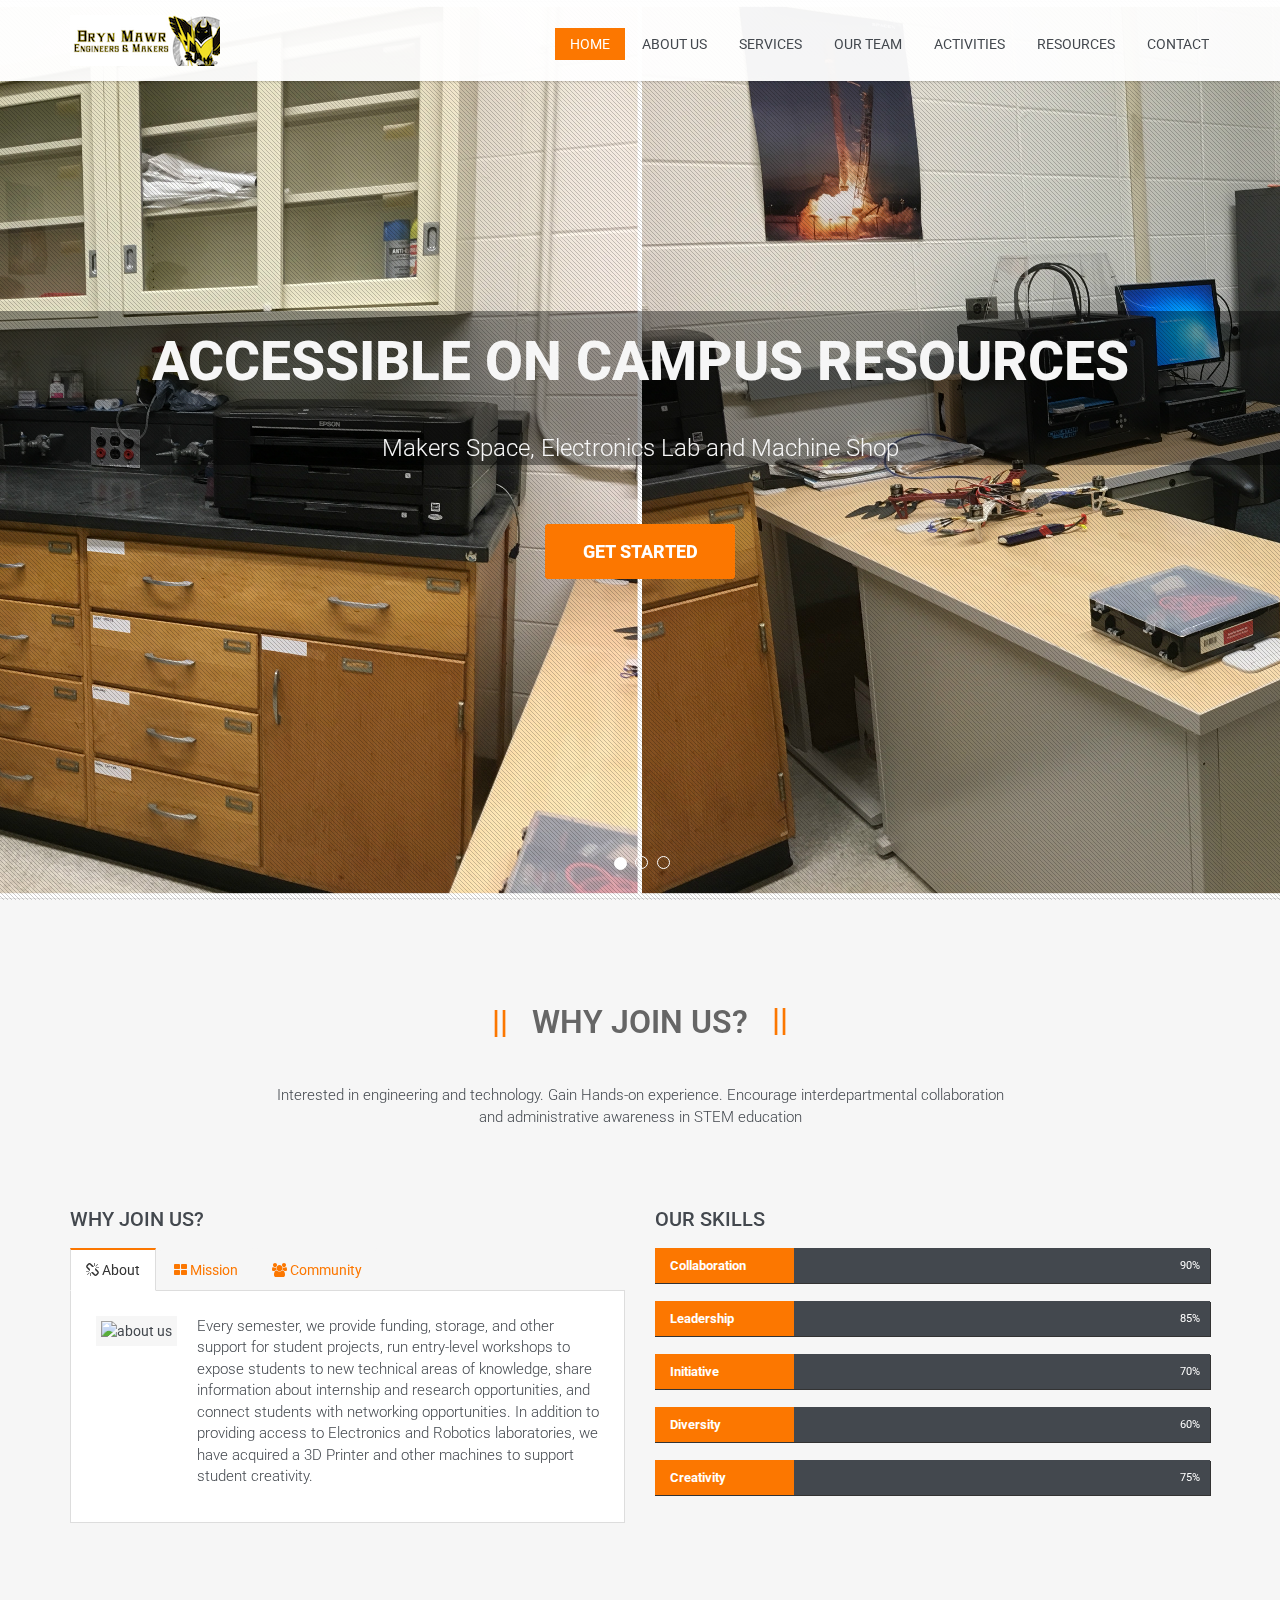
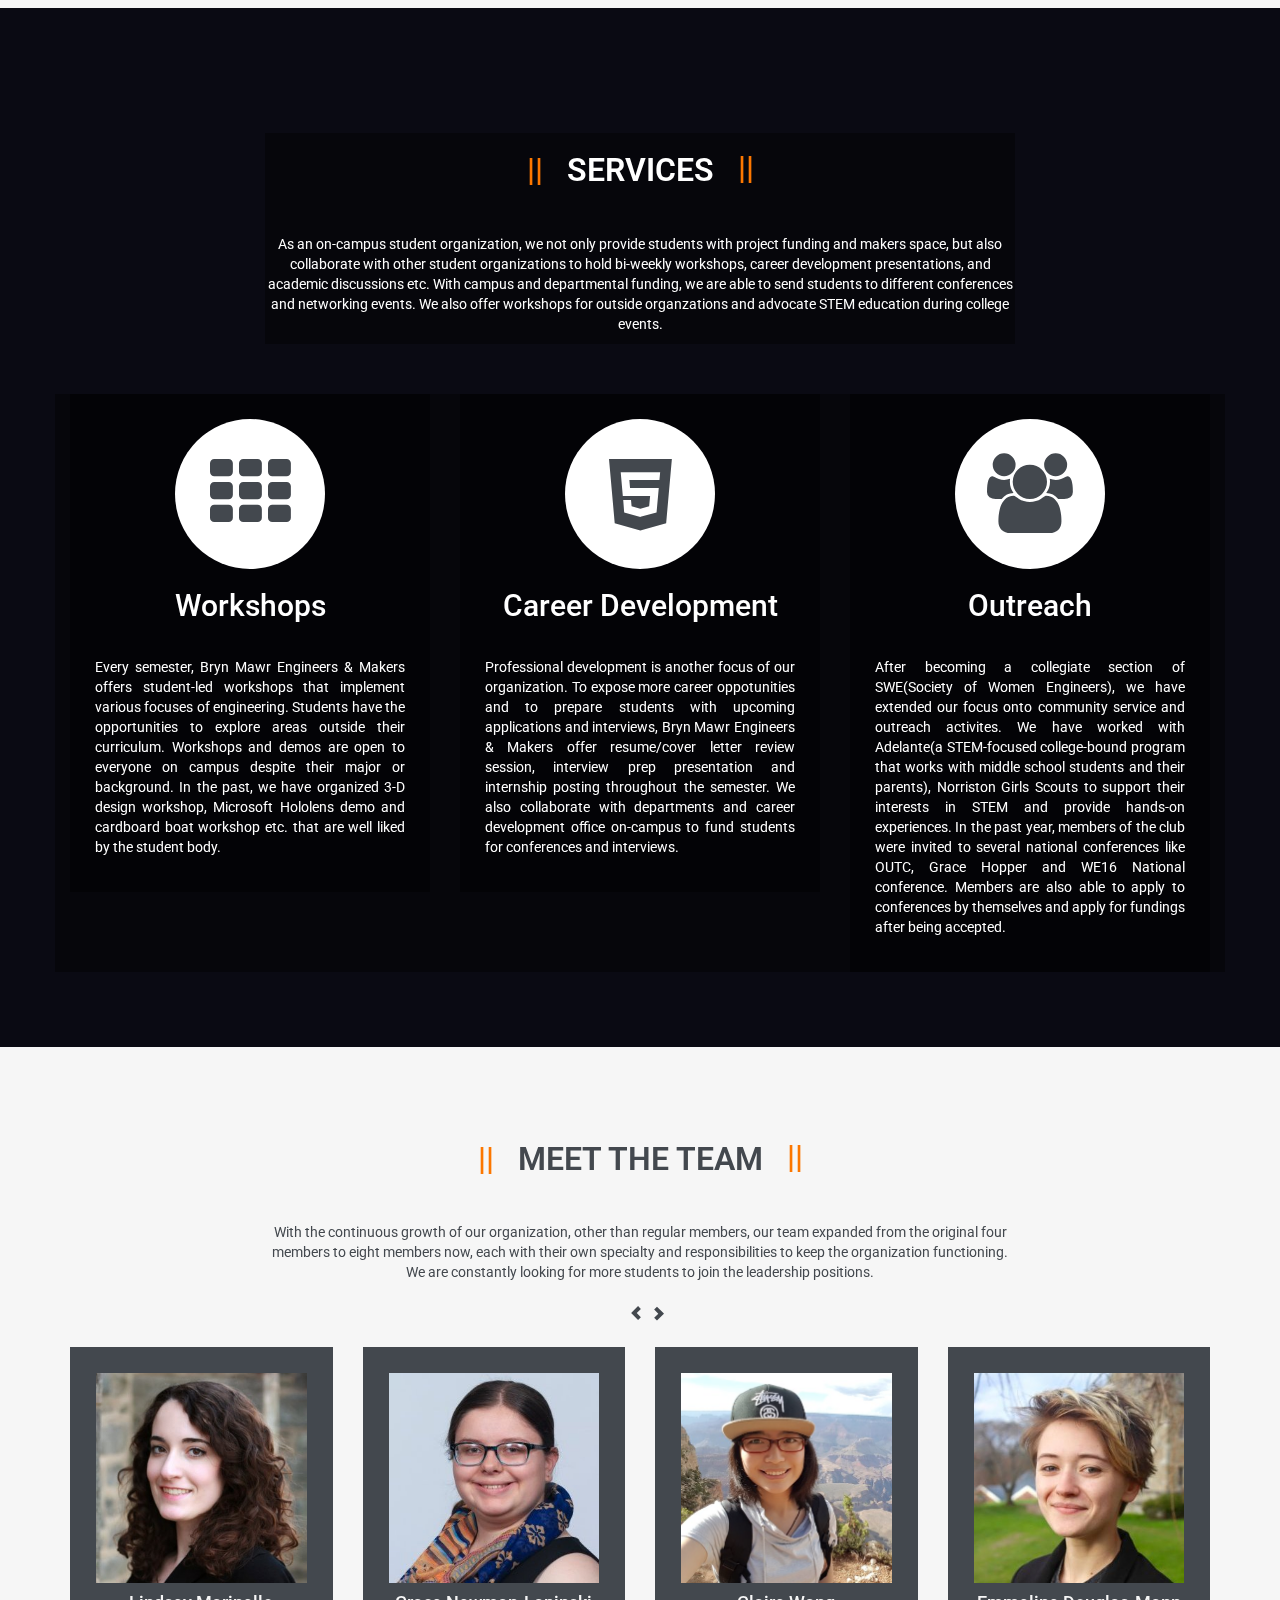
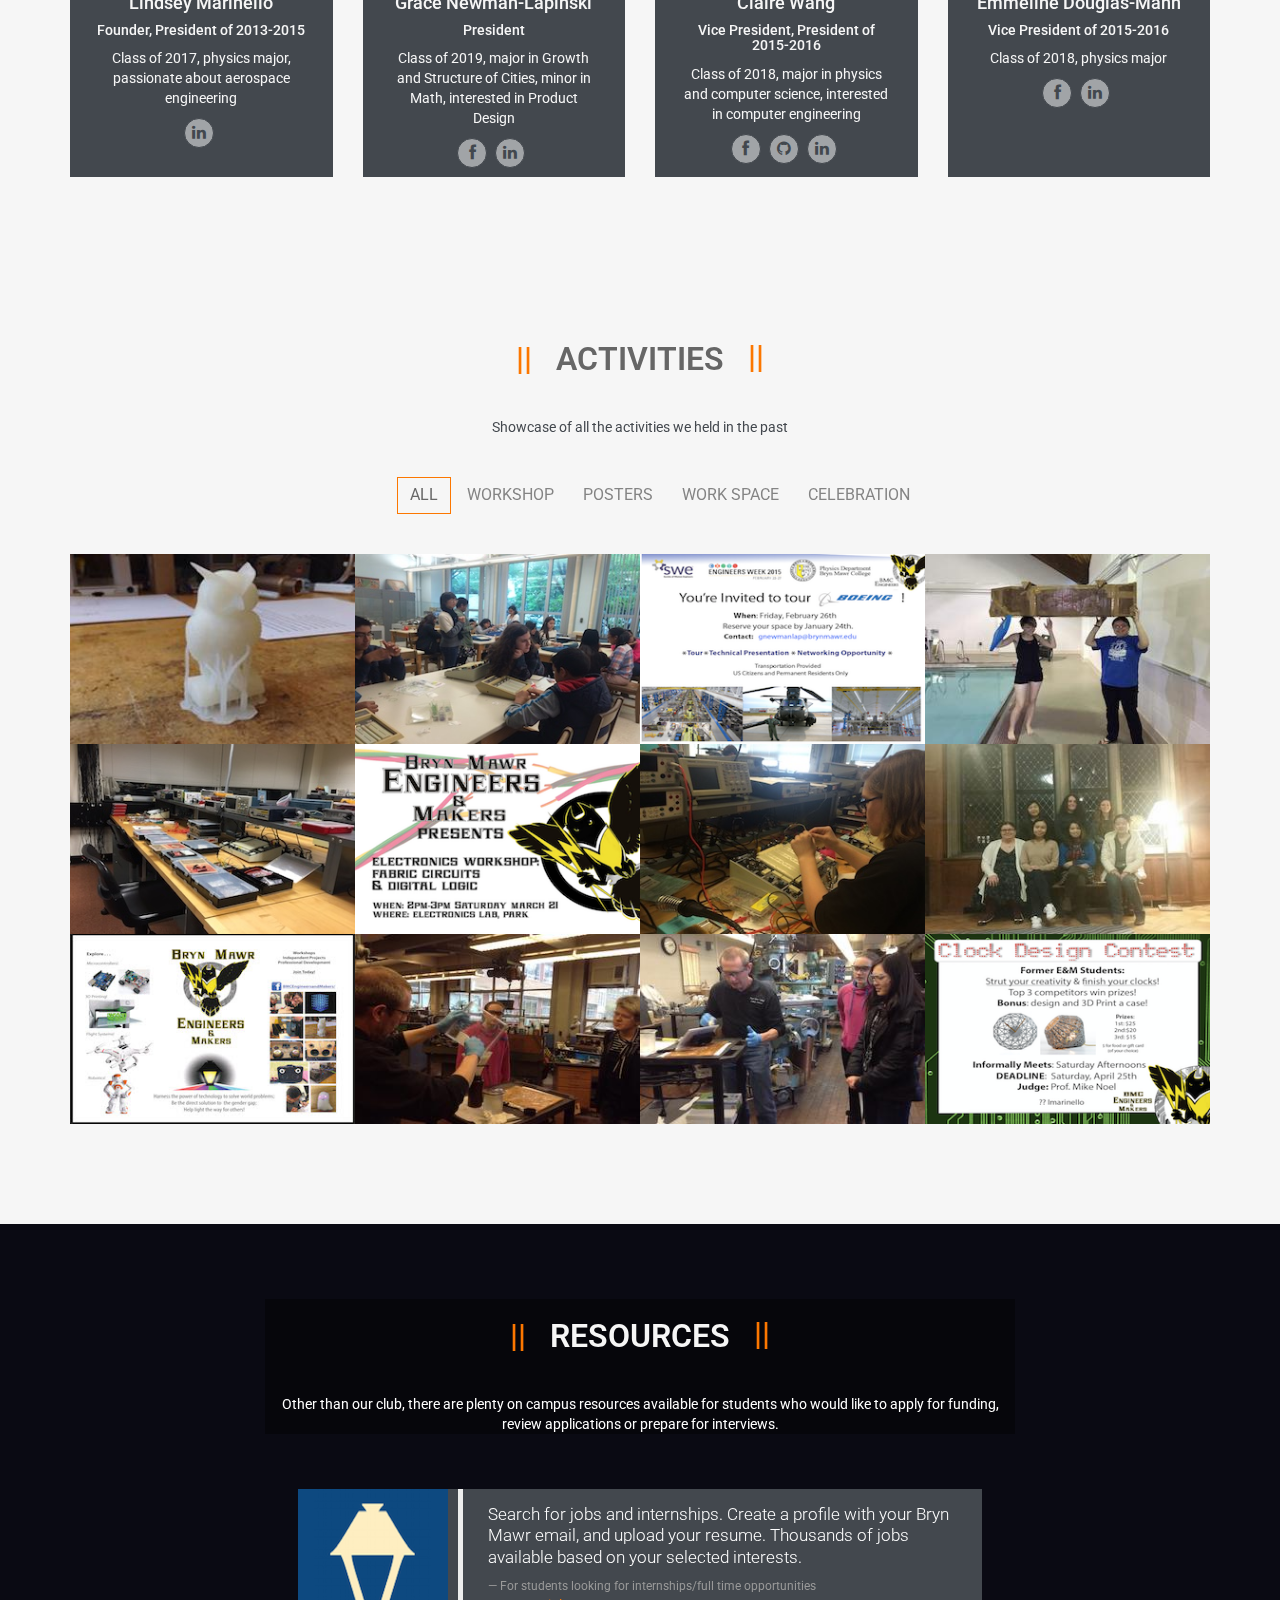
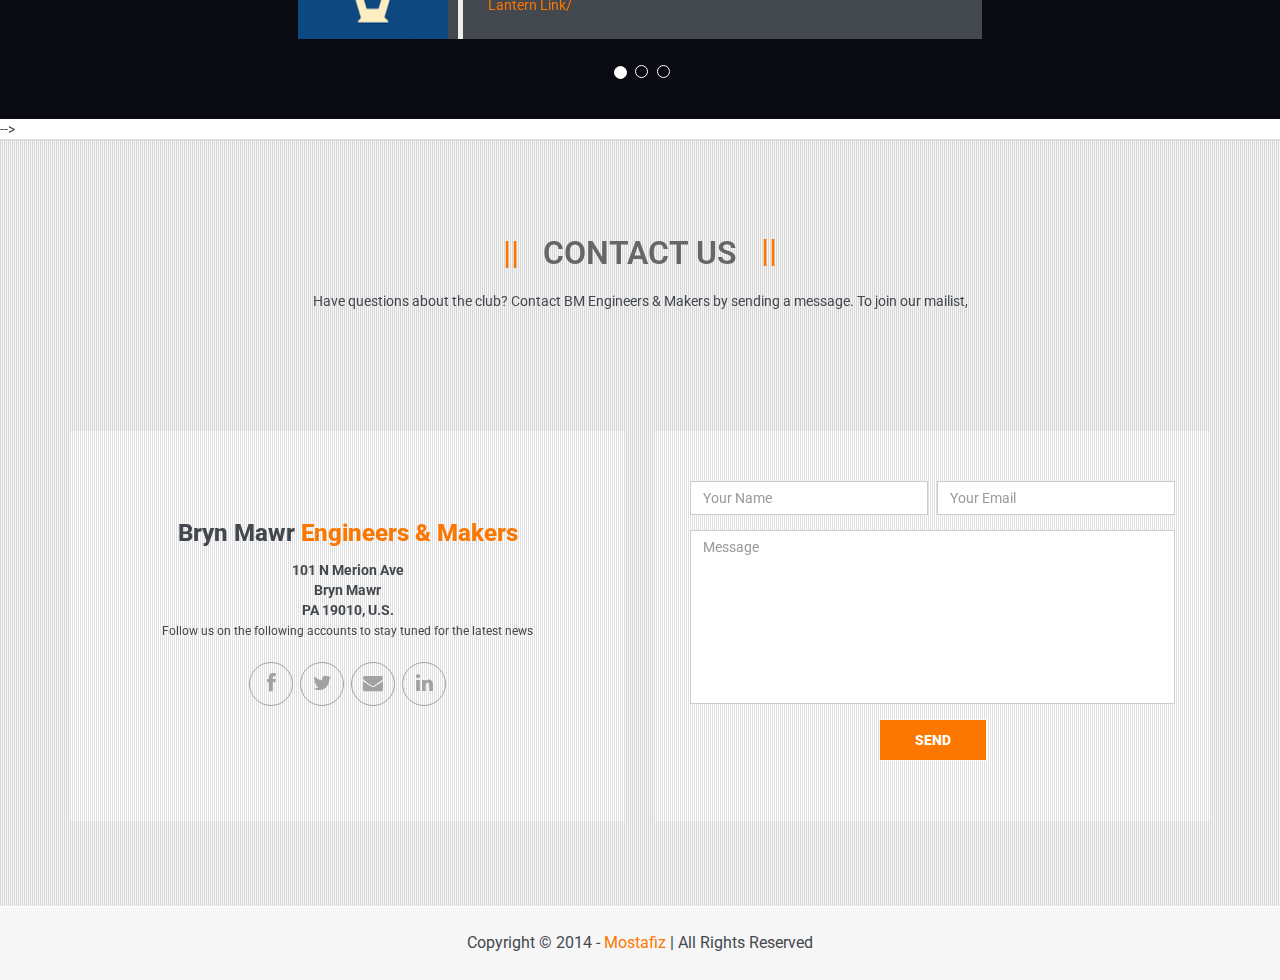
==== commit 991ff687: "added Grace's infi" ====
--- a/index.html
+++ b/index.html
@@ -262,7 +262,7 @@
 									<img src="images/our-team/Grace.jpg" alt="team member" />
 									<h4>Grace Newman-Lapinski</h4>
 									<h5>President</h5>
-									<p>Class of 2019</p>
+									<p>Class of 2019, major in Growth and Structure of Cities, minor in Math, interested in Product Design</p>
 									<div class="socials">
 										<a href="https://www.facebook.com/grace.newmanlapinski"><i class="fa fa-facebook"></i></a>
 										<a href="https://www.linkedin.com/in/grace-newman-lapinski-01796912a"><i class="fa fa-linkedin"></i></a>
@@ -289,7 +289,7 @@
 									<h5>Vice President of 2015-2016</h5>
 									<p>Class of 2018, physics major</p>
 									<div class="socials">
-										<a href="#"><i class="fa fa-facebook"></i></a>
+										<a href="https://www.facebook.com/emmeline.douglasmann"><i class="fa fa-facebook"></i></a>
 										<a href="https://www.linkedin.com/in/emmeline-douglas-mann-897914b1"><i class="fa fa-linkedin"></i></a>
 									</div>
 								</div>
@@ -299,11 +299,11 @@
 							<div class="col-sm-6 col-md-3">
 								<div class="single-member">
 									<img src="images/our-team/Linghan.jpg" alt="team member" />
-									<h4>LingHan Mei</h4>
+									<h4>Linghan Mei</h4>
 									<h5>Secretary</h5>
-									<p>Class of 2019</p>
+									<p>Class of 2019, biology major, passionate about healthcare, biomedical engineering, and soft robotics </p>
 									<div class="socials">
-										<a href="#"><i class="fa fa-facebook"></i></a>
+										<a href="https://www.facebook.com/SherMEI52"><i class="fa fa-facebook"></i></a>
 										<a href="https://www.linkedin.com/in/mei-linghan52/en"><i class="fa fa-linkedin"></i></a>
 									</div>
 								</div>
@@ -315,7 +315,7 @@
 									<h5>Treasurer</h5>
 									<p>Class of 2019, physics major, considering mechanical or manufacturing engineering</p>
 									<div class="socials">
-										<a href="#"><i class="fa fa-facebook"></i></a>
+										<a href="https://www.facebook.com/profile.php?id=100010011300561"><i class="fa fa-facebook"></i></a>
 										<a href="https://www.linkedin.com/in/hyunjung-kim-48719a128"><i class="fa fa-linkedin"></i></a>
 									</div>
 								</div>
@@ -327,7 +327,7 @@
 									<h5>Campus Outreach Coordinator</h5>
 									<p>Class of 2018</p>
 									<div class="socials">
-										<a href="#"><i class="fa fa-facebook"></i></a>
+										<a href="https://www.facebook.com/cherylliuincandescent"><i class="fa fa-facebook"></i></a>
 										<a href="#"><i class="fa fa-linkedin"></i></a>
 									</div>
 								</div>
@@ -339,7 +339,7 @@
 									<h5>Community Outreach Coordinator</h5>
 									<p>Class of 2018, physics major</p>
 									<div class="socials">
-										<a href="#"><i class="fa fa-facebook"></i></a>
+										<a href="https://www.facebook.com/ngildea1"><i class="fa fa-facebook"></i></a>
 										<a href="https://www.linkedin.com/in/nicole-gildea-a23150114"><i class="fa fa-linkedin"></i></a>
 									</div>
 								</div>
@@ -751,7 +751,7 @@
 									<div class="col-sm-8 col-sm-offset-2">
 										<div class="contact-heading">
 											<h2 class="title-one">Contact Us</h2>
-											<p>Have questions about the club? Contact BM Engineers &amp; Makers by sending a message.</p>
+											<p>Have questions about the club? Contact BM Engineers &amp; Makers by sending a message. To join our mailist, </p>
 										</div>
 									</div>
 								</div>
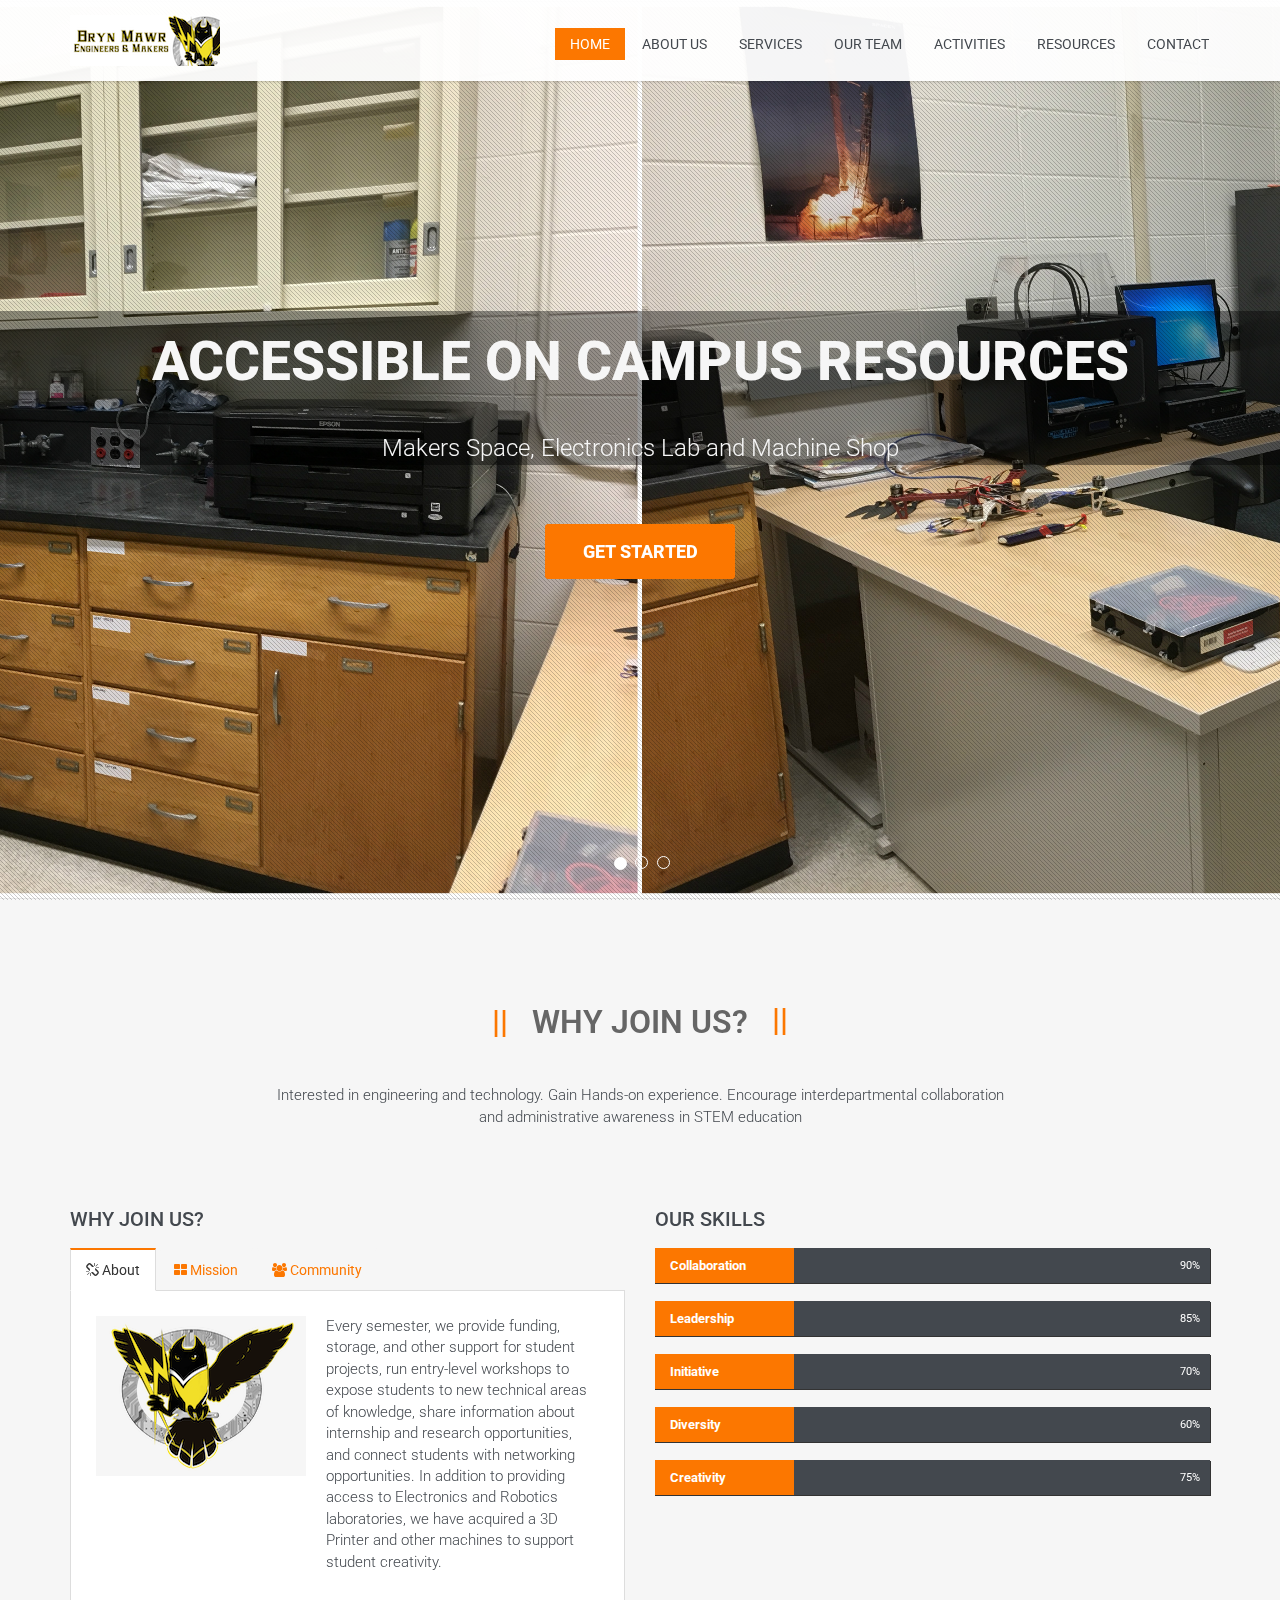
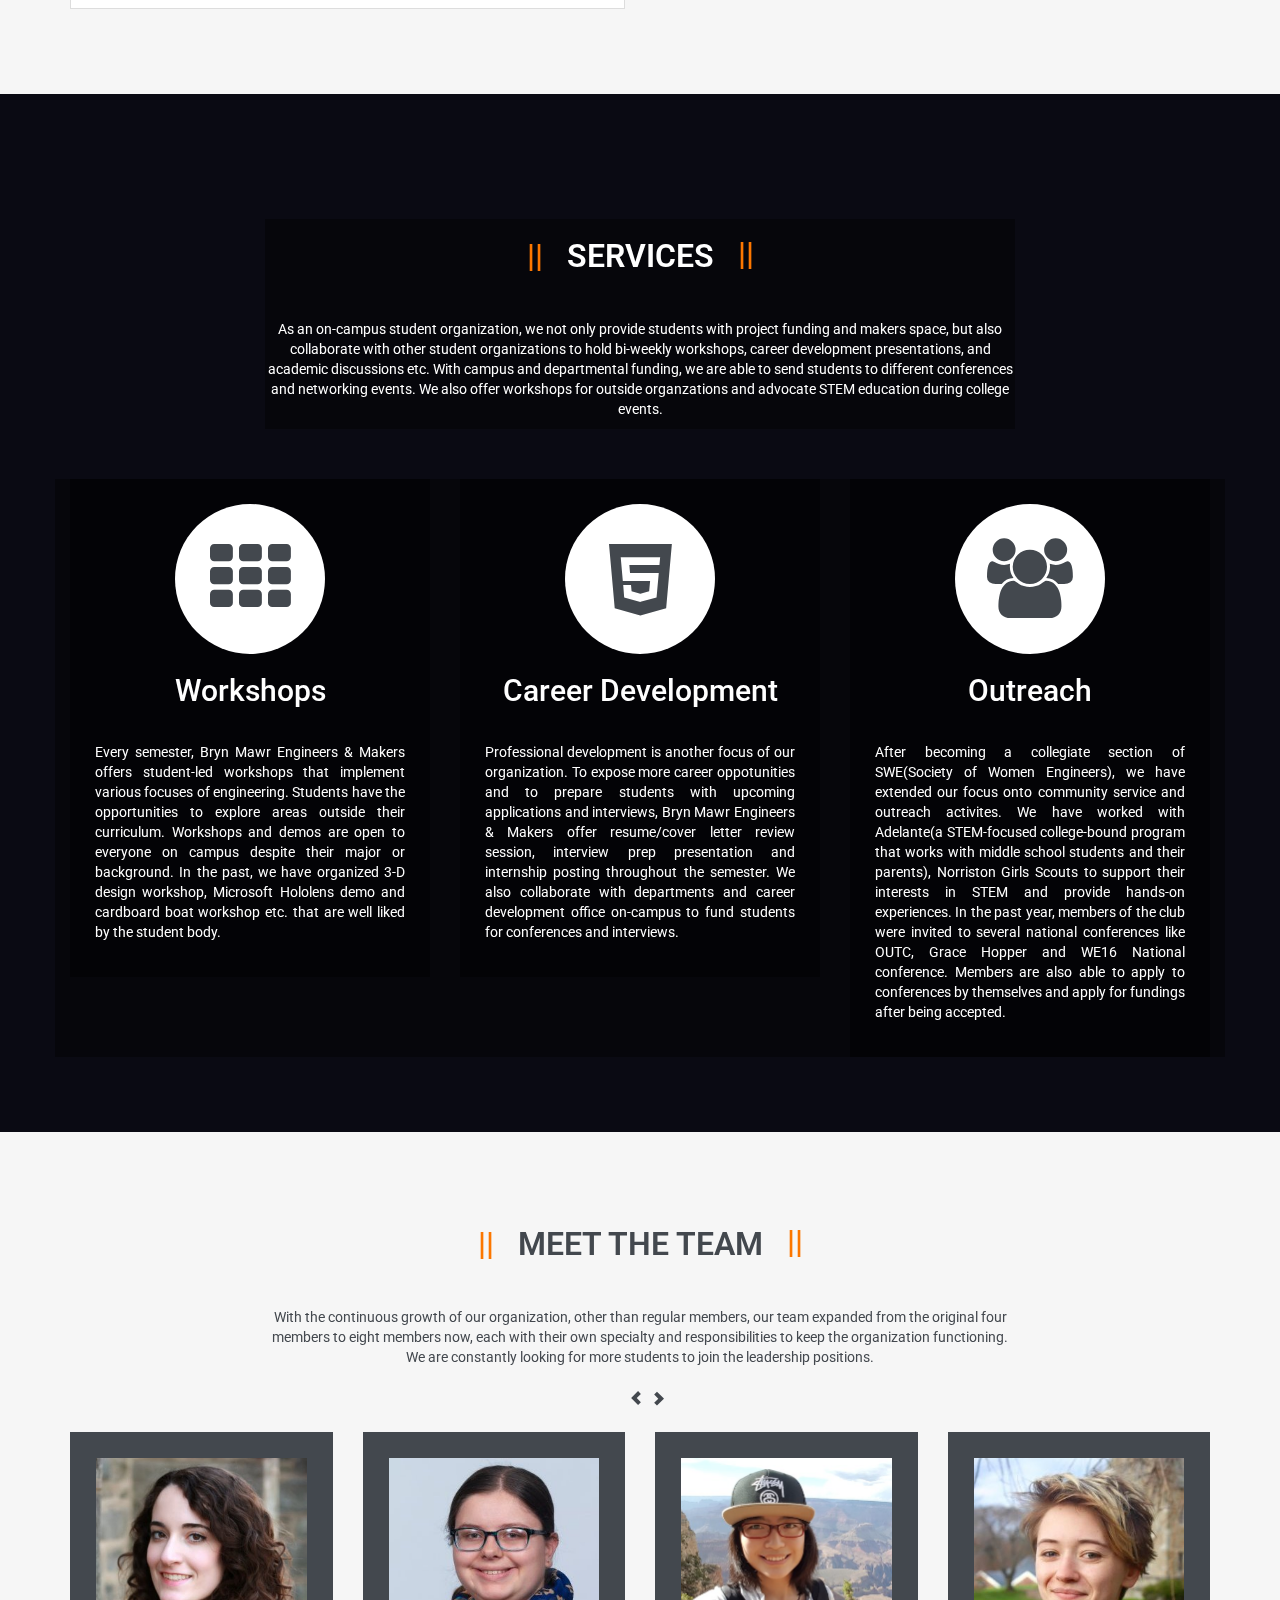
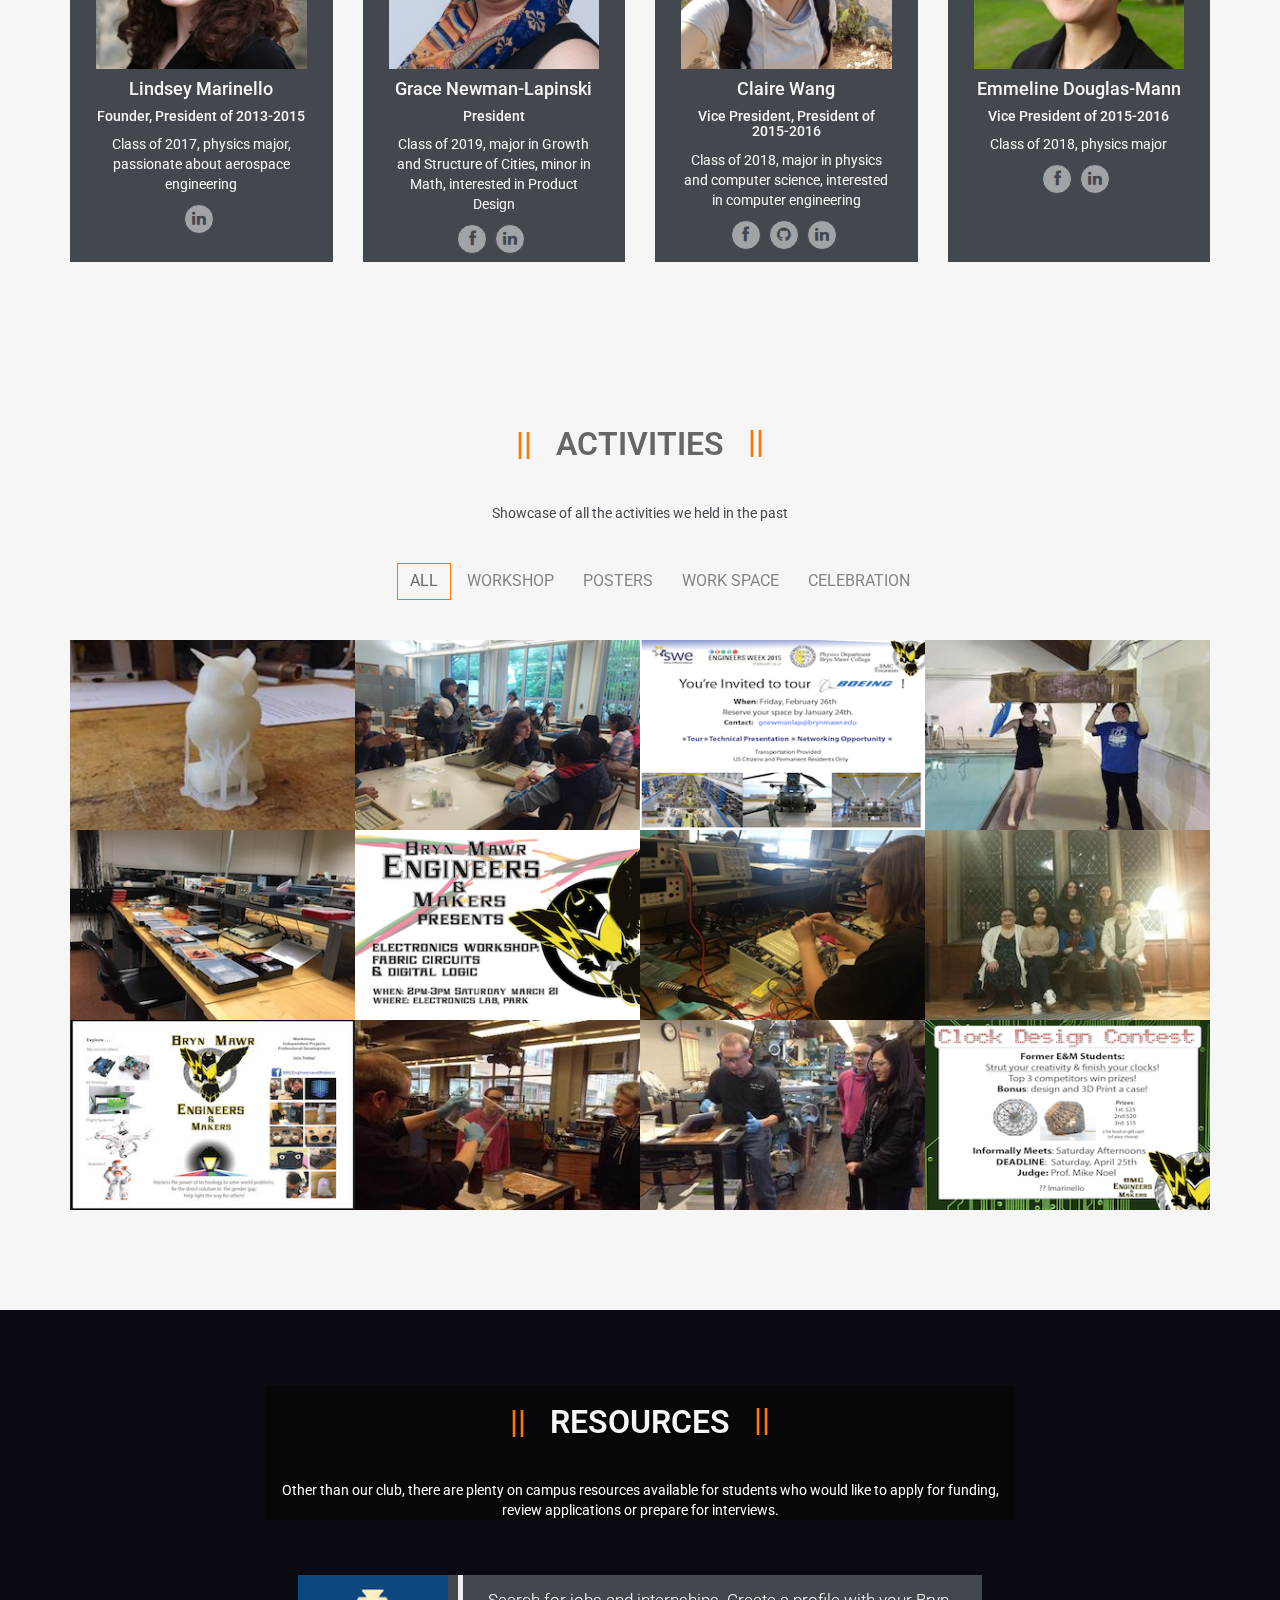
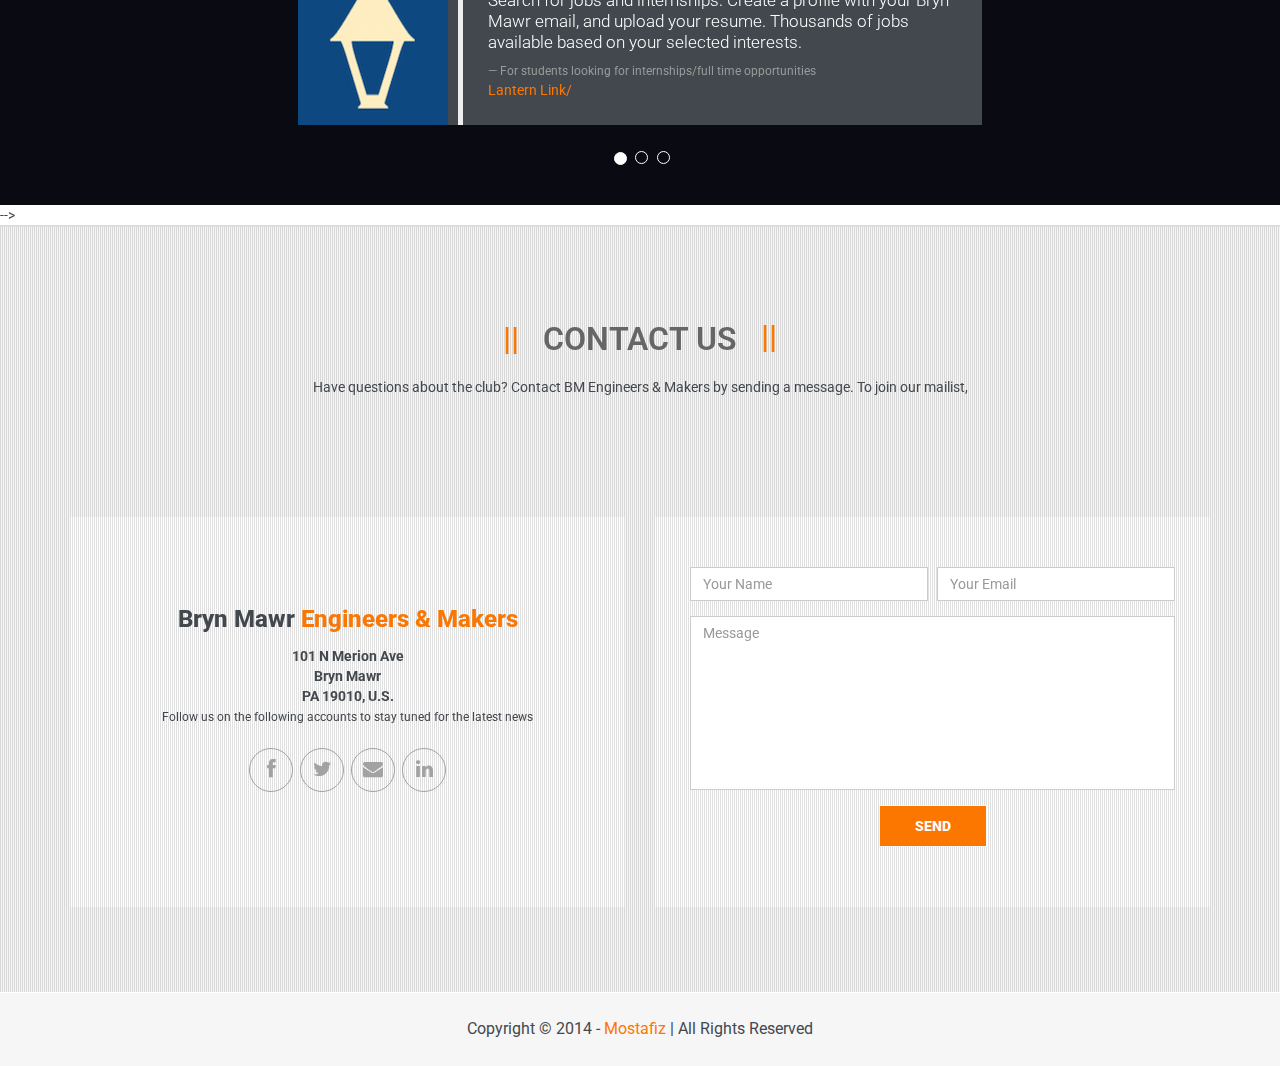
==== commit 16f7aa05: "fixed image" ====
--- a/index.html
+++ b/index.html
@@ -132,7 +132,7 @@
 					<div class="tab-content">
 						<div class="tab-pane fade in active" id="about">
 							<div class="media">
-								<img class="pull-left media-object" src="images/about-us/about2.png" alt="about us"> 
+								<img class="pull-left media-object" src="images/about-us/about1.png" alt="about us"> 
 								<div class="media-body">
 									<p>Every semester, we provide funding, storage, and other support for student projects, run entry-level workshops to expose students to new technical areas of knowledge, share information about internship and research opportunities, and connect students with networking opportunities. In addition to providing access to Electronics and Robotics laboratories, we have acquired a 3D Printer and other machines to support student creativity.</p>
 								</div>
